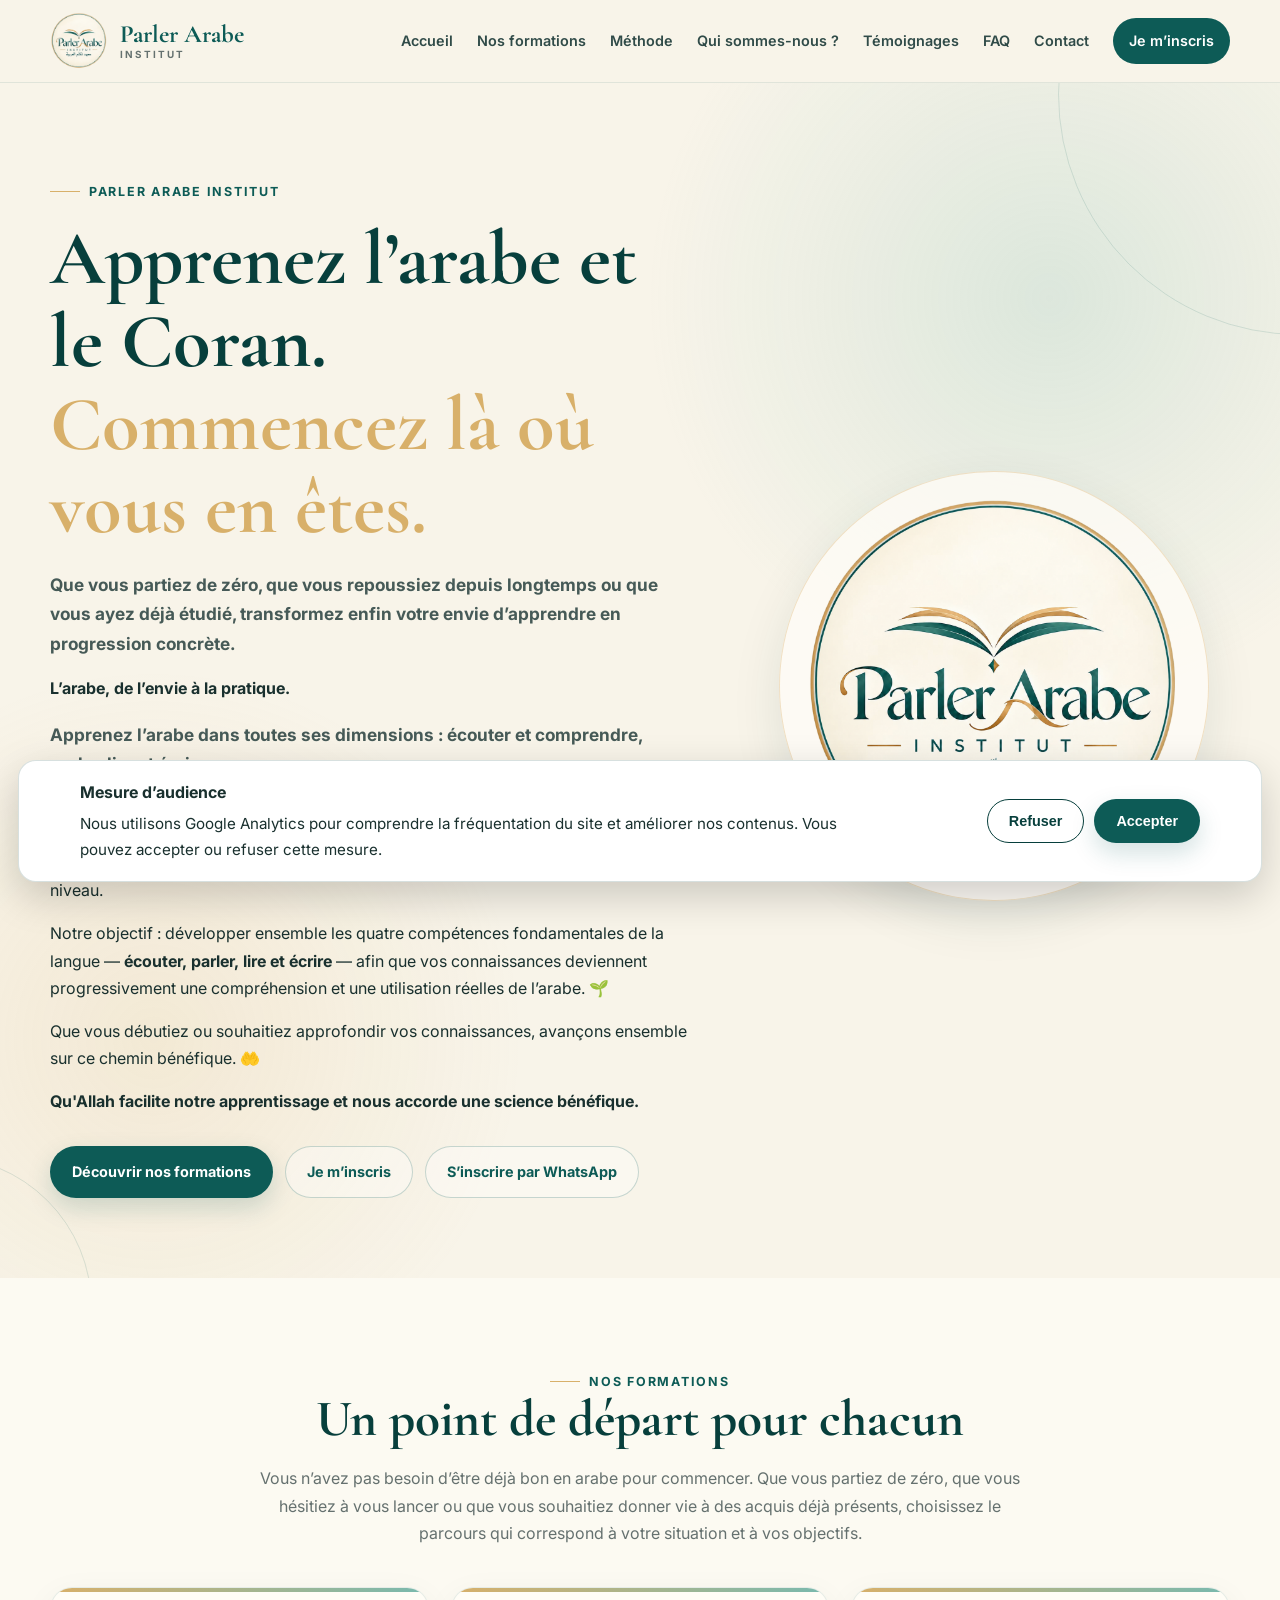
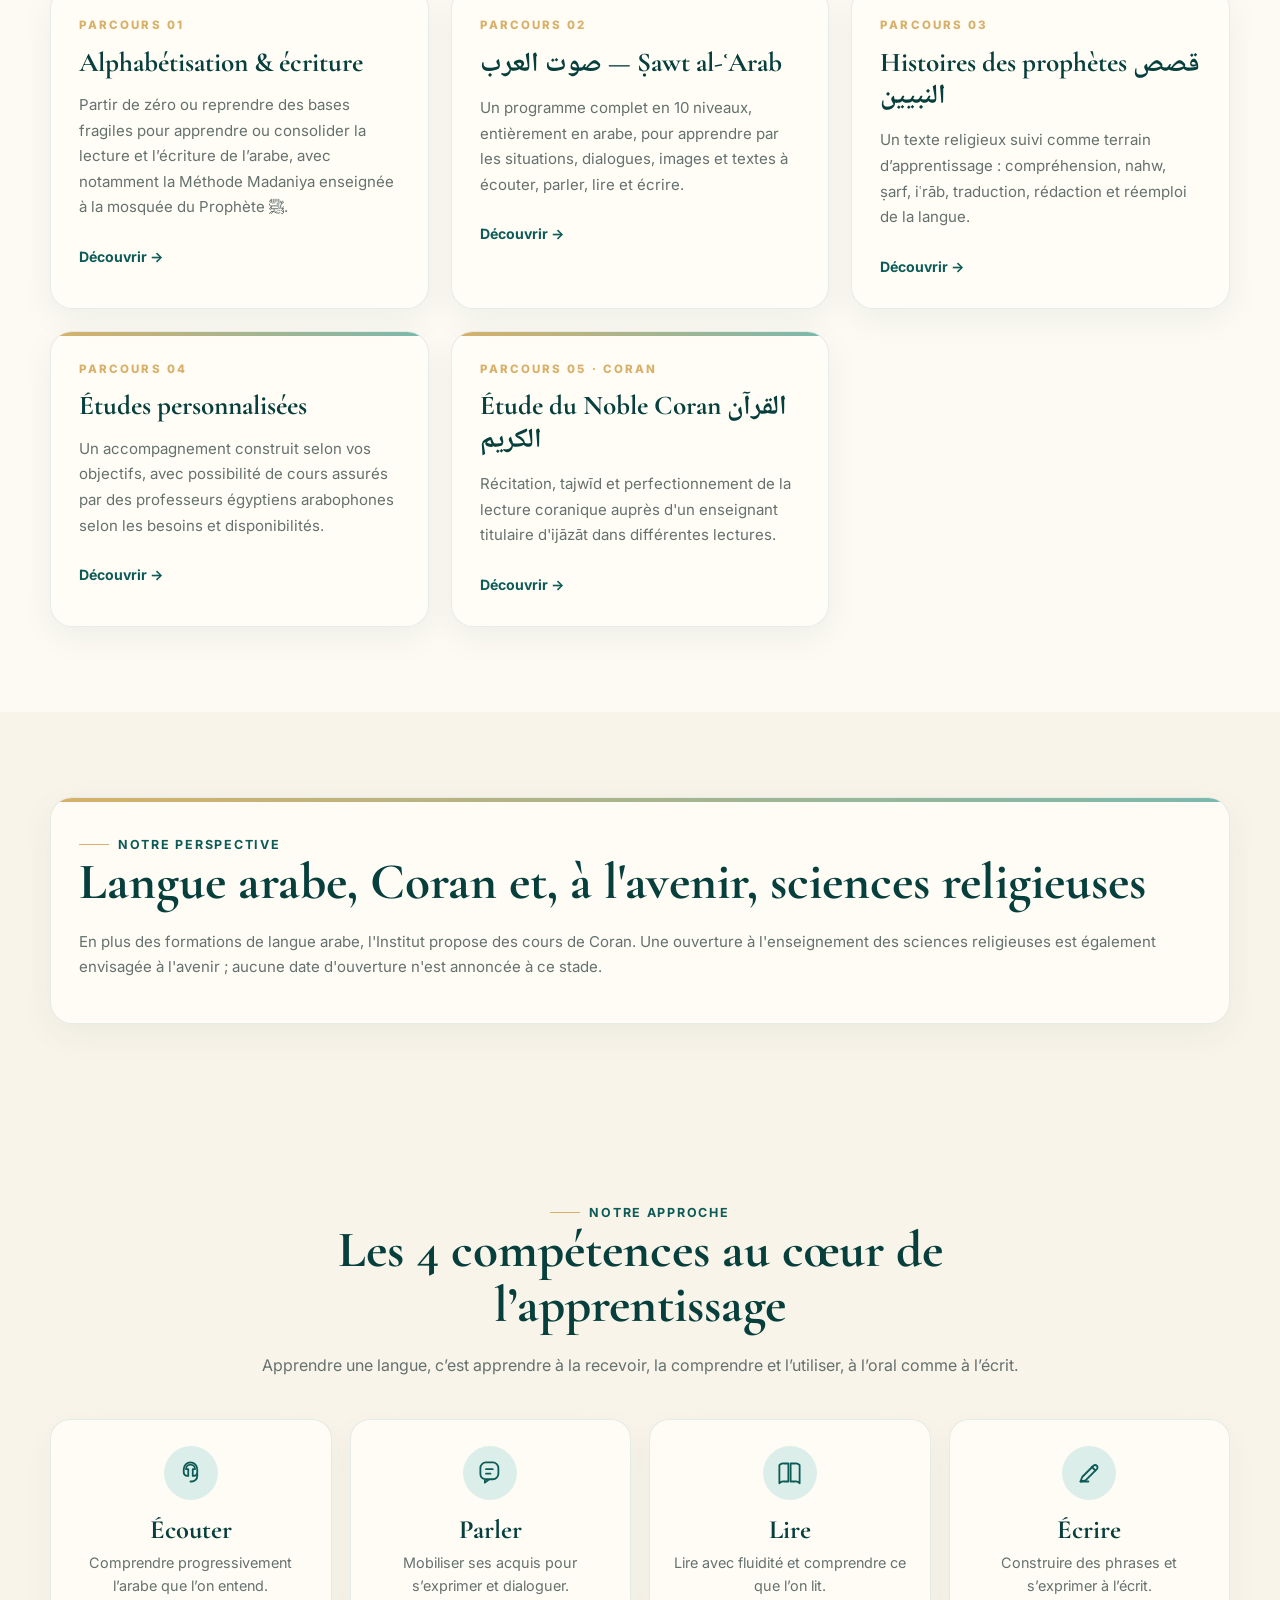
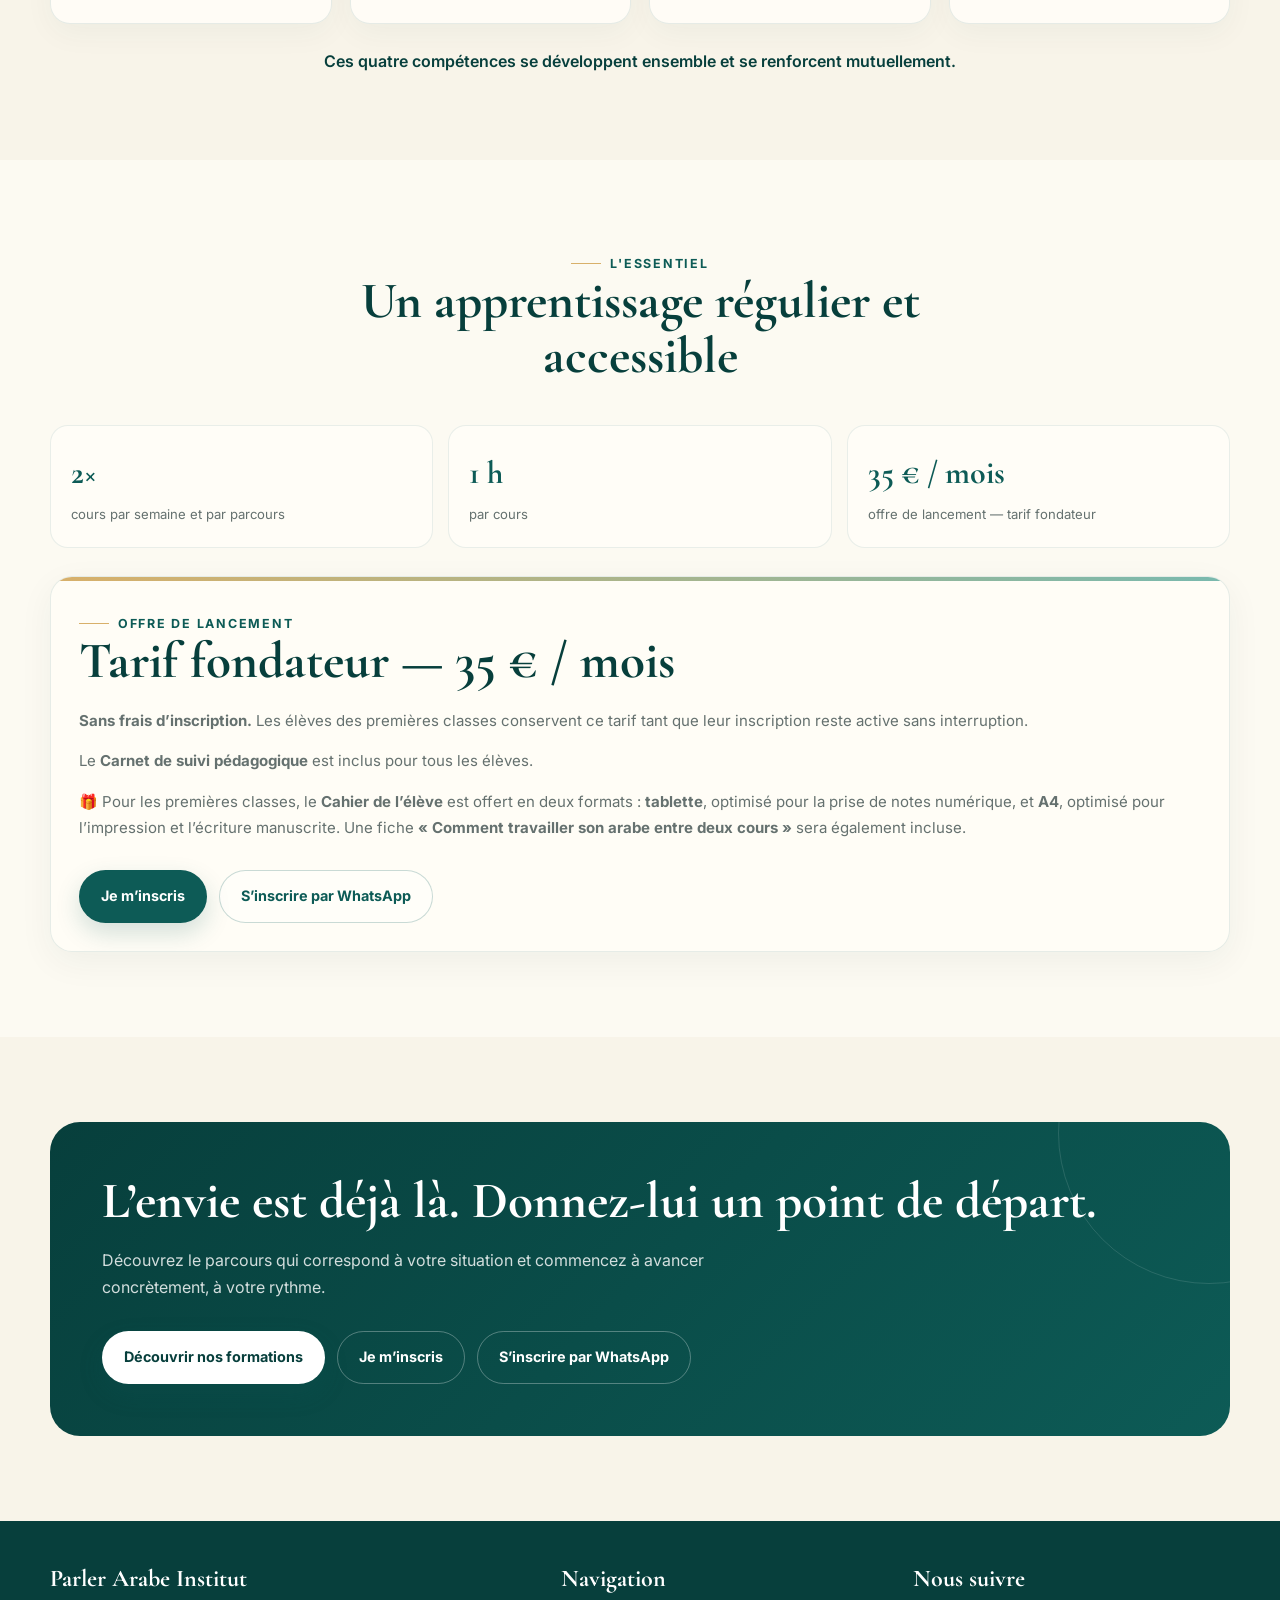
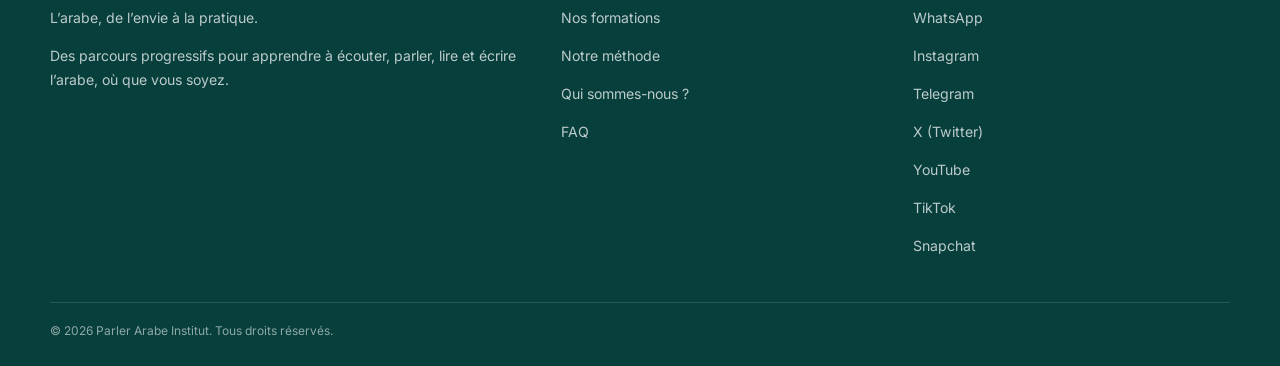
==== index.html @ fc5bcb31 "Diriger les inscriptions vers WhatsApp avec un message prérempli" ====
<!doctype html><html lang="fr"><head>
<!-- Google Analytics: loaded only after analytics consent -->
<script>
(function(){
  const key = 'pai_analytics_consent';
  function loadAnalytics(){
    if (window.__paiAnalyticsLoaded) return;
    window.__paiAnalyticsLoaded = true;
    window.dataLayer = window.dataLayer || [];
    window.gtag = function(){dataLayer.push(arguments);};
    gtag('consent','default',{
      analytics_storage:'granted',
      ad_storage:'denied',
      ad_user_data:'denied',
      ad_personalization:'denied'
    });
    const s=document.createElement('script');
    s.async=true;
    s.src='https://www.googletagmanager.com/gtag/js?id=G-V03TXP7BSP';
    document.head.appendChild(s);
    gtag('js',new Date());
    gtag('config','G-V03TXP7BSP');
  }
  window.paiSetAnalyticsConsent=function(value){
    localStorage.setItem(key,value);
    if(value==='granted') loadAnalytics();
    const banner=document.getElementById('cookie-consent');
    if(banner) banner.hidden=true;
  };
  if(localStorage.getItem(key)==='granted') loadAnalytics();
  window.addEventListener('DOMContentLoaded',function(){
    if(localStorage.getItem(key)) return;
    const banner=document.createElement('div');
    banner.id='cookie-consent';
    banner.setAttribute('role','dialog');
    banner.setAttribute('aria-label','Choix des cookies de mesure d’audience');
    banner.innerHTML='<div class="cookie-consent-inner"><div><strong>Mesure d’audience</strong><p>Nous utilisons Google Analytics pour comprendre la fréquentation du site et améliorer nos contenus. Vous pouvez accepter ou refuser cette mesure.</p></div><div class="cookie-actions"><button class="btn btn-secondary cookie-refuse" type="button">Refuser</button><button class="btn btn-primary cookie-accept" type="button">Accepter</button></div></div>';
    document.body.appendChild(banner);
    banner.querySelector('.cookie-refuse').addEventListener('click',()=>window.paiSetAnalyticsConsent('denied'));
    banner.querySelector('.cookie-accept').addEventListener('click',()=>window.paiSetAnalyticsConsent('granted'));
  });
})();
</script><meta charset="UTF-8"><meta name="viewport" content="width=device-width, initial-scale=1.0"><meta name="description" content="Cours d’arabe et de Coran en ligne pour francophones. Développez les quatre compétences : écouter et comprendre, parler, lire et écrire, grâce à des parcours progressifs et pratiques."><meta name="robots" content="index, follow"><link rel="canonical" href="https://parlerarabe.fr/"><link rel="stylesheet" href="style.css"><title>Cours d’arabe en ligne pour francophones | Parler Arabe Institut</title></head><body>
<header class="navbar"><div class="container nav-inner"><a class="brand" href="index.html"><img src="assets/logo-corrige.png?v=2" alt="Parler Arabe Institut"><div>Parler Arabe<small>INSTITUT</small></div></a><button class="menu-btn" aria-label="Ouvrir le menu">☰</button><nav class="nav-links"><a href="index.html">Accueil</a><a href="formations.html">Nos formations</a><a href="methode.html">Méthode</a><a href="qui-sommes-nous.html">Qui sommes-nous ?</a><a href="temoignages.html">Témoignages</a><a href="faq.html">FAQ</a><a href="contact.html">Contact</a><a class="nav-cta" href="https://wa.me/33758856817?text=As-sal%C3%A2m%20%E2%80%98alaykum%20wa%20rahmatull%C3%A2hi%20wa%20barak%C3%A2tuh%2C%20je%20suis%20int%C3%A9ress%C3%A9(e)%20par%20le%20parcours%20%3A%20%5Bindiquer%20le%20parcours%20souhait%C3%A9%5D.%20Je%20souhaiterais%20conna%C3%AEtre%20les%20modalit%C3%A9s%20d'inscription%2C%20les%20tarifs%20et%20les%20disponibilit%C3%A9s." target="_blank" rel="noopener">Je m’inscris</a></nav></div></header>
<main><section class="hero"><div class="container hero-grid"><div class="fade-up"><div class="eyebrow">Parler Arabe Institut</div><h1>Apprenez l’arabe et le Coran.<br><em>Commencez là où vous en êtes.</em></h1><p class="lead"><strong>Que vous partiez de zéro, que vous repoussiez depuis longtemps ou que vous ayez déjà étudié, transformez enfin votre envie d’apprendre en progression concrète.</strong></p><p><strong>L’arabe, de l’envie à la pratique.</strong></p><p class="lead"><strong>Apprenez l’arabe dans toutes ses dimensions : écouter et comprendre, parler, lire et écrire.</strong></p><p>Que votre objectif soit de comprendre ce que vous entendez et lisez, de vous exprimer avec plus d’aisance ou de développer l’ensemble de votre arabe, nous vous accompagnons dans un apprentissage progressif et accessible, quel que soit votre niveau.</p><p>Notre objectif : développer ensemble les quatre compétences fondamentales de la langue — <strong>écouter, parler, lire et écrire</strong> — afin que vos connaissances deviennent progressivement une compréhension et une utilisation réelles de l’arabe. 🌱</p><p>Que vous débutiez ou souhaitiez approfondir vos connaissances, avançons ensemble sur ce chemin bénéfique. 🤲</p><p><strong>Qu'Allah facilite notre apprentissage et nous accorde une science bénéfique.</strong></p><div class="hero-actions"><a class="btn btn-primary" href="formations.html">Découvrir nos formations</a><a class="btn btn-secondary" href="https://wa.me/33758856817?text=As-sal%C3%A2m%20%E2%80%98alaykum%20wa%20rahmatull%C3%A2hi%20wa%20barak%C3%A2tuh%2C%20je%20suis%20int%C3%A9ress%C3%A9(e)%20par%20le%20parcours%20%3A%20%5Bindiquer%20le%20parcours%20souhait%C3%A9%5D.%20Je%20souhaiterais%20conna%C3%AEtre%20les%20modalit%C3%A9s%20d'inscription%2C%20les%20tarifs%20et%20les%20disponibilit%C3%A9s." target="_blank" rel="noopener">Je m’inscris</a><a class="btn btn-secondary" href="https://wa.me/33758856817" target="_blank" rel="noopener">S’inscrire par WhatsApp</a></div></div><div class="hero-logo fade-up"><div class="logo-frame"><img src="assets/logo-corrige.png?v=2" alt="Logo Parler Arabe Institut"></div></div></div></section>
<section class="section alt"><div class="container"><div class="section-heading center"><div class="eyebrow">Nos formations</div><h2>Un point de départ pour chacun</h2><p>Vous n’avez pas besoin d’être déjà bon en arabe pour commencer. Que vous partiez de zéro, que vous hésitiez à vous lancer ou que vous souhaitiez donner vie à des acquis déjà présents, choisissez le parcours qui correspond à votre situation et à vos objectifs.</p></div><div class="cards"><article class="card"><div class="number">Parcours 01</div><h3>Alphabétisation & écriture</h3><p>Partir de zéro ou reprendre des bases fragiles pour apprendre ou consolider la lecture et l’écriture de l’arabe, avec notamment la Méthode Madaniya enseignée à la mosquée du Prophète ﷺ.</p><a class="link" href="formations.html#alphabetisation">Découvrir →</a></article><article class="card"><div class="number">Parcours 02</div><h3><span class="arabic">صوت العرب</span> — Ṣawt al-ʿArab</h3><p>Un programme complet en 10 niveaux, entièrement en arabe, pour apprendre par les situations, dialogues, images et textes à écouter, parler, lire et écrire.</p><a class="link" href="formations.html#sawt">Découvrir →</a></article><article class="card"><div class="number">Parcours 03</div><h3>Histoires des prophètes <span class="arabic">قصص النبيين</span></h3><p>Un texte religieux suivi comme terrain d’apprentissage : compréhension, nahw, ṣarf, iʿrāb, traduction, rédaction et réemploi de la langue.</p><a class="link" href="formations.html#approfondissement">Découvrir →</a></article><article class="card"><div class="number">Parcours 04</div><h3>Études personnalisées</h3><p>Un accompagnement construit selon vos objectifs, avec possibilité de cours assurés par des professeurs égyptiens arabophones selon les besoins et disponibilités.</p><a class="link" href="formations.html#personnalise">Découvrir →</a></article><article class="card"><div class="number">Parcours 05 · Coran</div><h3>Étude du Noble Coran <span class="arabic">القرآن الكريم</span></h3><p>Récitation, tajwīd et perfectionnement de la lecture coranique auprès d'un enseignant titulaire d'ijāzāt dans différentes lectures.</p><a class="link" href="formations.html#coran">Découvrir →</a></article></div></div></section>
<section class="section"><div class="container"><div class="card"><div class="eyebrow">Notre perspective</div><h2>Langue arabe, Coran et, à l'avenir, sciences religieuses</h2><p>En plus des formations de langue arabe, l'Institut propose des cours de Coran. Une ouverture à l'enseignement des sciences religieuses est également envisagée à l'avenir ; aucune date d'ouverture n'est annoncée à ce stade.</p></div></div></section><section class="section"><div class="container"><div class="section-heading center"><div class="eyebrow">Notre approche</div><h2>Les 4 compétences au cœur de l’apprentissage</h2><p>Apprendre une langue, c’est apprendre à la recevoir, la comprendre et l’utiliser, à l’oral comme à l’écrit.</p></div><div class="skill-grid"><article class="skill"><span class="skill-icon"><svg viewBox="0 0 24 24" aria-hidden="true"><path d="M12 3a6 6 0 0 0-6 6v3a3 3 0 0 0 3 3h1v-6H8a4 4 0 0 1 8 0h-2v6h1a3 3 0 0 0 3-3V9a6 6 0 0 0-6-6Z"/><path d="M18 13v2a5 5 0 0 1-5 5h-1"/></svg></span><h3>Écouter</h3><p>Comprendre progressivement l’arabe que l’on entend.</p></article><article class="skill"><span class="skill-icon"><svg viewBox="0 0 24 24" aria-hidden="true"><path d="M7 18h7a5 5 0 0 0 5-5V8a5 5 0 0 0-5-5H8a5 5 0 0 0-5 5v5a5 5 0 0 0 4 4.9V21l4-3"/><path d="M8 9h6M8 13h4"/></svg></span><h3>Parler</h3><p>Mobiliser ses acquis pour s’exprimer et dialoguer.</p></article><article class="skill"><span class="skill-icon"><svg viewBox="0 0 24 24" aria-hidden="true"><path d="M3 5.5A4.5 4.5 0 0 1 7.5 4H11v16H7.5A4.5 4.5 0 0 0 3 21.5Z"/><path d="M21 5.5A4.5 4.5 0 0 0 16.5 4H13v16h3.5a4.5 4.5 0 0 1 4.5 1.5Z"/></svg></span><h3>Lire</h3><p>Lire avec fluidité et comprendre ce que l’on lit.</p></article><article class="skill"><span class="skill-icon"><svg viewBox="0 0 24 24" aria-hidden="true"><path d="m4 20 4.5-1 10-10a2.1 2.1 0 0 0-3-3l-10 10Z"/><path d="m14 7 3 3M4 20h7"/></svg></span><h3>Écrire</h3><p>Construire des phrases et s’exprimer à l’écrit.</p></article></div><p class="skills-note">Ces quatre compétences se développent ensemble et se renforcent mutuellement.</p></div></section>
<section class="section alt"><div class="container"><div class="section-heading center"><div class="eyebrow">L'essentiel</div><h2>Un apprentissage régulier et accessible</h2></div><div class="stats"><div class="stat"><strong>2×</strong><span>cours par semaine et par parcours</span></div><div class="stat"><strong>1 h</strong><span>par cours</span></div><div class="stat"><strong>35 € / mois</strong><span>offre de lancement — tarif fondateur</span></div></div><div class="card" style="margin-top:28px"><div class="eyebrow">Offre de lancement</div><h2>Tarif fondateur — 35 € / mois</h2><p><strong>Sans frais d’inscription.</strong> Les élèves des premières classes conservent ce tarif tant que leur inscription reste active sans interruption.</p><p>Le <strong>Carnet de suivi pédagogique</strong> est inclus pour tous les élèves.</p><p>🎁 Pour les premières classes, le <strong>Cahier de l’élève</strong> est offert en deux formats : <strong>tablette</strong>, optimisé pour la prise de notes numérique, et <strong>A4</strong>, optimisé pour l’impression et l’écriture manuscrite. Une fiche <strong>« Comment travailler son arabe entre deux cours »</strong> sera également incluse.</p><div class="hero-actions"><a class="btn btn-primary" href="https://wa.me/33758856817?text=As-sal%C3%A2m%20%E2%80%98alaykum%20wa%20rahmatull%C3%A2hi%20wa%20barak%C3%A2tuh%2C%20je%20suis%20int%C3%A9ress%C3%A9(e)%20par%20le%20parcours%20%3A%20%5Bindiquer%20le%20parcours%20souhait%C3%A9%5D.%20Je%20souhaiterais%20conna%C3%AEtre%20les%20modalit%C3%A9s%20d'inscription%2C%20les%20tarifs%20et%20les%20disponibilit%C3%A9s." target="_blank" rel="noopener">Je m’inscris</a><a class="btn btn-secondary" href="https://wa.me/33758856817" target="_blank" rel="noopener">S’inscrire par WhatsApp</a></div></div></div></section>
<section class="section"><div class="container"><div class="cta"><h2>L’envie est déjà là. Donnez-lui un point de départ.</h2><p>Découvrez le parcours qui correspond à votre situation et commencez à avancer concrètement, à votre rythme.</p><div class="hero-actions"><a class="btn btn-primary" style="background:#fff;color:#073f3c" href="formations.html">Découvrir nos formations</a><a class="btn btn-secondary" href="https://wa.me/33758856817?text=As-sal%C3%A2m%20%E2%80%98alaykum%20wa%20rahmatull%C3%A2hi%20wa%20barak%C3%A2tuh%2C%20je%20suis%20int%C3%A9ress%C3%A9(e)%20par%20le%20parcours%20%3A%20%5Bindiquer%20le%20parcours%20souhait%C3%A9%5D.%20Je%20souhaiterais%20conna%C3%AEtre%20les%20modalit%C3%A9s%20d'inscription%2C%20les%20tarifs%20et%20les%20disponibilit%C3%A9s." target="_blank" rel="noopener">Je m’inscris</a><a class="btn btn-secondary" href="https://wa.me/33758856817" target="_blank" rel="noopener">S’inscrire par WhatsApp</a></div></div></div></section></main>
<footer class="footer"><div class="container"><div class="footer-grid"><div><h3>Parler Arabe Institut</h3><p>L’arabe, de l’envie à la pratique.</p><p>Des parcours progressifs pour apprendre à écouter, parler, lire et écrire l’arabe, où que vous soyez.</p></div><div><h3>Navigation</h3><p><a href="formations.html">Nos formations</a></p><p><a href="methode.html">Notre méthode</a></p><p><a href="qui-sommes-nous.html">Qui sommes-nous ?</a></p><p><a href="faq.html">FAQ</a></p></div><div><h3>Nous suivre</h3><p><a href="https://wa.me/33758856817" target="_blank" rel="noopener">WhatsApp</a></p><p><a href="https://www.instagram.com/parlerarabe" target="_blank" rel="noopener">Instagram</a></p><p><a href="https://t.me/parlerarabe" target="_blank" rel="noopener">Telegram</a></p><p><a href="https://x.com/ParlerArabe" target="_blank" rel="noopener">X (Twitter)</a></p><p><a href="https://www.youtube.com/@ParlerArabeInstitut" target="_blank" rel="noopener">YouTube</a></p><p><a href="https://www.tiktok.com/@parlerarabe.inst" target="_blank" rel="noopener">TikTok</a></p><p><a href="https://snapchat.com/t/4EVWT48Z" target="_blank" rel="noopener">Snapchat</a></p></div></div><div class="footer-bottom">© <span data-year></span> Parler Arabe Institut. Tous droits réservés.</div></div></footer><script src="script.js"></script></body></html>
---- style.css ----
@import url('https://fonts.googleapis.com/css2?family=Cormorant+Garamond:wght@500;600;700&family=Inter:wght@400;500;600;700&family=Noto+Naskh+Arabic:wght@400;500;600;700&display=swap');

:root{
  --cream:#f8f4e9;
  --paper:#fffdf7;
  --sand:#d8b06a;
  --sand-light:#ead8ad;
  --green:#0d5b56;
  --green-dark:#073f3c;
  --aqua:#79b9ae;
  --aqua-light:#dceee9;
  --ink:#19302e;
  --muted:#65716f;
  --white:#ffffff;
  --shadow:0 18px 50px rgba(7,63,60,.10);
  --radius:22px;
  --max:1180px;
}

*{box-sizing:border-box}
html{scroll-behavior:smooth}
body{
  margin:0;
  background:var(--cream);
  color:var(--ink);
  font-family:Inter,system-ui,-apple-system,BlinkMacSystemFont,"Segoe UI",sans-serif;
  line-height:1.7;
}
a{color:inherit;text-decoration:none}
img{max-width:100%;display:block}
.container{width:min(var(--max),calc(100% - 40px));margin:auto}

.navbar{
  position:sticky;top:0;z-index:50;
  background:rgba(248,244,233,.93);
  backdrop-filter:blur(14px);
  border-bottom:1px solid rgba(13,91,86,.10);
}
.nav-inner{min-height:82px;display:flex;align-items:center;justify-content:space-between;gap:20px}
.brand{display:flex;align-items:center;gap:12px;font-weight:700;color:var(--green)}
.brand img{width:58px;height:58px;object-fit:cover;border-radius:50%}
.brand div{font-family:"Cormorant Garamond",serif;font-size:1.55rem;line-height:1}
.brand small{display:block;font-family:Inter,sans-serif;font-size:.62rem;letter-spacing:.22em;color:var(--muted);margin-top:4px}
.nav-links{display:flex;align-items:center;gap:24px;font-size:.9rem;font-weight:600}
.nav-links a{position:relative;padding:7px 0;color:#304b48}
.nav-links a:hover,.nav-links a.active{color:var(--green)}
.nav-links a.active:after{
  content:"";position:absolute;left:0;right:0;bottom:0;height:2px;background:var(--sand);border-radius:5px
}
.nav-cta{background:var(--green)!important;color:white!important;padding:11px 16px!important;border-radius:999px}
.nav-cta:after{display:none}

.menu-btn{display:none;border:0;background:transparent;color:var(--green);font-size:1.5rem;cursor:pointer}

.hero{
  position:relative;overflow:hidden;
  padding:90px 0 80px;
  background:
    radial-gradient(circle at 82% 18%, rgba(121,185,174,.22), transparent 28%),
    radial-gradient(circle at 12% 80%, rgba(216,176,106,.16), transparent 25%),
    var(--cream);
}
.hero:before,.hero:after{
  content:"";position:absolute;border:1px solid rgba(13,91,86,.13);border-radius:50%;pointer-events:none
}
.hero:before{width:480px;height:480px;right:-260px;top:-230px}
.hero:after{width:300px;height:300px;left:-210px;bottom:-180px}
.hero-grid{display:grid;grid-template-columns:1.15fr .85fr;gap:70px;align-items:center}
.eyebrow{
  display:inline-flex;align-items:center;gap:9px;
  color:var(--green);font-size:.78rem;font-weight:700;letter-spacing:.14em;text-transform:uppercase
}
.eyebrow:before{content:"";width:30px;height:1px;background:var(--sand)}
h1,h2,h3{font-family:"Cormorant Garamond",serif;color:var(--green-dark);line-height:1.08;margin:0}
h1{font-size:clamp(3.2rem,6vw,5.7rem);margin:16px 0 20px}
h2{font-size:clamp(2.3rem,4vw,3.5rem);margin-bottom:18px}
h3{font-size:1.7rem}
.hero h1 em{font-style:normal;color:var(--sand)}
.lead{font-size:1.08rem;color:#465a57;max-width:700px}
.hero-actions{display:flex;flex-wrap:wrap;gap:12px;margin-top:30px}
.btn{
  display:inline-flex;align-items:center;justify-content:center;gap:9px;
  border-radius:999px;padding:13px 21px;font-weight:700;font-size:.9rem;
  border:1px solid transparent;transition:.22s ease
}
.btn-primary{background:var(--green);color:white;box-shadow:0 10px 24px rgba(13,91,86,.18)}
.btn-primary:hover{background:var(--green-dark);transform:translateY(-2px)}
.btn-secondary{border-color:rgba(13,91,86,.22);color:var(--green);background:rgba(255,255,255,.35)}
.btn-secondary:hover{background:white;transform:translateY(-2px)}

.hero-logo{
  display:flex;justify-content:center;align-items:center;
}
.hero-logo .logo-frame{
  width:min(430px,85vw);aspect-ratio:1;border-radius:50%;
  padding:18px;background:rgba(255,253,247,.75);
  box-shadow:var(--shadow);
  border:1px solid rgba(216,176,106,.35);
}
.hero-logo img{width:100%;height:100%;object-fit:cover;border-radius:50%}

.section{padding:85px 0}
.section.alt{background:rgba(255,253,247,.64)}
.section-heading{max-width:760px;margin-bottom:40px}
.section-heading p{color:var(--muted);margin:0}
.center{text-align:center;margin-left:auto;margin-right:auto}

.cards{display:grid;grid-template-columns:repeat(3,1fr);gap:22px}
.card{
  background:rgba(255,253,247,.85);border:1px solid rgba(13,91,86,.10);
  border-radius:var(--radius);padding:28px;box-shadow:0 10px 35px rgba(7,63,60,.055);
  transition:.25s ease;position:relative;overflow:hidden
}
.card:hover{transform:translateY(-4px);box-shadow:var(--shadow)}
.card:before{content:"";position:absolute;top:0;left:0;right:0;height:4px;background:linear-gradient(90deg,var(--sand),var(--aqua))}
.card .number{font-size:.72rem;letter-spacing:.18em;color:var(--sand);font-weight:800;text-transform:uppercase}
.card h3{margin:12px 0 12px}
.card p{color:var(--muted);font-size:.94rem}
.card ul{padding-left:19px;color:#4e5e5c}
.card .link{display:inline-block;margin-top:10px;color:var(--green);font-weight:700;font-size:.88rem}

.split{display:grid;grid-template-columns:1fr 1fr;gap:55px;align-items:center}
.quote{
  border-left:3px solid var(--sand);padding:18px 0 18px 22px;
  font-family:"Cormorant Garamond",serif;font-size:1.55rem;color:var(--green-dark)
}
.pill-row{display:flex;flex-wrap:wrap;gap:9px;margin-top:22px}
.pill{background:var(--aqua-light);color:var(--green-dark);padding:7px 12px;border-radius:999px;font-size:.82rem;font-weight:600}

.stats{display:grid;grid-template-columns:repeat(3,1fr);gap:15px;margin-top:30px}
.stat{padding:20px;background:var(--paper);border-radius:18px;border:1px solid rgba(13,91,86,.09)}
.stat strong{display:block;font-family:"Cormorant Garamond",serif;color:var(--green);font-size:2rem}
.stat span{font-size:.82rem;color:var(--muted)}

.cta{
  background:linear-gradient(135deg,var(--green-dark),var(--green));
  color:white;border-radius:30px;padding:52px;position:relative;overflow:hidden
}
.cta:after{content:"";position:absolute;width:300px;height:300px;border:1px solid rgba(255,255,255,.12);border-radius:50%;right:-130px;top:-140px}
.cta h2{color:white}
.cta p{color:rgba(255,255,255,.82);max-width:680px}
.cta .btn-secondary{color:white;border-color:rgba(255,255,255,.3);background:transparent}

.page-hero{padding:72px 0 62px;background:linear-gradient(145deg,var(--aqua-light),var(--cream))}
.page-hero p{max-width:760px;color:var(--muted);font-size:1.05rem}

.breadcrumb{font-size:.78rem;color:var(--muted);margin-bottom:18px}
.breadcrumb a{color:var(--green);font-weight:600}

.detail-list{display:grid;gap:14px;margin:25px 0 0;padding:0;list-style:none}
.detail-list li{display:flex;gap:11px;align-items:flex-start}
.detail-list li:before{content:"✓";color:var(--sand);font-weight:900}
.note{background:var(--aqua-light);border-radius:18px;padding:18px 20px;color:var(--green-dark);font-size:.92rem;margin-top:25px}
.arabic{font-family:"Noto Naskh Arabic",serif;direction:rtl}
.arabic-title{font-family:"Noto Naskh Arabic",serif;direction:rtl;font-size:2rem;color:var(--green-dark)}

.faq{display:grid;gap:12px;max-width:900px}
details{background:var(--paper);border:1px solid rgba(13,91,86,.10);border-radius:17px;padding:0 20px}
summary{cursor:pointer;list-style:none;padding:20px 0;font-weight:700;color:var(--green-dark)}
summary::-webkit-details-marker{display:none}
summary:after{content:"+";float:right;color:var(--sand);font-size:1.3rem}
details[open] summary:after{content:"−"}
details p{color:var(--muted);padding:0 0 20px;margin:0}

.contact-grid{display:grid;grid-template-columns:.9fr 1.1fr;gap:25px}
.contact-card{background:var(--paper);border:1px solid rgba(13,91,86,.10);border-radius:22px;padding:28px}
.socials{display:grid;gap:11px;margin-top:18px}
.social{
  display:flex;align-items:center;justify-content:space-between;padding:13px 15px;
  border:1px solid rgba(13,91,86,.10);border-radius:13px;color:var(--green);font-weight:650
}
.social span{color:var(--muted);font-size:.82rem;font-weight:500}

.footer{padding:45px 0 25px;background:#073f3c;color:white}
.footer-grid{display:grid;grid-template-columns:1.2fr .8fr .8fr;gap:35px}
.footer h3{color:white;font-size:1.5rem}
.footer p,.footer a{color:rgba(255,255,255,.73);font-size:.88rem}
.footer a:hover{color:white}
.footer-bottom{border-top:1px solid rgba(255,255,255,.13);margin-top:30px;padding-top:18px;font-size:.75rem;color:rgba(255,255,255,.55)}

.fade-up{animation:fadeUp .65s ease both}
@keyframes fadeUp{from{opacity:0;transform:translateY(12px)}to{opacity:1;transform:translateY(0)}}

@media(max-width:900px){
  .nav-links{
    display:none;position:absolute;left:20px;right:20px;top:74px;
    flex-direction:column;align-items:stretch;padding:18px;background:var(--paper);
    border:1px solid rgba(13,91,86,.12);border-radius:18px;box-shadow:var(--shadow)
  }
  .nav-links.open{display:flex}
  .nav-links a{padding:11px}
  .menu-btn{display:block}
  .hero-grid,.split,.contact-grid{grid-template-columns:1fr}
  .hero{padding-top:60px}
  .hero-logo{order:-1}
  .hero-logo .logo-frame{width:280px}
  .cards{grid-template-columns:1fr}
  .footer-grid{grid-template-columns:1fr}
}
@media(max-width:600px){
  .container{width:min(var(--max),calc(100% - 28px))}
  .nav-inner{min-height:72px}
  .brand img{width:48px;height:48px}
  .brand span{font-size:1.3rem}
  .brand small{font-size:.52rem}
  .section{padding:65px 0}
  .hero{padding:48px 0 60px}
  h1{font-size:3.25rem}
  .cta{padding:32px 24px}
  .stats{grid-template-columns:1fr}
}


/* Consentement mesure d'audience */
#cookie-consent{position:fixed;left:18px;right:18px;bottom:18px;z-index:9999;background:#fff;border:1px solid rgba(7,63,60,.16);border-radius:18px;box-shadow:0 14px 40px rgba(0,0,0,.18);padding:18px}
.cookie-consent-inner{max-width:1120px;margin:auto;display:flex;align-items:center;justify-content:space-between;gap:24px}
.cookie-consent-inner p{margin:5px 0 0;max-width:760px;font-size:.95rem}
.cookie-actions{display:flex;gap:10px;flex-shrink:0}
.cookie-refuse{border-color:#073f3c;color:#073f3c;background:#fff}
@media(max-width:700px){.cookie-consent-inner{display:block}.cookie-actions{margin-top:14px}.cookie-actions .btn{flex:1}}


/* Les quatre compétences */
.skill-grid{display:grid;grid-template-columns:repeat(4,1fr);gap:18px;margin-top:34px}
.skill{background:rgba(255,253,247,.88);border:1px solid rgba(13,91,86,.10);border-radius:20px;padding:26px 22px;text-align:center;box-shadow:0 10px 30px rgba(7,63,60,.045);transition:.25s ease}
.skill:hover{transform:translateY(-3px);box-shadow:var(--shadow)}
.skill-icon{width:54px;height:54px;margin:0 auto 16px;border-radius:50%;display:flex;align-items:center;justify-content:center;background:var(--aqua-light);color:var(--green)}
.skill-icon svg{width:27px;height:27px;fill:none;stroke:currentColor;stroke-width:1.6;stroke-linecap:round;stroke-linejoin:round}
.skill h3{font-size:1.65rem;margin-bottom:8px}
.skill p{margin:0;color:var(--muted);font-size:.9rem;line-height:1.55}
.skills-note{max-width:720px;margin:24px auto 0;text-align:center;color:var(--green-dark);font-weight:600}
@media(max-width:900px){.skill-grid{grid-template-columns:repeat(2,1fr)}}
@media(max-width:520px){.skill-grid{grid-template-columns:1fr 1fr;gap:11px}.skill{padding:20px 12px}.skill-icon{width:46px;height:46px}.skill-icon svg{width:23px;height:23px}.skill h3{font-size:1.4rem}.skill p{font-size:.82rem}}
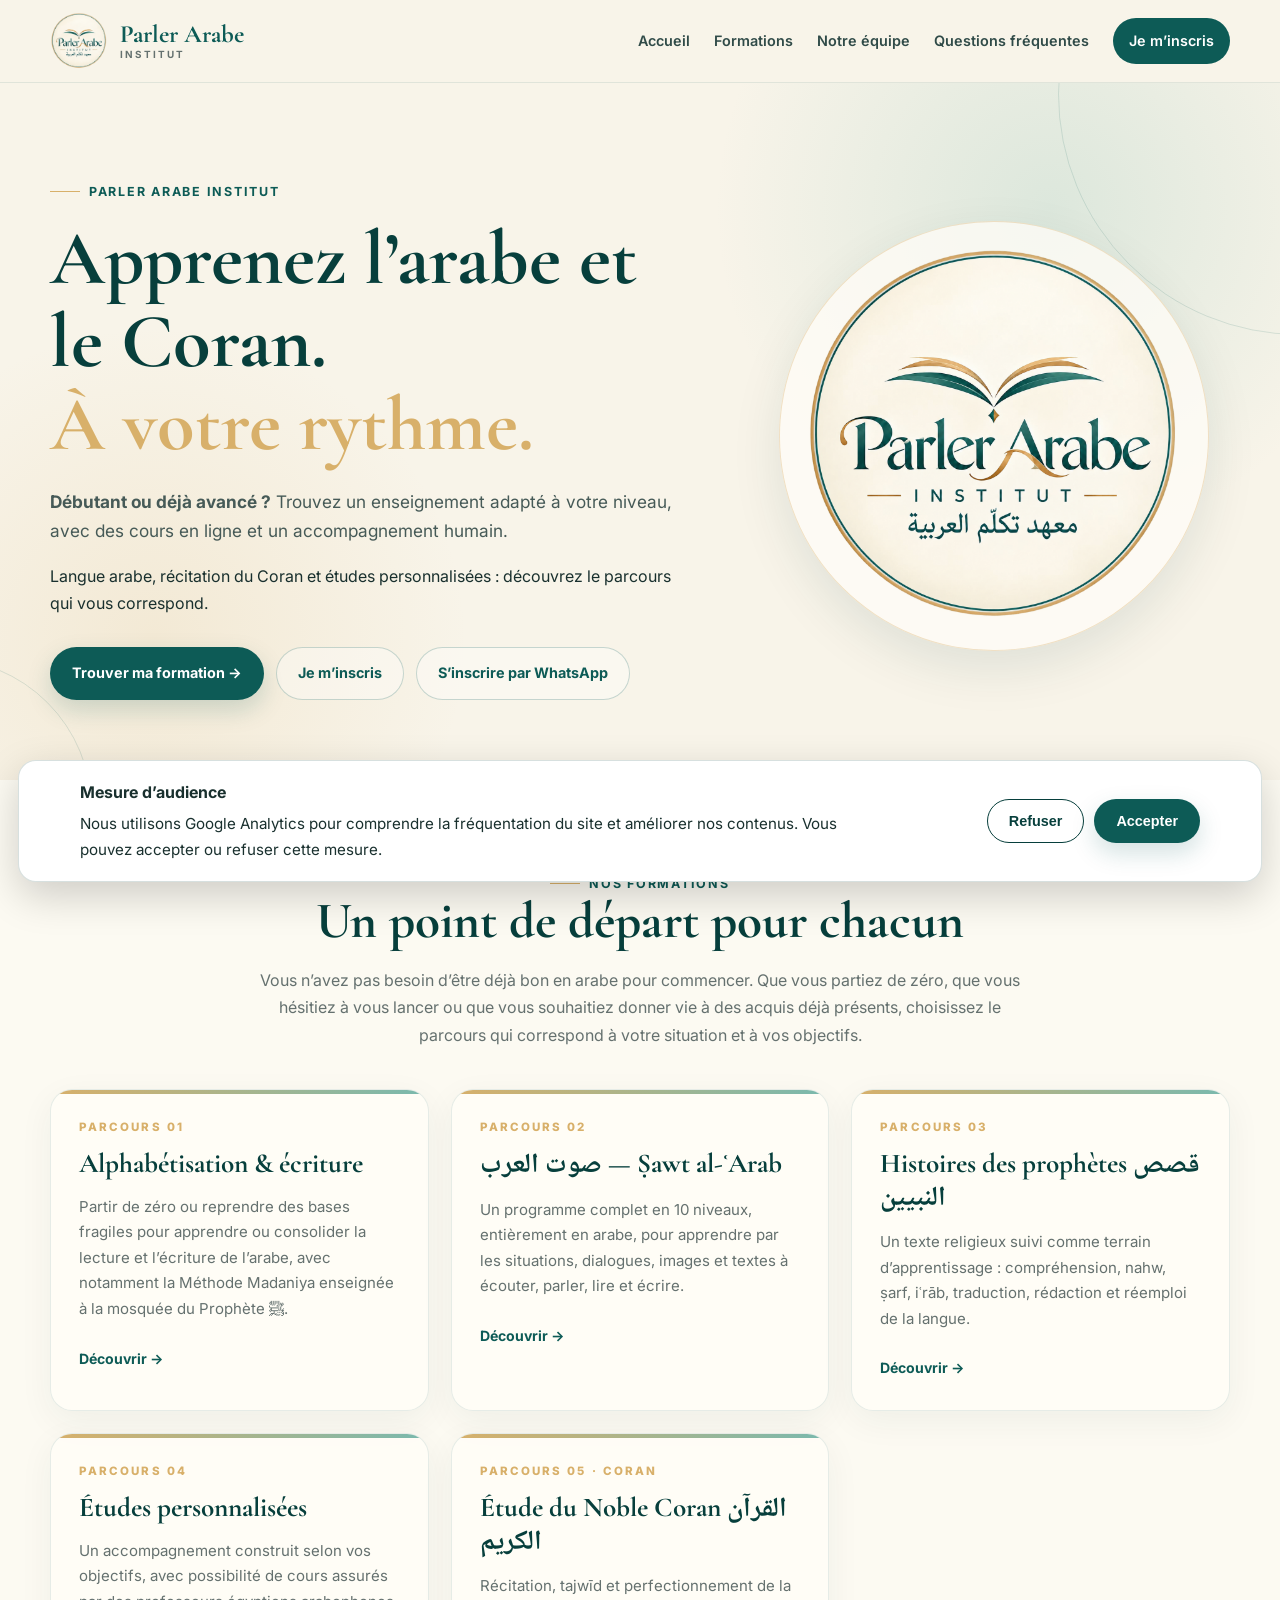
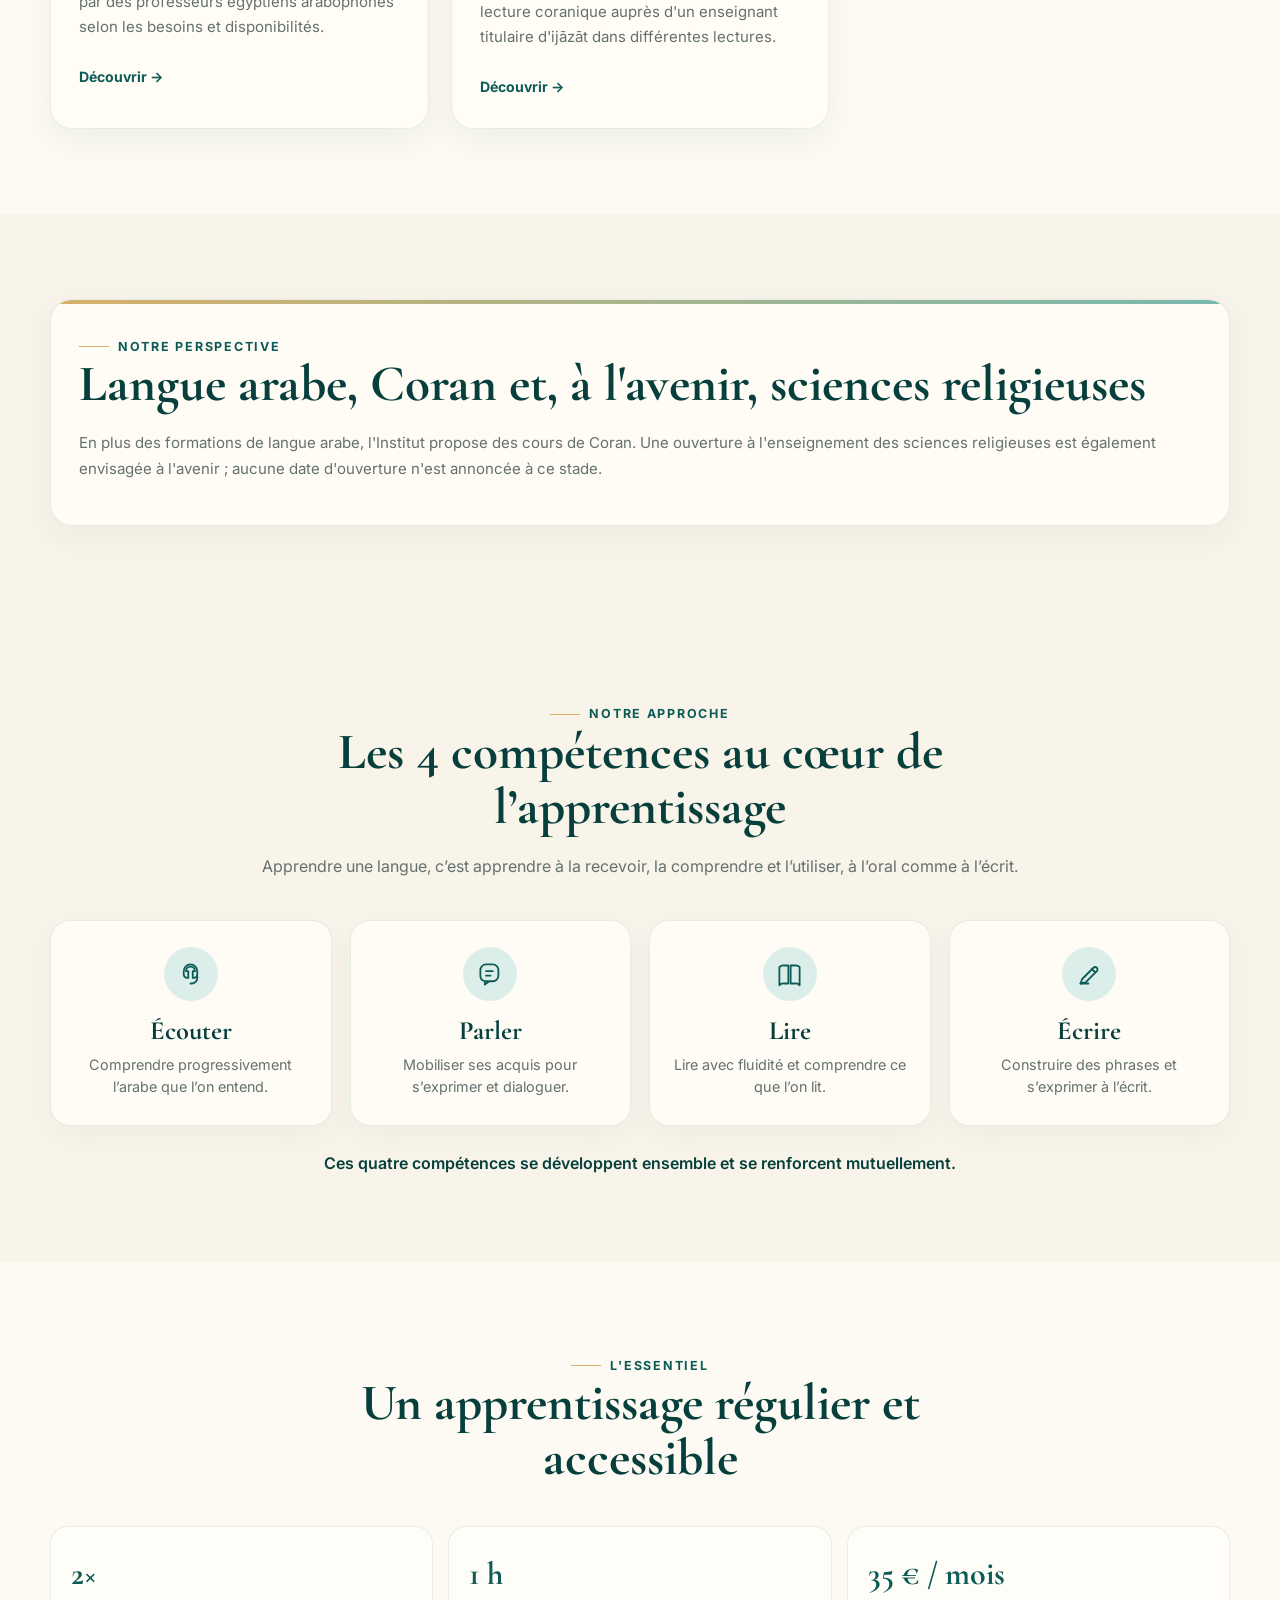
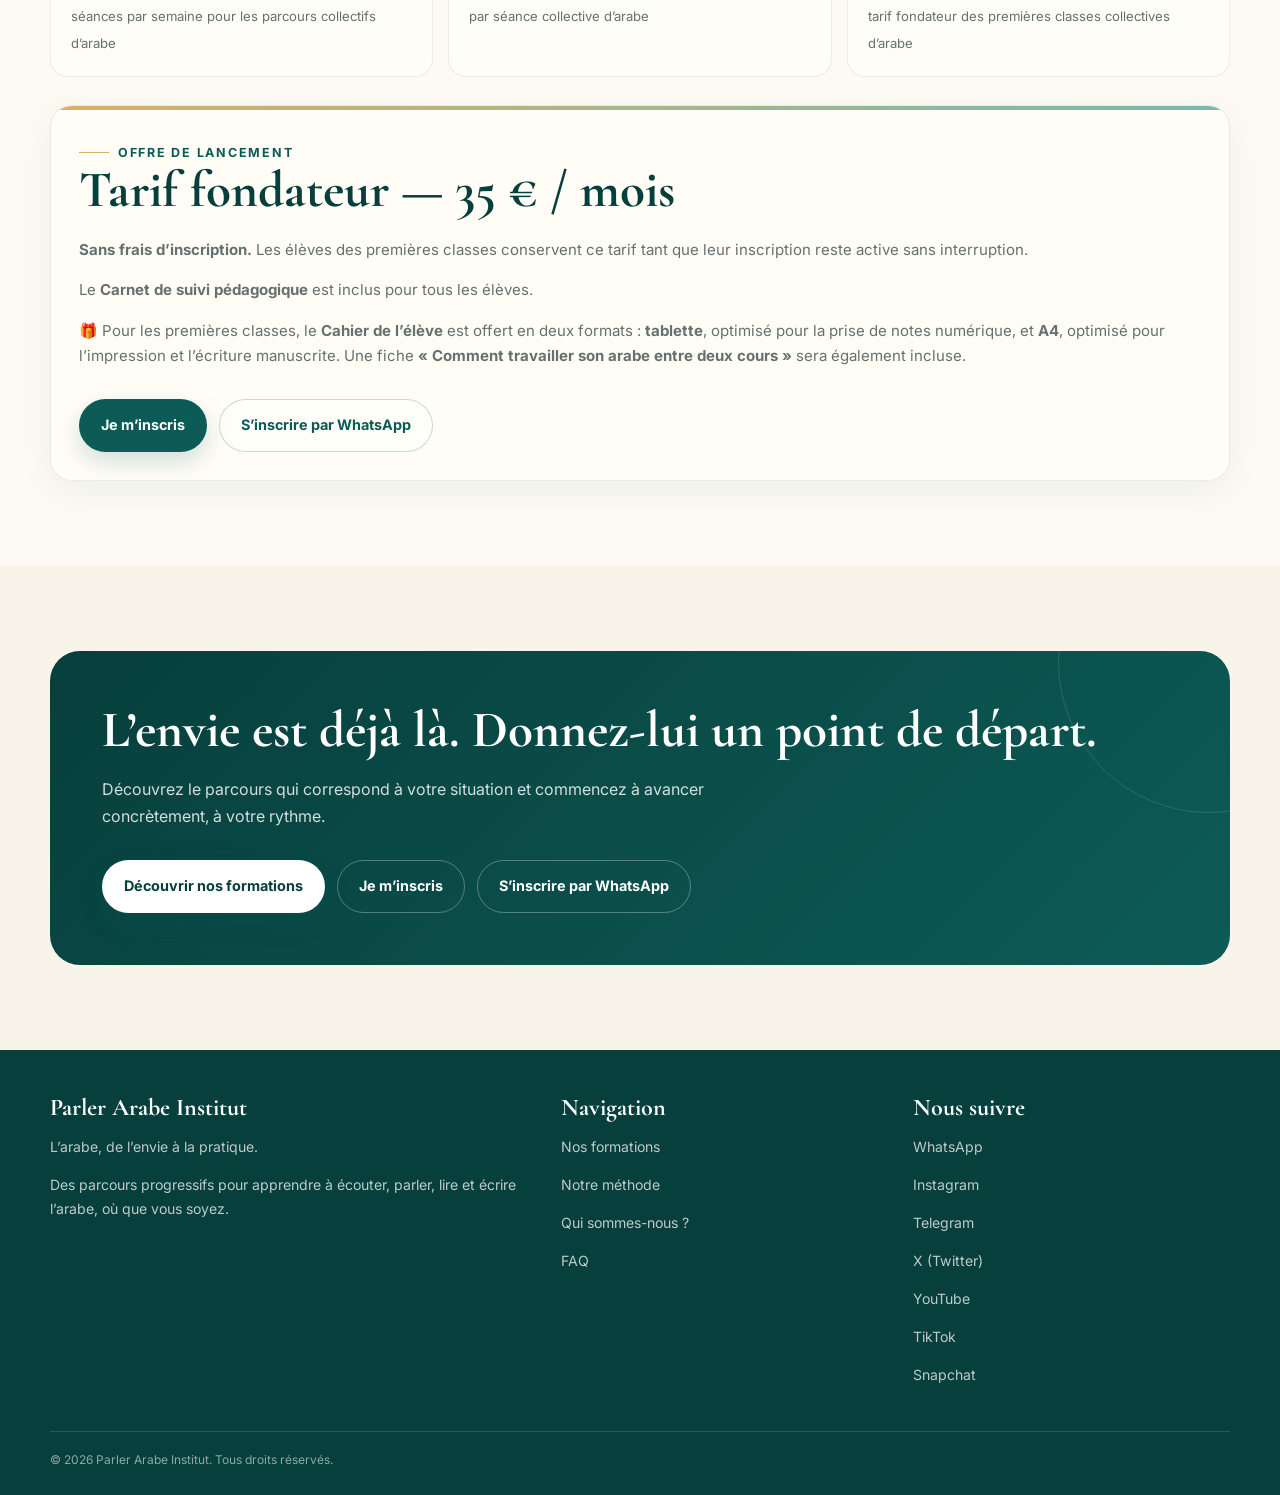
==== commit b2f3b034: "Simplifier navigation et accès à l'inscription" ====
--- a/index.html
+++ b/index.html
@@ -41,10 +41,10 @@
   });
 })();
 </script><meta charset="UTF-8"><meta name="viewport" content="width=device-width, initial-scale=1.0"><meta name="description" content="Cours d’arabe et de Coran en ligne pour francophones. Développez les quatre compétences : écouter et comprendre, parler, lire et écrire, grâce à des parcours progressifs et pratiques."><meta name="robots" content="index, follow"><link rel="canonical" href="https://parlerarabe.fr/"><link rel="stylesheet" href="style.css"><title>Cours d’arabe en ligne pour francophones | Parler Arabe Institut</title></head><body>
-<header class="navbar"><div class="container nav-inner"><a class="brand" href="index.html"><img src="assets/logo-corrige.png?v=2" alt="Parler Arabe Institut"><div>Parler Arabe<small>INSTITUT</small></div></a><button class="menu-btn" aria-label="Ouvrir le menu">☰</button><nav class="nav-links"><a href="index.html">Accueil</a><a href="formations.html">Nos formations</a><a href="methode.html">Méthode</a><a href="qui-sommes-nous.html">Qui sommes-nous ?</a><a href="temoignages.html">Témoignages</a><a href="faq.html">FAQ</a><a href="contact.html">Contact</a><a class="nav-cta" href="https://wa.me/33758856817?text=As-sal%C3%A2m%20%E2%80%98alaykum%20wa%20rahmatull%C3%A2hi%20wa%20barak%C3%A2tuh%2C%20je%20suis%20int%C3%A9ress%C3%A9(e)%20par%20le%20parcours%20%3A%20%5Bindiquer%20le%20parcours%20souhait%C3%A9%5D.%20Je%20souhaiterais%20conna%C3%AEtre%20les%20modalit%C3%A9s%20d'inscription%2C%20les%20tarifs%20et%20les%20disponibilit%C3%A9s." target="_blank" rel="noopener">Je m’inscris</a></nav></div></header>
-<main><section class="hero"><div class="container hero-grid"><div class="fade-up"><div class="eyebrow">Parler Arabe Institut</div><h1>Apprenez l’arabe et le Coran.<br><em>Commencez là où vous en êtes.</em></h1><p class="lead"><strong>Que vous partiez de zéro, que vous repoussiez depuis longtemps ou que vous ayez déjà étudié, transformez enfin votre envie d’apprendre en progression concrète.</strong></p><p><strong>L’arabe, de l’envie à la pratique.</strong></p><p class="lead"><strong>Apprenez l’arabe dans toutes ses dimensions : écouter et comprendre, parler, lire et écrire.</strong></p><p>Que votre objectif soit de comprendre ce que vous entendez et lisez, de vous exprimer avec plus d’aisance ou de développer l’ensemble de votre arabe, nous vous accompagnons dans un apprentissage progressif et accessible, quel que soit votre niveau.</p><p>Notre objectif : développer ensemble les quatre compétences fondamentales de la langue — <strong>écouter, parler, lire et écrire</strong> — afin que vos connaissances deviennent progressivement une compréhension et une utilisation réelles de l’arabe. 🌱</p><p>Que vous débutiez ou souhaitiez approfondir vos connaissances, avançons ensemble sur ce chemin bénéfique. 🤲</p><p><strong>Qu'Allah facilite notre apprentissage et nous accorde une science bénéfique.</strong></p><div class="hero-actions"><a class="btn btn-primary" href="formations.html">Découvrir nos formations</a><a class="btn btn-secondary" href="https://wa.me/33758856817?text=As-sal%C3%A2m%20%E2%80%98alaykum%20wa%20rahmatull%C3%A2hi%20wa%20barak%C3%A2tuh%2C%20je%20suis%20int%C3%A9ress%C3%A9(e)%20par%20le%20parcours%20%3A%20%5Bindiquer%20le%20parcours%20souhait%C3%A9%5D.%20Je%20souhaiterais%20conna%C3%AEtre%20les%20modalit%C3%A9s%20d'inscription%2C%20les%20tarifs%20et%20les%20disponibilit%C3%A9s." target="_blank" rel="noopener">Je m’inscris</a><a class="btn btn-secondary" href="https://wa.me/33758856817" target="_blank" rel="noopener">S’inscrire par WhatsApp</a></div></div><div class="hero-logo fade-up"><div class="logo-frame"><img src="assets/logo-corrige.png?v=2" alt="Logo Parler Arabe Institut"></div></div></div></section>
+<header class="navbar"><div class="container nav-inner"><a class="brand" href="index.html"><img src="assets/logo-corrige.png?v=2" alt="Parler Arabe Institut"><div>Parler Arabe<small>INSTITUT</small></div></a><button class="menu-btn" type="button" aria-label="Ouvrir le menu" aria-expanded="false" aria-controls="nav-principale">☰</button><nav id="nav-principale" class="nav-links"><a href="index.html">Accueil</a><a href="formations.html">Formations</a><a href="qui-sommes-nous.html">Notre équipe</a><a href="faq.html">Questions fréquentes</a><a class="nav-cta" href="inscription.html">Je m’inscris</a></nav></div></header>
+<main><section class="hero"><div class="container hero-grid"><div class="fade-up"><div class="eyebrow">Parler Arabe Institut</div><h1>Apprenez l’arabe et le Coran.<br><em>À votre rythme.</em></h1><p class="lead"><strong>Débutant ou déjà avancé ?</strong> Trouvez un enseignement adapté à votre niveau, avec des cours en ligne et un accompagnement humain.</p><p>Langue arabe, récitation du Coran et études personnalisées : découvrez le parcours qui vous correspond.</p><div class="hero-actions"><a class="btn btn-primary" href="inscription.html">Trouver ma formation →</a><a class="btn btn-secondary" href="inscription.html" target="_blank" rel="noopener">Je m’inscris</a><a class="btn btn-secondary" href="https://wa.me/33758856817" target="_blank" rel="noopener">S’inscrire par WhatsApp</a></div></div><div class="hero-logo fade-up"><div class="logo-frame"><img src="assets/logo-corrige.png?v=2" alt="Logo Parler Arabe Institut"></div></div></div></section>
 <section class="section alt"><div class="container"><div class="section-heading center"><div class="eyebrow">Nos formations</div><h2>Un point de départ pour chacun</h2><p>Vous n’avez pas besoin d’être déjà bon en arabe pour commencer. Que vous partiez de zéro, que vous hésitiez à vous lancer ou que vous souhaitiez donner vie à des acquis déjà présents, choisissez le parcours qui correspond à votre situation et à vos objectifs.</p></div><div class="cards"><article class="card"><div class="number">Parcours 01</div><h3>Alphabétisation & écriture</h3><p>Partir de zéro ou reprendre des bases fragiles pour apprendre ou consolider la lecture et l’écriture de l’arabe, avec notamment la Méthode Madaniya enseignée à la mosquée du Prophète ﷺ.</p><a class="link" href="formations.html#alphabetisation">Découvrir →</a></article><article class="card"><div class="number">Parcours 02</div><h3><span class="arabic">صوت العرب</span> — Ṣawt al-ʿArab</h3><p>Un programme complet en 10 niveaux, entièrement en arabe, pour apprendre par les situations, dialogues, images et textes à écouter, parler, lire et écrire.</p><a class="link" href="formations.html#sawt">Découvrir →</a></article><article class="card"><div class="number">Parcours 03</div><h3>Histoires des prophètes <span class="arabic">قصص النبيين</span></h3><p>Un texte religieux suivi comme terrain d’apprentissage : compréhension, nahw, ṣarf, iʿrāb, traduction, rédaction et réemploi de la langue.</p><a class="link" href="formations.html#approfondissement">Découvrir →</a></article><article class="card"><div class="number">Parcours 04</div><h3>Études personnalisées</h3><p>Un accompagnement construit selon vos objectifs, avec possibilité de cours assurés par des professeurs égyptiens arabophones selon les besoins et disponibilités.</p><a class="link" href="formations.html#personnalise">Découvrir →</a></article><article class="card"><div class="number">Parcours 05 · Coran</div><h3>Étude du Noble Coran <span class="arabic">القرآن الكريم</span></h3><p>Récitation, tajwīd et perfectionnement de la lecture coranique auprès d'un enseignant titulaire d'ijāzāt dans différentes lectures.</p><a class="link" href="formations.html#coran">Découvrir →</a></article></div></div></section>
 <section class="section"><div class="container"><div class="card"><div class="eyebrow">Notre perspective</div><h2>Langue arabe, Coran et, à l'avenir, sciences religieuses</h2><p>En plus des formations de langue arabe, l'Institut propose des cours de Coran. Une ouverture à l'enseignement des sciences religieuses est également envisagée à l'avenir ; aucune date d'ouverture n'est annoncée à ce stade.</p></div></div></section><section class="section"><div class="container"><div class="section-heading center"><div class="eyebrow">Notre approche</div><h2>Les 4 compétences au cœur de l’apprentissage</h2><p>Apprendre une langue, c’est apprendre à la recevoir, la comprendre et l’utiliser, à l’oral comme à l’écrit.</p></div><div class="skill-grid"><article class="skill"><span class="skill-icon"><svg viewBox="0 0 24 24" aria-hidden="true"><path d="M12 3a6 6 0 0 0-6 6v3a3 3 0 0 0 3 3h1v-6H8a4 4 0 0 1 8 0h-2v6h1a3 3 0 0 0 3-3V9a6 6 0 0 0-6-6Z"/><path d="M18 13v2a5 5 0 0 1-5 5h-1"/></svg></span><h3>Écouter</h3><p>Comprendre progressivement l’arabe que l’on entend.</p></article><article class="skill"><span class="skill-icon"><svg viewBox="0 0 24 24" aria-hidden="true"><path d="M7 18h7a5 5 0 0 0 5-5V8a5 5 0 0 0-5-5H8a5 5 0 0 0-5 5v5a5 5 0 0 0 4 4.9V21l4-3"/><path d="M8 9h6M8 13h4"/></svg></span><h3>Parler</h3><p>Mobiliser ses acquis pour s’exprimer et dialoguer.</p></article><article class="skill"><span class="skill-icon"><svg viewBox="0 0 24 24" aria-hidden="true"><path d="M3 5.5A4.5 4.5 0 0 1 7.5 4H11v16H7.5A4.5 4.5 0 0 0 3 21.5Z"/><path d="M21 5.5A4.5 4.5 0 0 0 16.5 4H13v16h3.5a4.5 4.5 0 0 1 4.5 1.5Z"/></svg></span><h3>Lire</h3><p>Lire avec fluidité et comprendre ce que l’on lit.</p></article><article class="skill"><span class="skill-icon"><svg viewBox="0 0 24 24" aria-hidden="true"><path d="m4 20 4.5-1 10-10a2.1 2.1 0 0 0-3-3l-10 10Z"/><path d="m14 7 3 3M4 20h7"/></svg></span><h3>Écrire</h3><p>Construire des phrases et s’exprimer à l’écrit.</p></article></div><p class="skills-note">Ces quatre compétences se développent ensemble et se renforcent mutuellement.</p></div></section>
-<section class="section alt"><div class="container"><div class="section-heading center"><div class="eyebrow">L'essentiel</div><h2>Un apprentissage régulier et accessible</h2></div><div class="stats"><div class="stat"><strong>2×</strong><span>cours par semaine et par parcours</span></div><div class="stat"><strong>1 h</strong><span>par cours</span></div><div class="stat"><strong>35 € / mois</strong><span>offre de lancement — tarif fondateur</span></div></div><div class="card" style="margin-top:28px"><div class="eyebrow">Offre de lancement</div><h2>Tarif fondateur — 35 € / mois</h2><p><strong>Sans frais d’inscription.</strong> Les élèves des premières classes conservent ce tarif tant que leur inscription reste active sans interruption.</p><p>Le <strong>Carnet de suivi pédagogique</strong> est inclus pour tous les élèves.</p><p>🎁 Pour les premières classes, le <strong>Cahier de l’élève</strong> est offert en deux formats : <strong>tablette</strong>, optimisé pour la prise de notes numérique, et <strong>A4</strong>, optimisé pour l’impression et l’écriture manuscrite. Une fiche <strong>« Comment travailler son arabe entre deux cours »</strong> sera également incluse.</p><div class="hero-actions"><a class="btn btn-primary" href="https://wa.me/33758856817?text=As-sal%C3%A2m%20%E2%80%98alaykum%20wa%20rahmatull%C3%A2hi%20wa%20barak%C3%A2tuh%2C%20je%20suis%20int%C3%A9ress%C3%A9(e)%20par%20le%20parcours%20%3A%20%5Bindiquer%20le%20parcours%20souhait%C3%A9%5D.%20Je%20souhaiterais%20conna%C3%AEtre%20les%20modalit%C3%A9s%20d'inscription%2C%20les%20tarifs%20et%20les%20disponibilit%C3%A9s." target="_blank" rel="noopener">Je m’inscris</a><a class="btn btn-secondary" href="https://wa.me/33758856817" target="_blank" rel="noopener">S’inscrire par WhatsApp</a></div></div></div></section>
-<section class="section"><div class="container"><div class="cta"><h2>L’envie est déjà là. Donnez-lui un point de départ.</h2><p>Découvrez le parcours qui correspond à votre situation et commencez à avancer concrètement, à votre rythme.</p><div class="hero-actions"><a class="btn btn-primary" style="background:#fff;color:#073f3c" href="formations.html">Découvrir nos formations</a><a class="btn btn-secondary" href="https://wa.me/33758856817?text=As-sal%C3%A2m%20%E2%80%98alaykum%20wa%20rahmatull%C3%A2hi%20wa%20barak%C3%A2tuh%2C%20je%20suis%20int%C3%A9ress%C3%A9(e)%20par%20le%20parcours%20%3A%20%5Bindiquer%20le%20parcours%20souhait%C3%A9%5D.%20Je%20souhaiterais%20conna%C3%AEtre%20les%20modalit%C3%A9s%20d'inscription%2C%20les%20tarifs%20et%20les%20disponibilit%C3%A9s." target="_blank" rel="noopener">Je m’inscris</a><a class="btn btn-secondary" href="https://wa.me/33758856817" target="_blank" rel="noopener">S’inscrire par WhatsApp</a></div></div></div></section></main>
+<section class="section alt"><div class="container"><div class="section-heading center"><div class="eyebrow">L'essentiel</div><h2>Un apprentissage régulier et accessible</h2></div><div class="stats"><div class="stat"><strong>2×</strong><span>séances par semaine pour les parcours collectifs d’arabe</span></div><div class="stat"><strong>1 h</strong><span>par séance collective d’arabe</span></div><div class="stat"><strong>35 € / mois</strong><span>tarif fondateur des premières classes collectives d’arabe</span></div></div><div class="card" style="margin-top:28px"><div class="eyebrow">Offre de lancement</div><h2>Tarif fondateur — 35 € / mois</h2><p><strong>Sans frais d’inscription.</strong> Les élèves des premières classes conservent ce tarif tant que leur inscription reste active sans interruption.</p><p>Le <strong>Carnet de suivi pédagogique</strong> est inclus pour tous les élèves.</p><p>🎁 Pour les premières classes, le <strong>Cahier de l’élève</strong> est offert en deux formats : <strong>tablette</strong>, optimisé pour la prise de notes numérique, et <strong>A4</strong>, optimisé pour l’impression et l’écriture manuscrite. Une fiche <strong>« Comment travailler son arabe entre deux cours »</strong> sera également incluse.</p><div class="hero-actions"><a class="btn btn-primary" href="inscription.html" target="_blank" rel="noopener">Je m’inscris</a><a class="btn btn-secondary" href="https://wa.me/33758856817" target="_blank" rel="noopener">S’inscrire par WhatsApp</a></div></div></div></section>
+<section class="section"><div class="container"><div class="cta"><h2>L’envie est déjà là. Donnez-lui un point de départ.</h2><p>Découvrez le parcours qui correspond à votre situation et commencez à avancer concrètement, à votre rythme.</p><div class="hero-actions"><a class="btn btn-primary" style="background:#fff;color:#073f3c" href="formations.html">Découvrir nos formations</a><a class="btn btn-secondary" href="inscription.html" target="_blank" rel="noopener">Je m’inscris</a><a class="btn btn-secondary" href="https://wa.me/33758856817" target="_blank" rel="noopener">S’inscrire par WhatsApp</a></div></div></div></section></main>
 <footer class="footer"><div class="container"><div class="footer-grid"><div><h3>Parler Arabe Institut</h3><p>L’arabe, de l’envie à la pratique.</p><p>Des parcours progressifs pour apprendre à écouter, parler, lire et écrire l’arabe, où que vous soyez.</p></div><div><h3>Navigation</h3><p><a href="formations.html">Nos formations</a></p><p><a href="methode.html">Notre méthode</a></p><p><a href="qui-sommes-nous.html">Qui sommes-nous ?</a></p><p><a href="faq.html">FAQ</a></p></div><div><h3>Nous suivre</h3><p><a href="https://wa.me/33758856817" target="_blank" rel="noopener">WhatsApp</a></p><p><a href="https://www.instagram.com/parlerarabe" target="_blank" rel="noopener">Instagram</a></p><p><a href="https://t.me/parlerarabe" target="_blank" rel="noopener">Telegram</a></p><p><a href="https://x.com/ParlerArabe" target="_blank" rel="noopener">X (Twitter)</a></p><p><a href="https://www.youtube.com/@ParlerArabeInstitut" target="_blank" rel="noopener">YouTube</a></p><p><a href="https://www.tiktok.com/@parlerarabe.inst" target="_blank" rel="noopener">TikTok</a></p><p><a href="https://snapchat.com/t/4EVWT48Z" target="_blank" rel="noopener">Snapchat</a></p></div></div><div class="footer-bottom">© <span data-year></span> Parler Arabe Institut. Tous droits réservés.</div></div></footer><script src="script.js"></script></body></html>
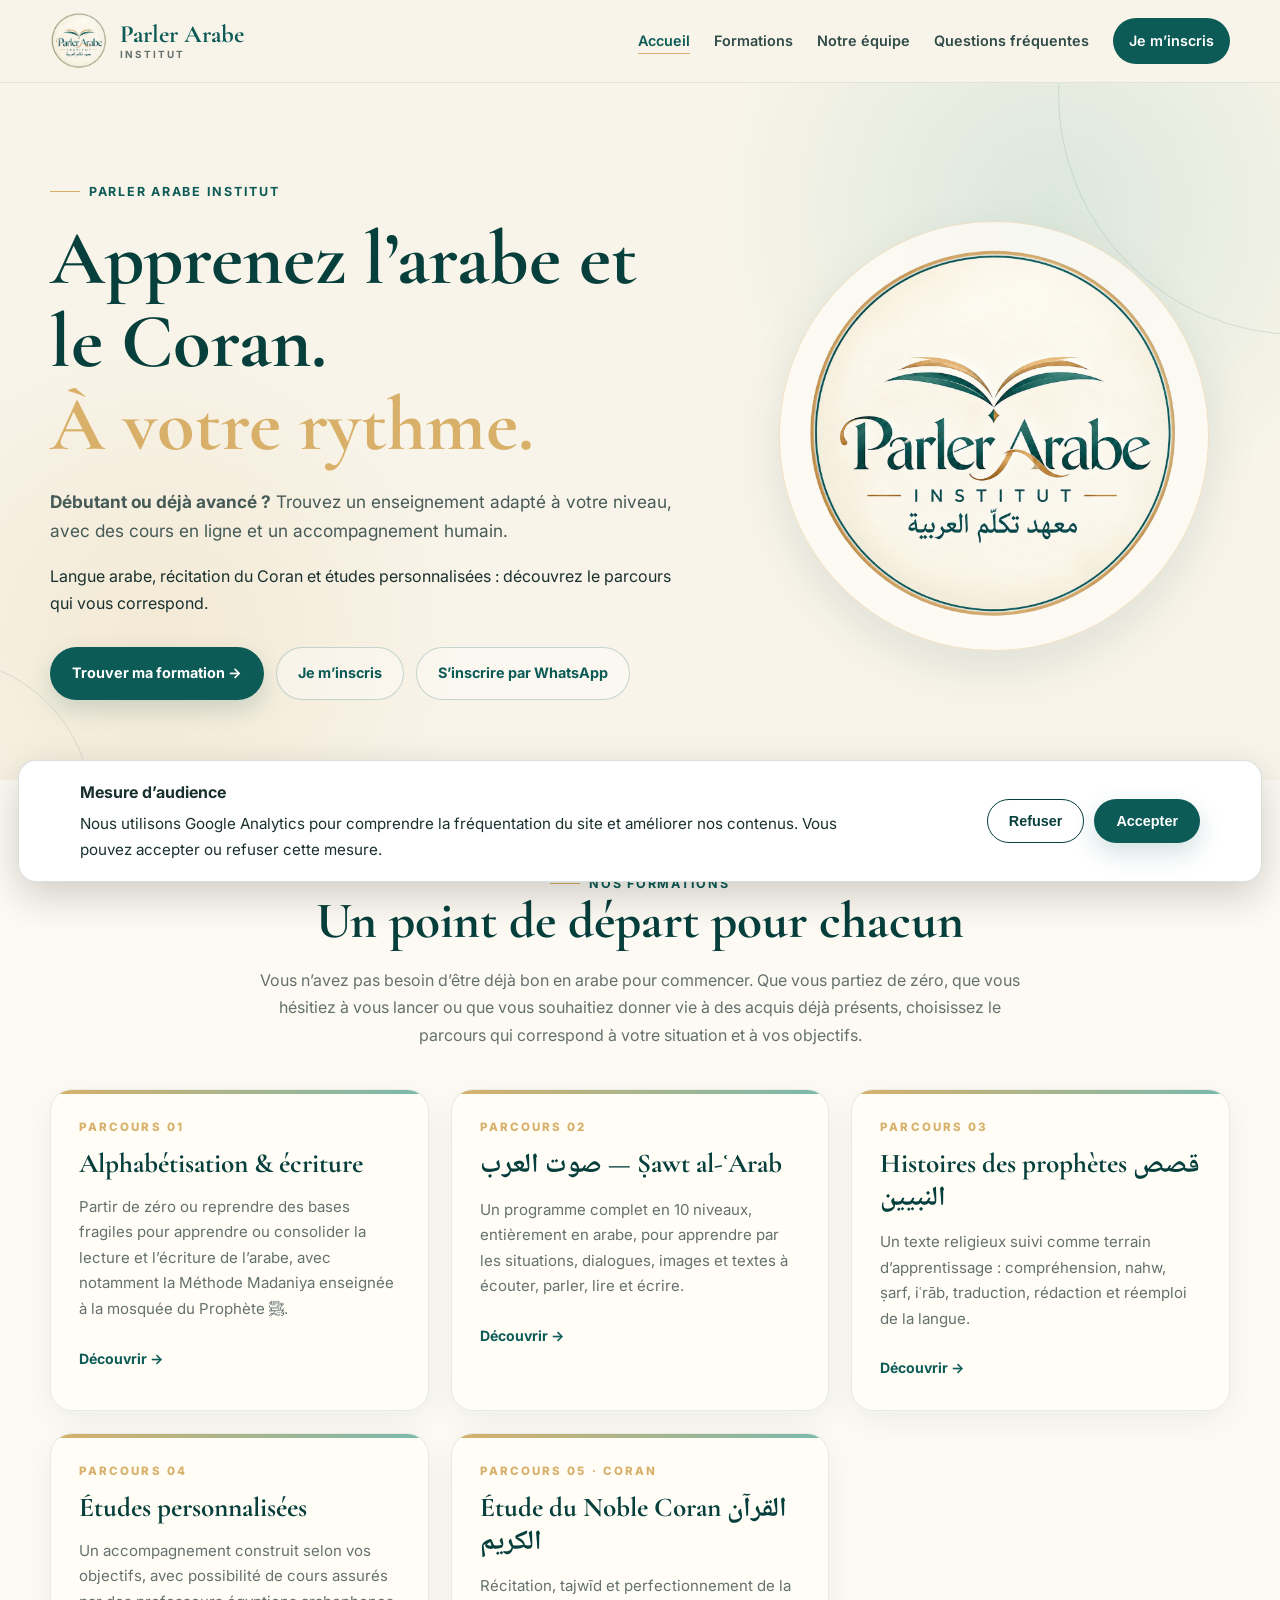
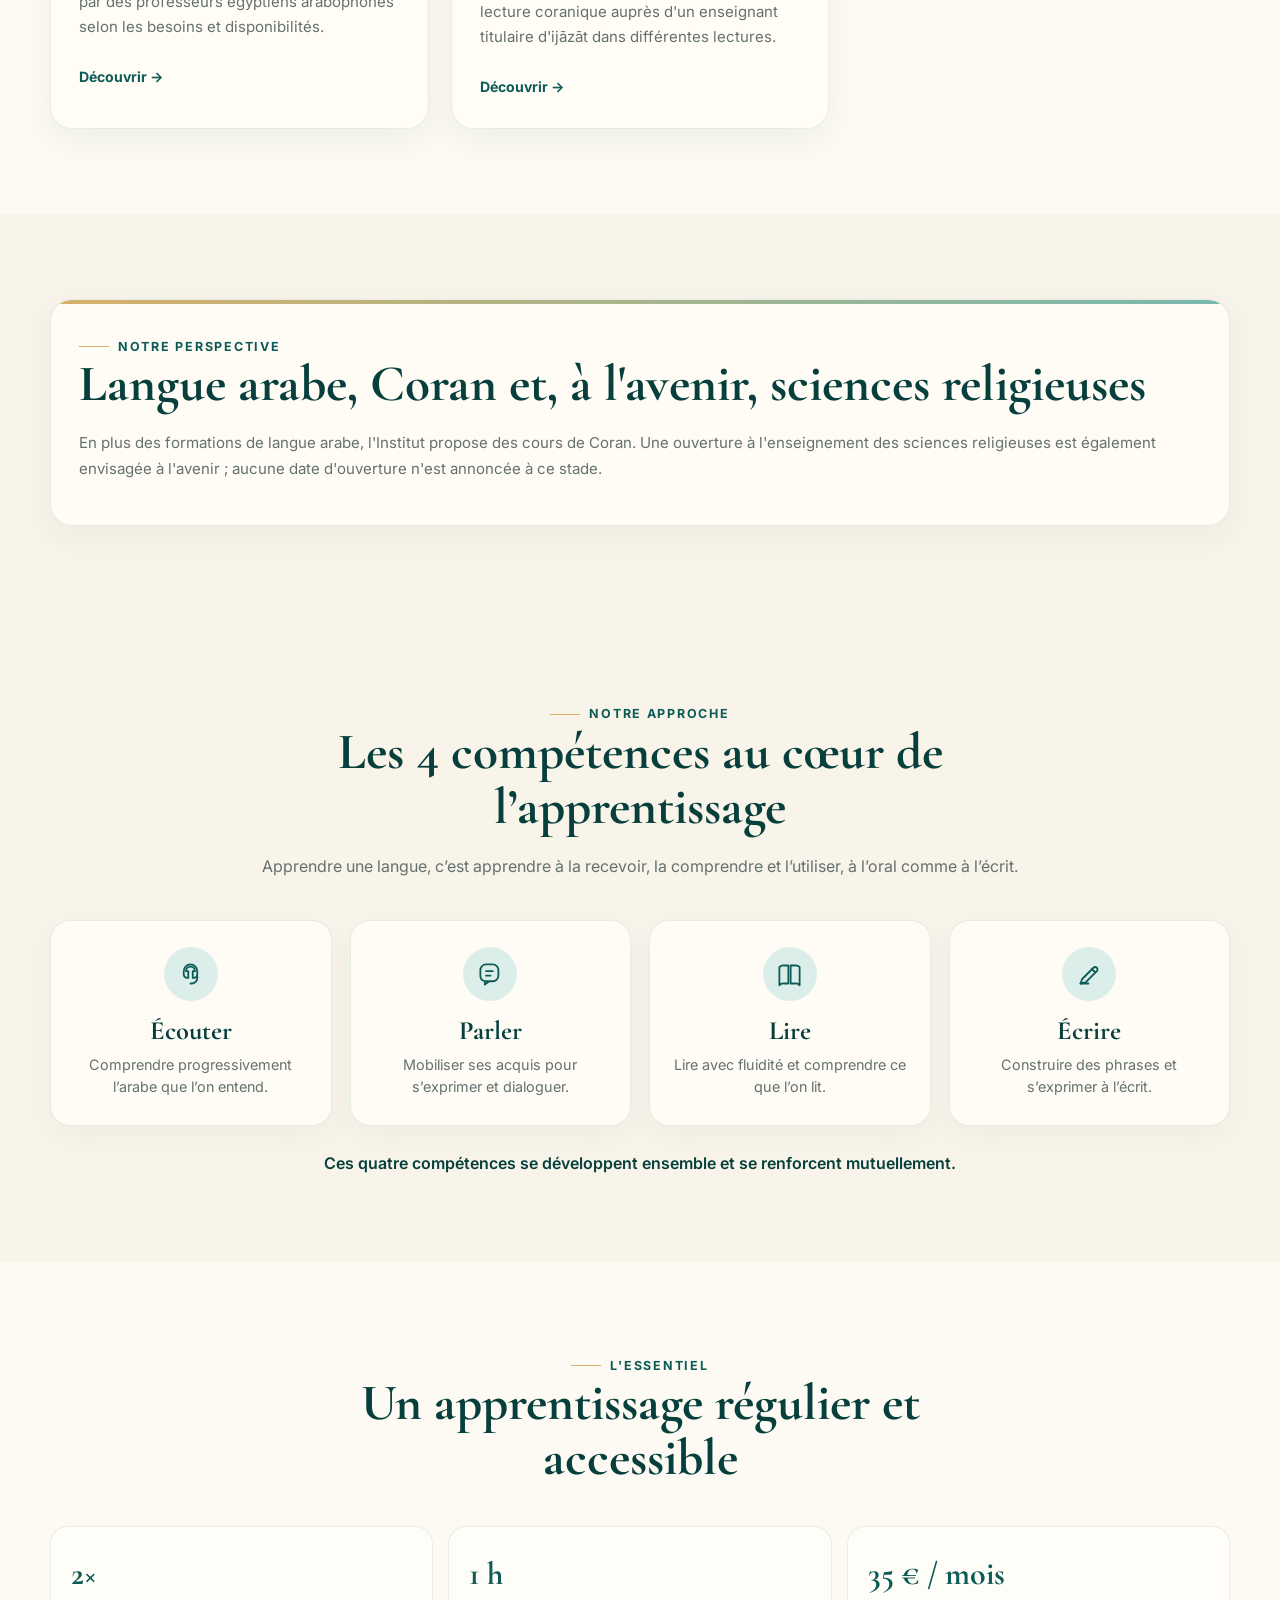
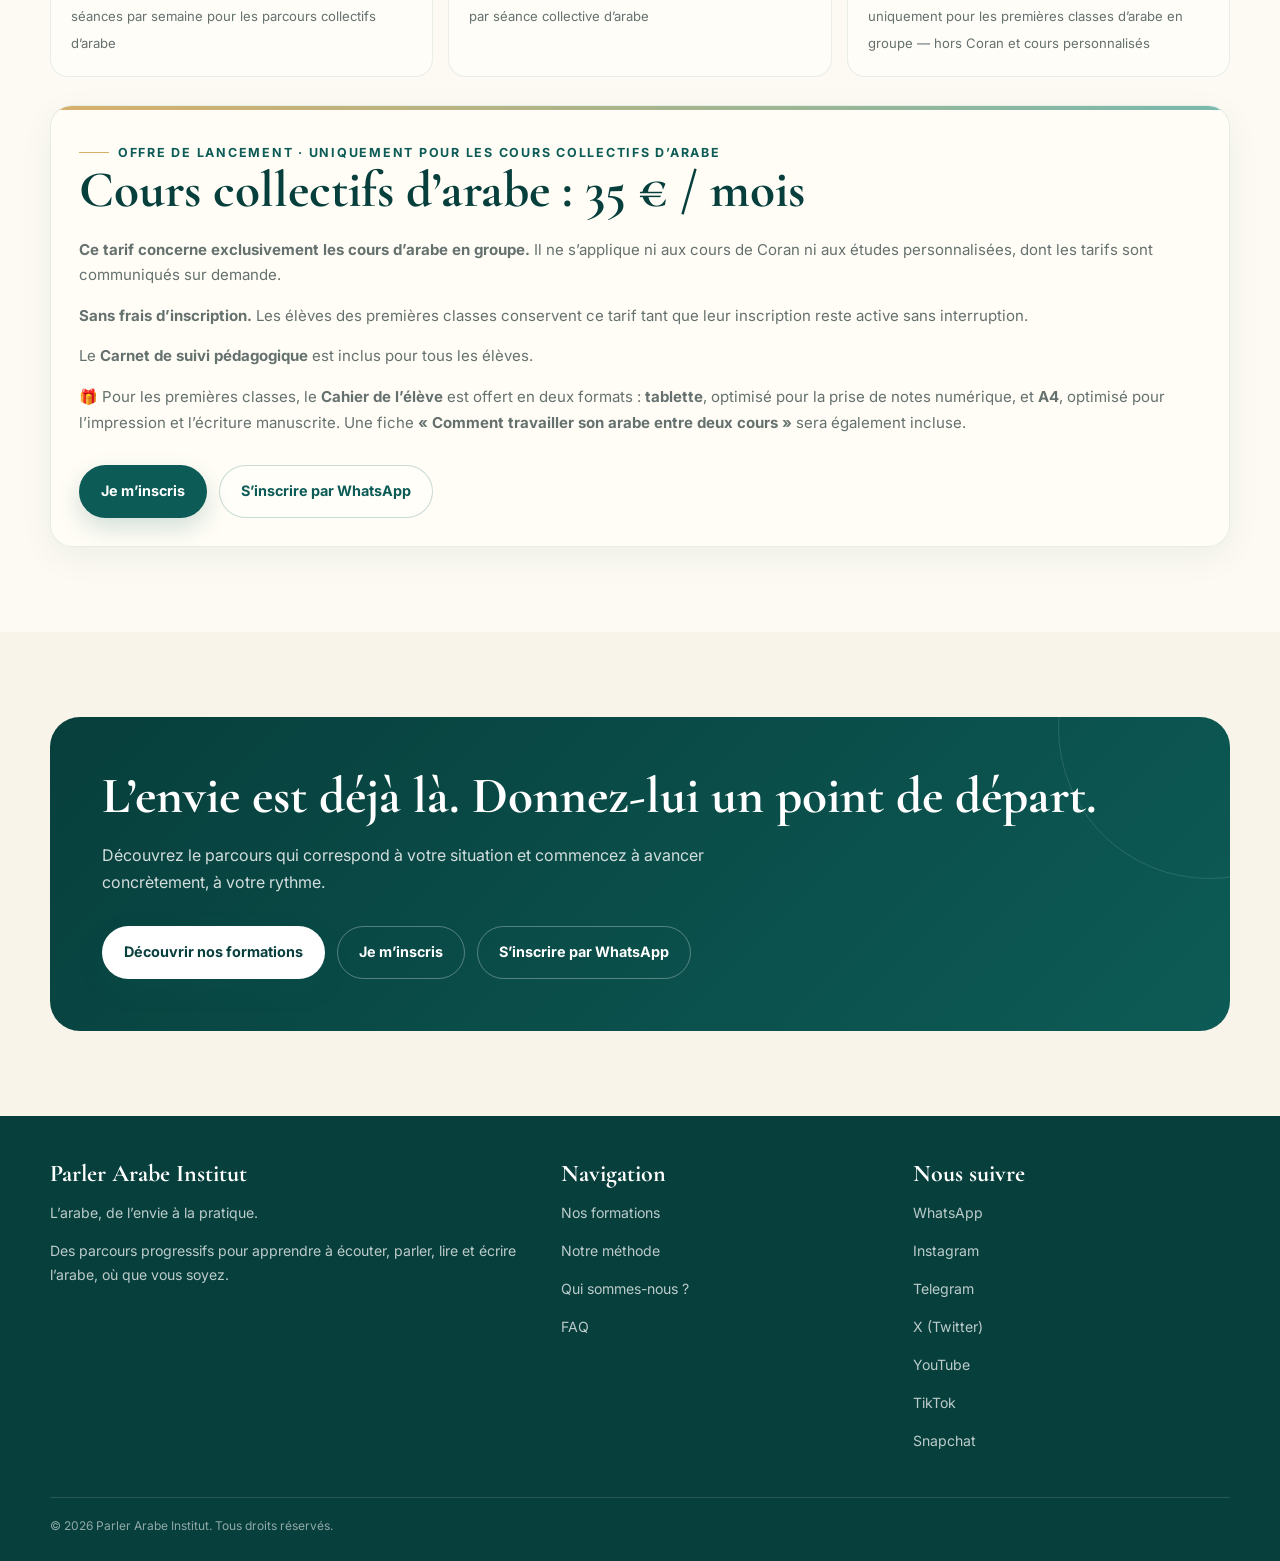
==== commit 567ce1c8: "Clarifier que 35 euros est réservé aux cours collectifs d'arabe" ====
--- a/index.html
+++ b/index.html
@@ -45,6 +45,6 @@
 <main><section class="hero"><div class="container hero-grid"><div class="fade-up"><div class="eyebrow">Parler Arabe Institut</div><h1>Apprenez l’arabe et le Coran.<br><em>À votre rythme.</em></h1><p class="lead"><strong>Débutant ou déjà avancé ?</strong> Trouvez un enseignement adapté à votre niveau, avec des cours en ligne et un accompagnement humain.</p><p>Langue arabe, récitation du Coran et études personnalisées : découvrez le parcours qui vous correspond.</p><div class="hero-actions"><a class="btn btn-primary" href="inscription.html">Trouver ma formation →</a><a class="btn btn-secondary" href="inscription.html" target="_blank" rel="noopener">Je m’inscris</a><a class="btn btn-secondary" href="https://wa.me/33758856817" target="_blank" rel="noopener">S’inscrire par WhatsApp</a></div></div><div class="hero-logo fade-up"><div class="logo-frame"><img src="assets/logo-corrige.png?v=2" alt="Logo Parler Arabe Institut"></div></div></div></section>
 <section class="section alt"><div class="container"><div class="section-heading center"><div class="eyebrow">Nos formations</div><h2>Un point de départ pour chacun</h2><p>Vous n’avez pas besoin d’être déjà bon en arabe pour commencer. Que vous partiez de zéro, que vous hésitiez à vous lancer ou que vous souhaitiez donner vie à des acquis déjà présents, choisissez le parcours qui correspond à votre situation et à vos objectifs.</p></div><div class="cards"><article class="card"><div class="number">Parcours 01</div><h3>Alphabétisation & écriture</h3><p>Partir de zéro ou reprendre des bases fragiles pour apprendre ou consolider la lecture et l’écriture de l’arabe, avec notamment la Méthode Madaniya enseignée à la mosquée du Prophète ﷺ.</p><a class="link" href="formations.html#alphabetisation">Découvrir →</a></article><article class="card"><div class="number">Parcours 02</div><h3><span class="arabic">صوت العرب</span> — Ṣawt al-ʿArab</h3><p>Un programme complet en 10 niveaux, entièrement en arabe, pour apprendre par les situations, dialogues, images et textes à écouter, parler, lire et écrire.</p><a class="link" href="formations.html#sawt">Découvrir →</a></article><article class="card"><div class="number">Parcours 03</div><h3>Histoires des prophètes <span class="arabic">قصص النبيين</span></h3><p>Un texte religieux suivi comme terrain d’apprentissage : compréhension, nahw, ṣarf, iʿrāb, traduction, rédaction et réemploi de la langue.</p><a class="link" href="formations.html#approfondissement">Découvrir →</a></article><article class="card"><div class="number">Parcours 04</div><h3>Études personnalisées</h3><p>Un accompagnement construit selon vos objectifs, avec possibilité de cours assurés par des professeurs égyptiens arabophones selon les besoins et disponibilités.</p><a class="link" href="formations.html#personnalise">Découvrir →</a></article><article class="card"><div class="number">Parcours 05 · Coran</div><h3>Étude du Noble Coran <span class="arabic">القرآن الكريم</span></h3><p>Récitation, tajwīd et perfectionnement de la lecture coranique auprès d'un enseignant titulaire d'ijāzāt dans différentes lectures.</p><a class="link" href="formations.html#coran">Découvrir →</a></article></div></div></section>
 <section class="section"><div class="container"><div class="card"><div class="eyebrow">Notre perspective</div><h2>Langue arabe, Coran et, à l'avenir, sciences religieuses</h2><p>En plus des formations de langue arabe, l'Institut propose des cours de Coran. Une ouverture à l'enseignement des sciences religieuses est également envisagée à l'avenir ; aucune date d'ouverture n'est annoncée à ce stade.</p></div></div></section><section class="section"><div class="container"><div class="section-heading center"><div class="eyebrow">Notre approche</div><h2>Les 4 compétences au cœur de l’apprentissage</h2><p>Apprendre une langue, c’est apprendre à la recevoir, la comprendre et l’utiliser, à l’oral comme à l’écrit.</p></div><div class="skill-grid"><article class="skill"><span class="skill-icon"><svg viewBox="0 0 24 24" aria-hidden="true"><path d="M12 3a6 6 0 0 0-6 6v3a3 3 0 0 0 3 3h1v-6H8a4 4 0 0 1 8 0h-2v6h1a3 3 0 0 0 3-3V9a6 6 0 0 0-6-6Z"/><path d="M18 13v2a5 5 0 0 1-5 5h-1"/></svg></span><h3>Écouter</h3><p>Comprendre progressivement l’arabe que l’on entend.</p></article><article class="skill"><span class="skill-icon"><svg viewBox="0 0 24 24" aria-hidden="true"><path d="M7 18h7a5 5 0 0 0 5-5V8a5 5 0 0 0-5-5H8a5 5 0 0 0-5 5v5a5 5 0 0 0 4 4.9V21l4-3"/><path d="M8 9h6M8 13h4"/></svg></span><h3>Parler</h3><p>Mobiliser ses acquis pour s’exprimer et dialoguer.</p></article><article class="skill"><span class="skill-icon"><svg viewBox="0 0 24 24" aria-hidden="true"><path d="M3 5.5A4.5 4.5 0 0 1 7.5 4H11v16H7.5A4.5 4.5 0 0 0 3 21.5Z"/><path d="M21 5.5A4.5 4.5 0 0 0 16.5 4H13v16h3.5a4.5 4.5 0 0 1 4.5 1.5Z"/></svg></span><h3>Lire</h3><p>Lire avec fluidité et comprendre ce que l’on lit.</p></article><article class="skill"><span class="skill-icon"><svg viewBox="0 0 24 24" aria-hidden="true"><path d="m4 20 4.5-1 10-10a2.1 2.1 0 0 0-3-3l-10 10Z"/><path d="m14 7 3 3M4 20h7"/></svg></span><h3>Écrire</h3><p>Construire des phrases et s’exprimer à l’écrit.</p></article></div><p class="skills-note">Ces quatre compétences se développent ensemble et se renforcent mutuellement.</p></div></section>
-<section class="section alt"><div class="container"><div class="section-heading center"><div class="eyebrow">L'essentiel</div><h2>Un apprentissage régulier et accessible</h2></div><div class="stats"><div class="stat"><strong>2×</strong><span>séances par semaine pour les parcours collectifs d’arabe</span></div><div class="stat"><strong>1 h</strong><span>par séance collective d’arabe</span></div><div class="stat"><strong>35 € / mois</strong><span>tarif fondateur des premières classes collectives d’arabe</span></div></div><div class="card" style="margin-top:28px"><div class="eyebrow">Offre de lancement</div><h2>Tarif fondateur — 35 € / mois</h2><p><strong>Sans frais d’inscription.</strong> Les élèves des premières classes conservent ce tarif tant que leur inscription reste active sans interruption.</p><p>Le <strong>Carnet de suivi pédagogique</strong> est inclus pour tous les élèves.</p><p>🎁 Pour les premières classes, le <strong>Cahier de l’élève</strong> est offert en deux formats : <strong>tablette</strong>, optimisé pour la prise de notes numérique, et <strong>A4</strong>, optimisé pour l’impression et l’écriture manuscrite. Une fiche <strong>« Comment travailler son arabe entre deux cours »</strong> sera également incluse.</p><div class="hero-actions"><a class="btn btn-primary" href="inscription.html" target="_blank" rel="noopener">Je m’inscris</a><a class="btn btn-secondary" href="https://wa.me/33758856817" target="_blank" rel="noopener">S’inscrire par WhatsApp</a></div></div></div></section>
+<section class="section alt"><div class="container"><div class="section-heading center"><div class="eyebrow">L'essentiel</div><h2>Un apprentissage régulier et accessible</h2></div><div class="stats"><div class="stat"><strong>2×</strong><span>séances par semaine pour les parcours collectifs d’arabe</span></div><div class="stat"><strong>1 h</strong><span>par séance collective d’arabe</span></div><div class="stat"><strong>35 € / mois</strong><span>uniquement pour les premières classes d’arabe en groupe — hors Coran et cours personnalisés</span></div></div><div class="card" style="margin-top:28px"><div class="eyebrow">Offre de lancement · uniquement pour les cours collectifs d’arabe</div><h2>Cours collectifs d’arabe : 35 € / mois</h2><p><strong>Ce tarif concerne exclusivement les cours d’arabe en groupe.</strong> Il ne s’applique ni aux cours de Coran ni aux études personnalisées, dont les tarifs sont communiqués sur demande.</p><p><strong>Sans frais d’inscription.</strong> Les élèves des premières classes conservent ce tarif tant que leur inscription reste active sans interruption.</p><p>Le <strong>Carnet de suivi pédagogique</strong> est inclus pour tous les élèves.</p><p>🎁 Pour les premières classes, le <strong>Cahier de l’élève</strong> est offert en deux formats : <strong>tablette</strong>, optimisé pour la prise de notes numérique, et <strong>A4</strong>, optimisé pour l’impression et l’écriture manuscrite. Une fiche <strong>« Comment travailler son arabe entre deux cours »</strong> sera également incluse.</p><div class="hero-actions"><a class="btn btn-primary" href="inscription.html" target="_blank" rel="noopener">Je m’inscris</a><a class="btn btn-secondary" href="https://wa.me/33758856817" target="_blank" rel="noopener">S’inscrire par WhatsApp</a></div></div></div></section>
 <section class="section"><div class="container"><div class="cta"><h2>L’envie est déjà là. Donnez-lui un point de départ.</h2><p>Découvrez le parcours qui correspond à votre situation et commencez à avancer concrètement, à votre rythme.</p><div class="hero-actions"><a class="btn btn-primary" style="background:#fff;color:#073f3c" href="formations.html">Découvrir nos formations</a><a class="btn btn-secondary" href="inscription.html" target="_blank" rel="noopener">Je m’inscris</a><a class="btn btn-secondary" href="https://wa.me/33758856817" target="_blank" rel="noopener">S’inscrire par WhatsApp</a></div></div></div></section></main>
 <footer class="footer"><div class="container"><div class="footer-grid"><div><h3>Parler Arabe Institut</h3><p>L’arabe, de l’envie à la pratique.</p><p>Des parcours progressifs pour apprendre à écouter, parler, lire et écrire l’arabe, où que vous soyez.</p></div><div><h3>Navigation</h3><p><a href="formations.html">Nos formations</a></p><p><a href="methode.html">Notre méthode</a></p><p><a href="qui-sommes-nous.html">Qui sommes-nous ?</a></p><p><a href="faq.html">FAQ</a></p></div><div><h3>Nous suivre</h3><p><a href="https://wa.me/33758856817" target="_blank" rel="noopener">WhatsApp</a></p><p><a href="https://www.instagram.com/parlerarabe" target="_blank" rel="noopener">Instagram</a></p><p><a href="https://t.me/parlerarabe" target="_blank" rel="noopener">Telegram</a></p><p><a href="https://x.com/ParlerArabe" target="_blank" rel="noopener">X (Twitter)</a></p><p><a href="https://www.youtube.com/@ParlerArabeInstitut" target="_blank" rel="noopener">YouTube</a></p><p><a href="https://www.tiktok.com/@parlerarabe.inst" target="_blank" rel="noopener">TikTok</a></p><p><a href="https://snapchat.com/t/4EVWT48Z" target="_blank" rel="noopener">Snapchat</a></p></div></div><div class="footer-bottom">© <span data-year></span> Parler Arabe Institut. Tous droits réservés.</div></div></footer><script src="script.js"></script></body></html>
--- a/style.css
+++ b/style.css
@@ -231,3 +231,6 @@
 .skills-note{max-width:720px;margin:24px auto 0;text-align:center;color:var(--green-dark);font-weight:600}
 @media(max-width:900px){.skill-grid{grid-template-columns:repeat(2,1fr)}}
 @media(max-width:520px){.skill-grid{grid-template-columns:1fr 1fr;gap:11px}.skill{padding:20px 12px}.skill-icon{width:46px;height:46px}.skill-icon svg{width:23px;height:23px}.skill h3{font-size:1.4rem}.skill p{font-size:.82rem}}
+
+/* Parcours d'inscription et accessibilité */
+:focus-visible{outline:3px solid #bd873a;outline-offset:3px}.compact-section{padding-top:38px;padding-bottom:60px}.quick-links{display:flex;flex-wrap:wrap;gap:10px;margin:0 0 26px}.quick-links a{background:#fff;border:1px solid rgba(13,91,86,.22);border-radius:999px;padding:9px 15px;font-weight:650;font-size:.88rem;color:var(--green-dark)}.quick-links a:hover{background:var(--aqua-light)}.enroll-layout{display:grid;grid-template-columns:minmax(0,1.5fr) minmax(270px,1fr);gap:24px;align-items:start}.enroll-card{padding:34px}.enroll-card h2{margin-top:8px}.enroll-card form{display:grid;gap:11px}.enroll-card label{font-weight:700;margin-top:12px}.enroll-card select,.enroll-card textarea{width:100%;font:inherit;color:var(--ink);border:1px solid #a8bcb6;border-radius:12px;padding:13px;background:white}.enroll-card select{min-height:50px}.enroll-submit{margin-top:18px;cursor:pointer;min-height:52px}.form-help{font-size:.85rem;color:var(--muted);margin:0}.optional{font-weight:400;color:var(--muted)}.enroll-aside{display:grid;gap:16px}.enroll-aside .card{padding:22px}.enroll-aside h3{font-size:1.5rem}.enroll-aside p{font-size:.92rem}.card[id]{scroll-margin-top:100px}.nav-links a[aria-current="page"]{color:var(--green);text-decoration:underline;text-decoration-color:var(--sand);text-underline-offset:7px}@media(max-width:850px){.enroll-layout{grid-template-columns:1fr}.enroll-card{padding:23px}.quick-links{flex-wrap:nowrap;overflow-x:auto;padding-bottom:8px}.quick-links a{white-space:nowrap}.hero{padding:48px 0}.section{padding:55px 0}.compact-section{padding:30px 0 55px}.nav-inner{min-height:70px}}@media(prefers-reduced-motion:reduce){html{scroll-behavior:auto}*,*:before,*:after{transition:none!important;animation:none!important}}
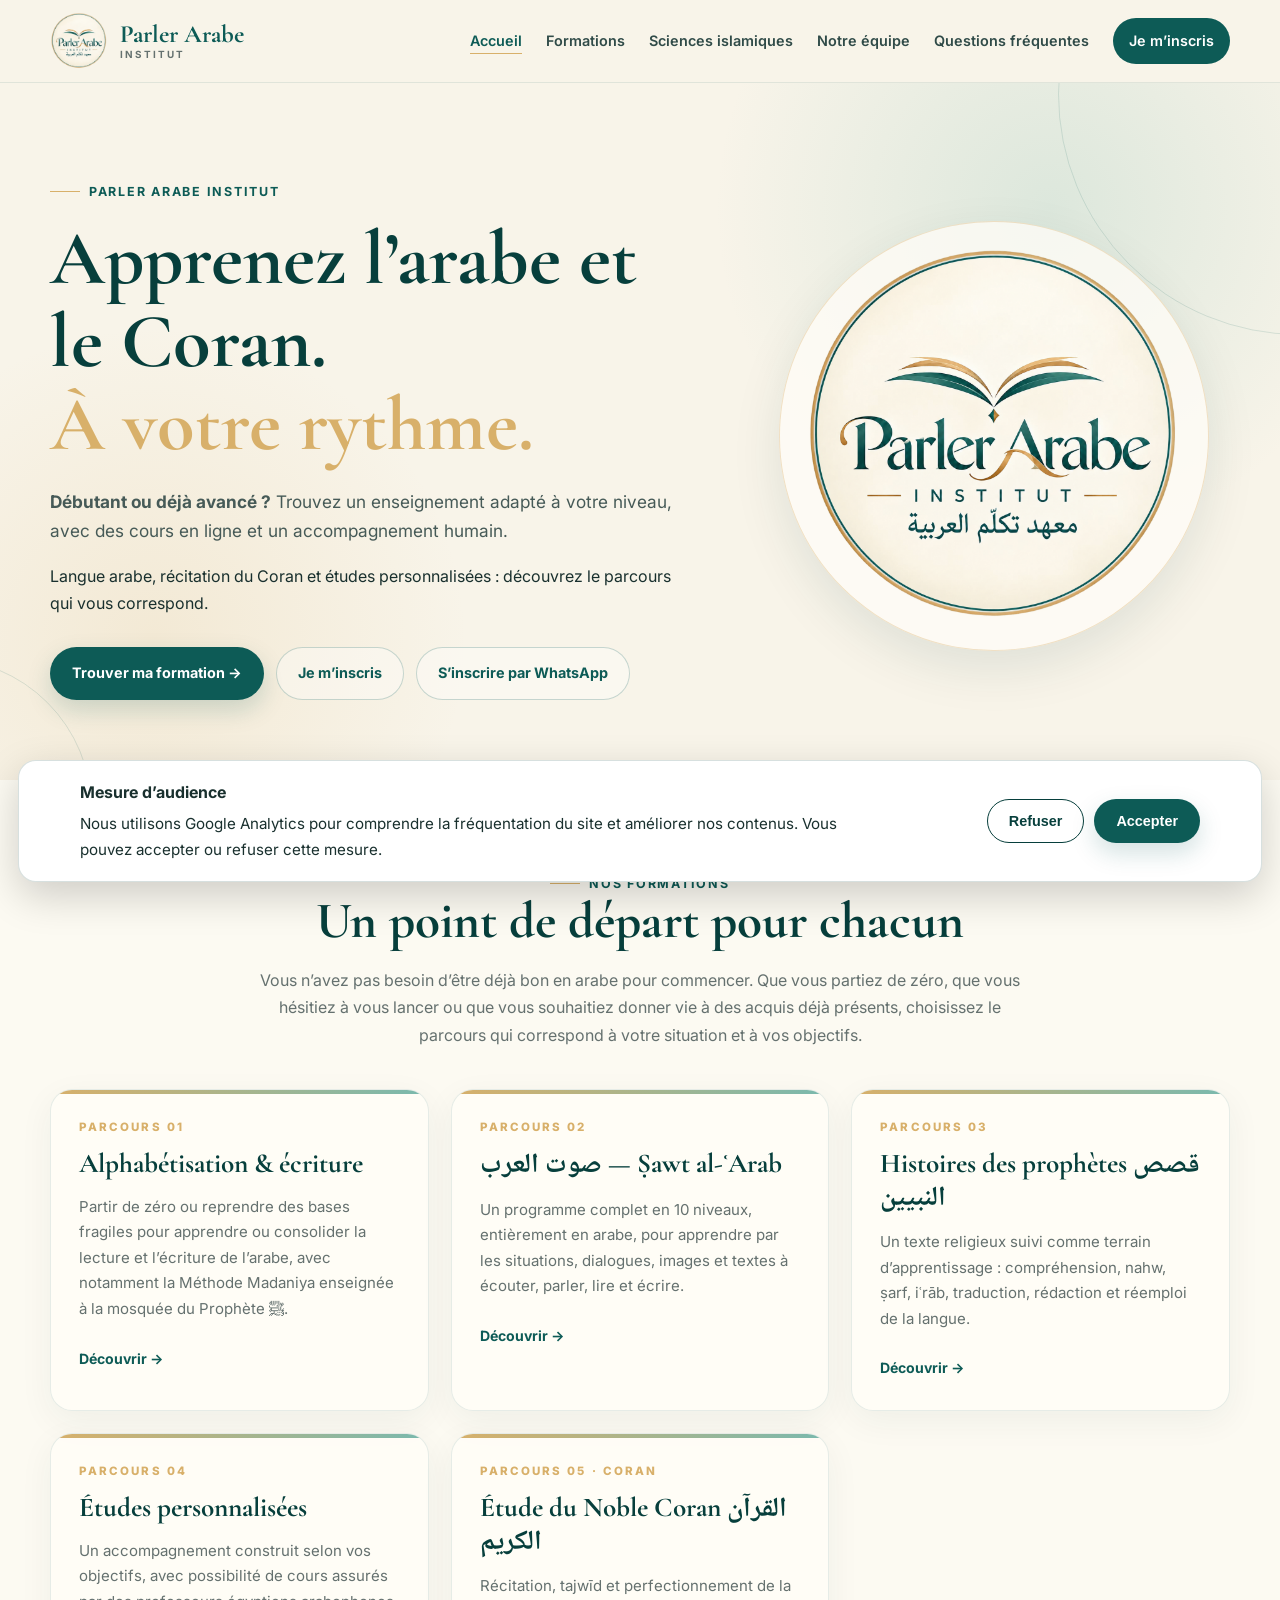
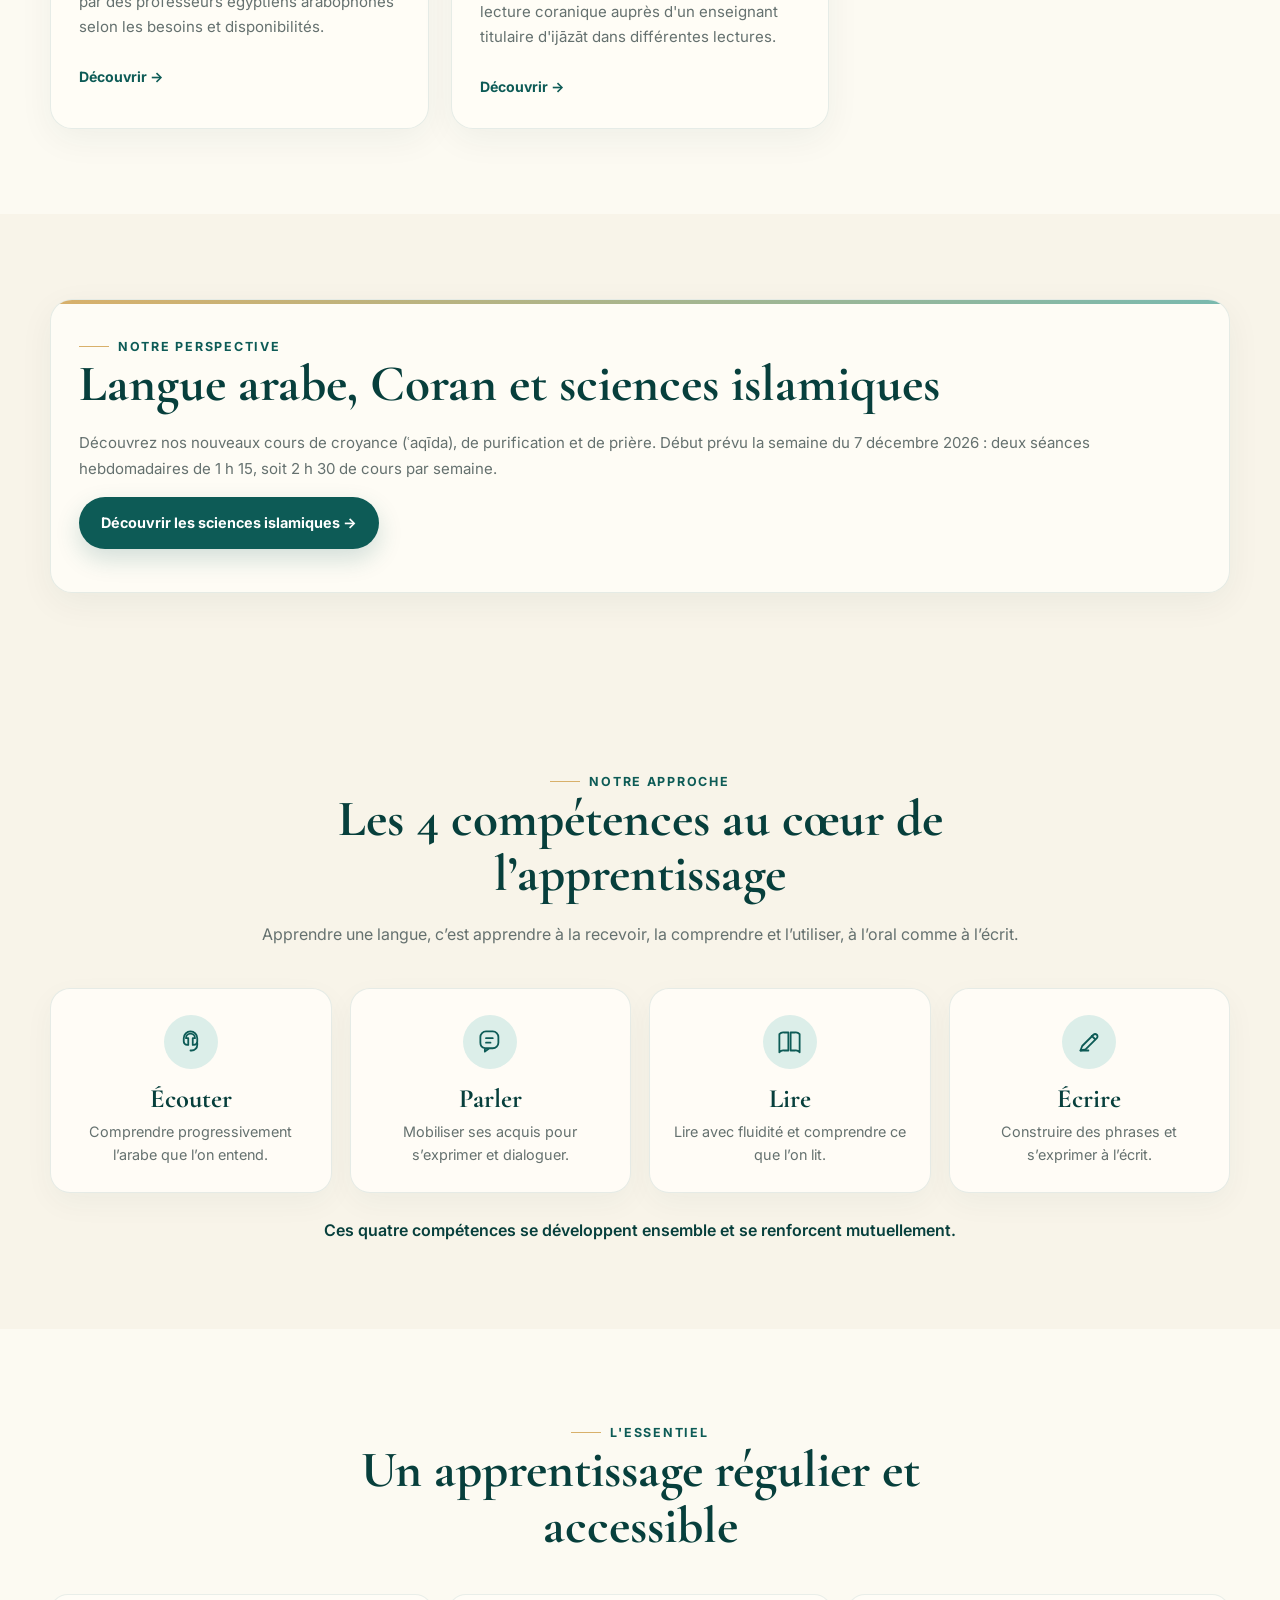
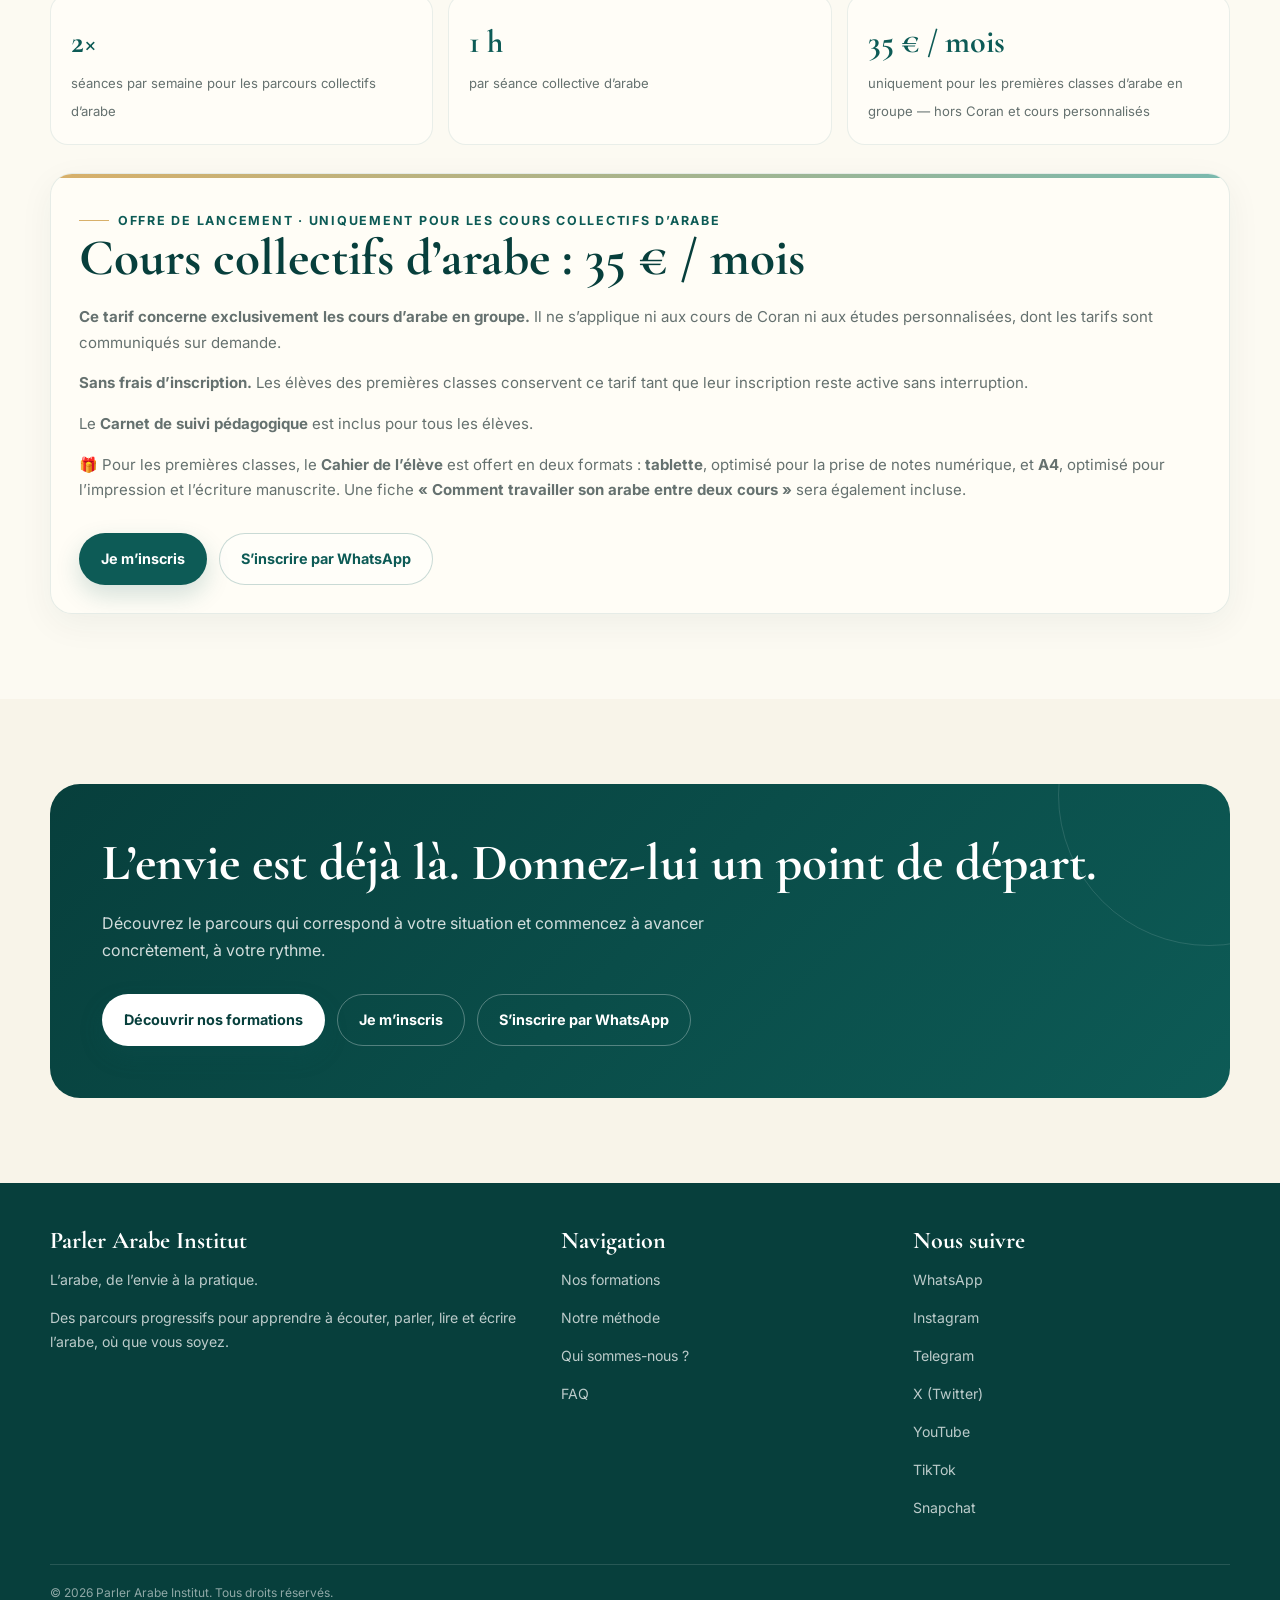
==== commit ea8b6141: "Link Islamic sciences section from homepage" ====
--- a/index.html
+++ b/index.html
@@ -41,10 +41,10 @@
   });
 })();
 </script><meta charset="UTF-8"><meta name="viewport" content="width=device-width, initial-scale=1.0"><meta name="description" content="Cours d’arabe et de Coran en ligne pour francophones. Développez les quatre compétences : écouter et comprendre, parler, lire et écrire, grâce à des parcours progressifs et pratiques."><meta name="robots" content="index, follow"><link rel="canonical" href="https://parlerarabe.fr/"><link rel="stylesheet" href="style.css"><title>Cours d’arabe en ligne pour francophones | Parler Arabe Institut</title></head><body>
-<header class="navbar"><div class="container nav-inner"><a class="brand" href="index.html"><img src="assets/logo-corrige.png?v=2" alt="Parler Arabe Institut"><div>Parler Arabe<small>INSTITUT</small></div></a><button class="menu-btn" type="button" aria-label="Ouvrir le menu" aria-expanded="false" aria-controls="nav-principale">☰</button><nav id="nav-principale" class="nav-links"><a href="index.html">Accueil</a><a href="formations.html">Formations</a><a href="qui-sommes-nous.html">Notre équipe</a><a href="faq.html">Questions fréquentes</a><a class="nav-cta" href="inscription.html">Je m’inscris</a></nav></div></header>
+<header class="navbar"><div class="container nav-inner"><a class="brand" href="index.html"><img src="assets/logo-corrige.png?v=2" alt="Parler Arabe Institut"><div>Parler Arabe<small>INSTITUT</small></div></a><button class="menu-btn" type="button" aria-label="Ouvrir le menu" aria-expanded="false" aria-controls="nav-principale">☰</button><nav id="nav-principale" class="nav-links"><a href="index.html">Accueil</a><a href="formations.html">Formations</a><a href="sciences-islamiques.html">Sciences islamiques</a><a href="qui-sommes-nous.html">Notre équipe</a><a href="faq.html">Questions fréquentes</a><a class="nav-cta" href="inscription.html">Je m’inscris</a></nav></div></header>
 <main><section class="hero"><div class="container hero-grid"><div class="fade-up"><div class="eyebrow">Parler Arabe Institut</div><h1>Apprenez l’arabe et le Coran.<br><em>À votre rythme.</em></h1><p class="lead"><strong>Débutant ou déjà avancé ?</strong> Trouvez un enseignement adapté à votre niveau, avec des cours en ligne et un accompagnement humain.</p><p>Langue arabe, récitation du Coran et études personnalisées : découvrez le parcours qui vous correspond.</p><div class="hero-actions"><a class="btn btn-primary" href="inscription.html">Trouver ma formation →</a><a class="btn btn-secondary" href="inscription.html" target="_blank" rel="noopener">Je m’inscris</a><a class="btn btn-secondary" href="https://wa.me/33758856817" target="_blank" rel="noopener">S’inscrire par WhatsApp</a></div></div><div class="hero-logo fade-up"><div class="logo-frame"><img src="assets/logo-corrige.png?v=2" alt="Logo Parler Arabe Institut"></div></div></div></section>
 <section class="section alt"><div class="container"><div class="section-heading center"><div class="eyebrow">Nos formations</div><h2>Un point de départ pour chacun</h2><p>Vous n’avez pas besoin d’être déjà bon en arabe pour commencer. Que vous partiez de zéro, que vous hésitiez à vous lancer ou que vous souhaitiez donner vie à des acquis déjà présents, choisissez le parcours qui correspond à votre situation et à vos objectifs.</p></div><div class="cards"><article class="card"><div class="number">Parcours 01</div><h3>Alphabétisation & écriture</h3><p>Partir de zéro ou reprendre des bases fragiles pour apprendre ou consolider la lecture et l’écriture de l’arabe, avec notamment la Méthode Madaniya enseignée à la mosquée du Prophète ﷺ.</p><a class="link" href="formations.html#alphabetisation">Découvrir →</a></article><article class="card"><div class="number">Parcours 02</div><h3><span class="arabic">صوت العرب</span> — Ṣawt al-ʿArab</h3><p>Un programme complet en 10 niveaux, entièrement en arabe, pour apprendre par les situations, dialogues, images et textes à écouter, parler, lire et écrire.</p><a class="link" href="formations.html#sawt">Découvrir →</a></article><article class="card"><div class="number">Parcours 03</div><h3>Histoires des prophètes <span class="arabic">قصص النبيين</span></h3><p>Un texte religieux suivi comme terrain d’apprentissage : compréhension, nahw, ṣarf, iʿrāb, traduction, rédaction et réemploi de la langue.</p><a class="link" href="formations.html#approfondissement">Découvrir →</a></article><article class="card"><div class="number">Parcours 04</div><h3>Études personnalisées</h3><p>Un accompagnement construit selon vos objectifs, avec possibilité de cours assurés par des professeurs égyptiens arabophones selon les besoins et disponibilités.</p><a class="link" href="formations.html#personnalise">Découvrir →</a></article><article class="card"><div class="number">Parcours 05 · Coran</div><h3>Étude du Noble Coran <span class="arabic">القرآن الكريم</span></h3><p>Récitation, tajwīd et perfectionnement de la lecture coranique auprès d'un enseignant titulaire d'ijāzāt dans différentes lectures.</p><a class="link" href="formations.html#coran">Découvrir →</a></article></div></div></section>
-<section class="section"><div class="container"><div class="card"><div class="eyebrow">Notre perspective</div><h2>Langue arabe, Coran et, à l'avenir, sciences religieuses</h2><p>En plus des formations de langue arabe, l'Institut propose des cours de Coran. Une ouverture à l'enseignement des sciences religieuses est également envisagée à l'avenir ; aucune date d'ouverture n'est annoncée à ce stade.</p></div></div></section><section class="section"><div class="container"><div class="section-heading center"><div class="eyebrow">Notre approche</div><h2>Les 4 compétences au cœur de l’apprentissage</h2><p>Apprendre une langue, c’est apprendre à la recevoir, la comprendre et l’utiliser, à l’oral comme à l’écrit.</p></div><div class="skill-grid"><article class="skill"><span class="skill-icon"><svg viewBox="0 0 24 24" aria-hidden="true"><path d="M12 3a6 6 0 0 0-6 6v3a3 3 0 0 0 3 3h1v-6H8a4 4 0 0 1 8 0h-2v6h1a3 3 0 0 0 3-3V9a6 6 0 0 0-6-6Z"/><path d="M18 13v2a5 5 0 0 1-5 5h-1"/></svg></span><h3>Écouter</h3><p>Comprendre progressivement l’arabe que l’on entend.</p></article><article class="skill"><span class="skill-icon"><svg viewBox="0 0 24 24" aria-hidden="true"><path d="M7 18h7a5 5 0 0 0 5-5V8a5 5 0 0 0-5-5H8a5 5 0 0 0-5 5v5a5 5 0 0 0 4 4.9V21l4-3"/><path d="M8 9h6M8 13h4"/></svg></span><h3>Parler</h3><p>Mobiliser ses acquis pour s’exprimer et dialoguer.</p></article><article class="skill"><span class="skill-icon"><svg viewBox="0 0 24 24" aria-hidden="true"><path d="M3 5.5A4.5 4.5 0 0 1 7.5 4H11v16H7.5A4.5 4.5 0 0 0 3 21.5Z"/><path d="M21 5.5A4.5 4.5 0 0 0 16.5 4H13v16h3.5a4.5 4.5 0 0 1 4.5 1.5Z"/></svg></span><h3>Lire</h3><p>Lire avec fluidité et comprendre ce que l’on lit.</p></article><article class="skill"><span class="skill-icon"><svg viewBox="0 0 24 24" aria-hidden="true"><path d="m4 20 4.5-1 10-10a2.1 2.1 0 0 0-3-3l-10 10Z"/><path d="m14 7 3 3M4 20h7"/></svg></span><h3>Écrire</h3><p>Construire des phrases et s’exprimer à l’écrit.</p></article></div><p class="skills-note">Ces quatre compétences se développent ensemble et se renforcent mutuellement.</p></div></section>
+<section class="section"><div class="container"><div class="card"><div class="eyebrow">Notre perspective</div><h2>Langue arabe, Coran et sciences islamiques</h2><p>Découvrez nos nouveaux cours de croyance (ʿaqīda), de purification et de prière. Début prévu la semaine du 7 décembre 2026 : deux séances hebdomadaires de 1 h 15, soit 2 h 30 de cours par semaine.</p><p><a class="btn btn-primary" href="sciences-islamiques.html">Découvrir les sciences islamiques →</a></p></div></div></section><section class="section"><div class="container"><div class="section-heading center"><div class="eyebrow">Notre approche</div><h2>Les 4 compétences au cœur de l’apprentissage</h2><p>Apprendre une langue, c’est apprendre à la recevoir, la comprendre et l’utiliser, à l’oral comme à l’écrit.</p></div><div class="skill-grid"><article class="skill"><span class="skill-icon"><svg viewBox="0 0 24 24" aria-hidden="true"><path d="M12 3a6 6 0 0 0-6 6v3a3 3 0 0 0 3 3h1v-6H8a4 4 0 0 1 8 0h-2v6h1a3 3 0 0 0 3-3V9a6 6 0 0 0-6-6Z"/><path d="M18 13v2a5 5 0 0 1-5 5h-1"/></svg></span><h3>Écouter</h3><p>Comprendre progressivement l’arabe que l’on entend.</p></article><article class="skill"><span class="skill-icon"><svg viewBox="0 0 24 24" aria-hidden="true"><path d="M7 18h7a5 5 0 0 0 5-5V8a5 5 0 0 0-5-5H8a5 5 0 0 0-5 5v5a5 5 0 0 0 4 4.9V21l4-3"/><path d="M8 9h6M8 13h4"/></svg></span><h3>Parler</h3><p>Mobiliser ses acquis pour s’exprimer et dialoguer.</p></article><article class="skill"><span class="skill-icon"><svg viewBox="0 0 24 24" aria-hidden="true"><path d="M3 5.5A4.5 4.5 0 0 1 7.5 4H11v16H7.5A4.5 4.5 0 0 0 3 21.5Z"/><path d="M21 5.5A4.5 4.5 0 0 0 16.5 4H13v16h3.5a4.5 4.5 0 0 1 4.5 1.5Z"/></svg></span><h3>Lire</h3><p>Lire avec fluidité et comprendre ce que l’on lit.</p></article><article class="skill"><span class="skill-icon"><svg viewBox="0 0 24 24" aria-hidden="true"><path d="m4 20 4.5-1 10-10a2.1 2.1 0 0 0-3-3l-10 10Z"/><path d="m14 7 3 3M4 20h7"/></svg></span><h3>Écrire</h3><p>Construire des phrases et s’exprimer à l’écrit.</p></article></div><p class="skills-note">Ces quatre compétences se développent ensemble et se renforcent mutuellement.</p></div></section>
 <section class="section alt"><div class="container"><div class="section-heading center"><div class="eyebrow">L'essentiel</div><h2>Un apprentissage régulier et accessible</h2></div><div class="stats"><div class="stat"><strong>2×</strong><span>séances par semaine pour les parcours collectifs d’arabe</span></div><div class="stat"><strong>1 h</strong><span>par séance collective d’arabe</span></div><div class="stat"><strong>35 € / mois</strong><span>uniquement pour les premières classes d’arabe en groupe — hors Coran et cours personnalisés</span></div></div><div class="card" style="margin-top:28px"><div class="eyebrow">Offre de lancement · uniquement pour les cours collectifs d’arabe</div><h2>Cours collectifs d’arabe : 35 € / mois</h2><p><strong>Ce tarif concerne exclusivement les cours d’arabe en groupe.</strong> Il ne s’applique ni aux cours de Coran ni aux études personnalisées, dont les tarifs sont communiqués sur demande.</p><p><strong>Sans frais d’inscription.</strong> Les élèves des premières classes conservent ce tarif tant que leur inscription reste active sans interruption.</p><p>Le <strong>Carnet de suivi pédagogique</strong> est inclus pour tous les élèves.</p><p>🎁 Pour les premières classes, le <strong>Cahier de l’élève</strong> est offert en deux formats : <strong>tablette</strong>, optimisé pour la prise de notes numérique, et <strong>A4</strong>, optimisé pour l’impression et l’écriture manuscrite. Une fiche <strong>« Comment travailler son arabe entre deux cours »</strong> sera également incluse.</p><div class="hero-actions"><a class="btn btn-primary" href="inscription.html" target="_blank" rel="noopener">Je m’inscris</a><a class="btn btn-secondary" href="https://wa.me/33758856817" target="_blank" rel="noopener">S’inscrire par WhatsApp</a></div></div></div></section>
 <section class="section"><div class="container"><div class="cta"><h2>L’envie est déjà là. Donnez-lui un point de départ.</h2><p>Découvrez le parcours qui correspond à votre situation et commencez à avancer concrètement, à votre rythme.</p><div class="hero-actions"><a class="btn btn-primary" style="background:#fff;color:#073f3c" href="formations.html">Découvrir nos formations</a><a class="btn btn-secondary" href="inscription.html" target="_blank" rel="noopener">Je m’inscris</a><a class="btn btn-secondary" href="https://wa.me/33758856817" target="_blank" rel="noopener">S’inscrire par WhatsApp</a></div></div></div></section></main>
 <footer class="footer"><div class="container"><div class="footer-grid"><div><h3>Parler Arabe Institut</h3><p>L’arabe, de l’envie à la pratique.</p><p>Des parcours progressifs pour apprendre à écouter, parler, lire et écrire l’arabe, où que vous soyez.</p></div><div><h3>Navigation</h3><p><a href="formations.html">Nos formations</a></p><p><a href="methode.html">Notre méthode</a></p><p><a href="qui-sommes-nous.html">Qui sommes-nous ?</a></p><p><a href="faq.html">FAQ</a></p></div><div><h3>Nous suivre</h3><p><a href="https://wa.me/33758856817" target="_blank" rel="noopener">WhatsApp</a></p><p><a href="https://www.instagram.com/parlerarabe" target="_blank" rel="noopener">Instagram</a></p><p><a href="https://t.me/parlerarabe" target="_blank" rel="noopener">Telegram</a></p><p><a href="https://x.com/ParlerArabe" target="_blank" rel="noopener">X (Twitter)</a></p><p><a href="https://www.youtube.com/@ParlerArabeInstitut" target="_blank" rel="noopener">YouTube</a></p><p><a href="https://www.tiktok.com/@parlerarabe.inst" target="_blank" rel="noopener">TikTok</a></p><p><a href="https://snapchat.com/t/4EVWT48Z" target="_blank" rel="noopener">Snapchat</a></p></div></div><div class="footer-bottom">© <span data-year></span> Parler Arabe Institut. Tous droits réservés.</div></div></footer><script src="script.js"></script></body></html>
--- a/style.css
+++ b/style.css
@@ -234,3 +234,6 @@
 
 /* Parcours d'inscription et accessibilité */
 :focus-visible{outline:3px solid #bd873a;outline-offset:3px}.compact-section{padding-top:38px;padding-bottom:60px}.quick-links{display:flex;flex-wrap:wrap;gap:10px;margin:0 0 26px}.quick-links a{background:#fff;border:1px solid rgba(13,91,86,.22);border-radius:999px;padding:9px 15px;font-weight:650;font-size:.88rem;color:var(--green-dark)}.quick-links a:hover{background:var(--aqua-light)}.enroll-layout{display:grid;grid-template-columns:minmax(0,1.5fr) minmax(270px,1fr);gap:24px;align-items:start}.enroll-card{padding:34px}.enroll-card h2{margin-top:8px}.enroll-card form{display:grid;gap:11px}.enroll-card label{font-weight:700;margin-top:12px}.enroll-card select,.enroll-card textarea{width:100%;font:inherit;color:var(--ink);border:1px solid #a8bcb6;border-radius:12px;padding:13px;background:white}.enroll-card select{min-height:50px}.enroll-submit{margin-top:18px;cursor:pointer;min-height:52px}.form-help{font-size:.85rem;color:var(--muted);margin:0}.optional{font-weight:400;color:var(--muted)}.enroll-aside{display:grid;gap:16px}.enroll-aside .card{padding:22px}.enroll-aside h3{font-size:1.5rem}.enroll-aside p{font-size:.92rem}.card[id]{scroll-margin-top:100px}.nav-links a[aria-current="page"]{color:var(--green);text-decoration:underline;text-decoration-color:var(--sand);text-underline-offset:7px}@media(max-width:850px){.enroll-layout{grid-template-columns:1fr}.enroll-card{padding:23px}.quick-links{flex-wrap:nowrap;overflow-x:auto;padding-bottom:8px}.quick-links a{white-space:nowrap}.hero{padding:48px 0}.section{padding:55px 0}.compact-section{padding:30px 0 55px}.nav-inner{min-height:70px}}@media(prefers-reduced-motion:reduce){html{scroll-behavior:auto}*,*:before,*:after{transition:none!important;animation:none!important}}
+
+/* FAQ structurée par rubriques */
+.faq-topic{scroll-margin-top:105px;margin-bottom:48px}.faq-topic h2{font-size:clamp(2rem,3.5vw,2.7rem);margin-bottom:22px}.faq-topic .faq{max-width:100%}.faq-topic details{background:var(--paper);border:1px solid rgba(13,91,86,.12);border-radius:14px;margin-bottom:10px;overflow:hidden}.faq-topic summary{cursor:pointer;padding:18px 22px;font-weight:700;line-height:1.5}.faq-topic details p{margin:0;padding:0 22px 20px;color:var(--ink);line-height:1.75}.faq-topic details a{color:var(--green);text-decoration:underline;text-underline-offset:3px}.faq-topic summary:hover{background:rgba(121,185,174,.10)}@media(max-width:600px){.faq-topic summary{padding:16px}.faq-topic details p{padding:0 16px 18px}}
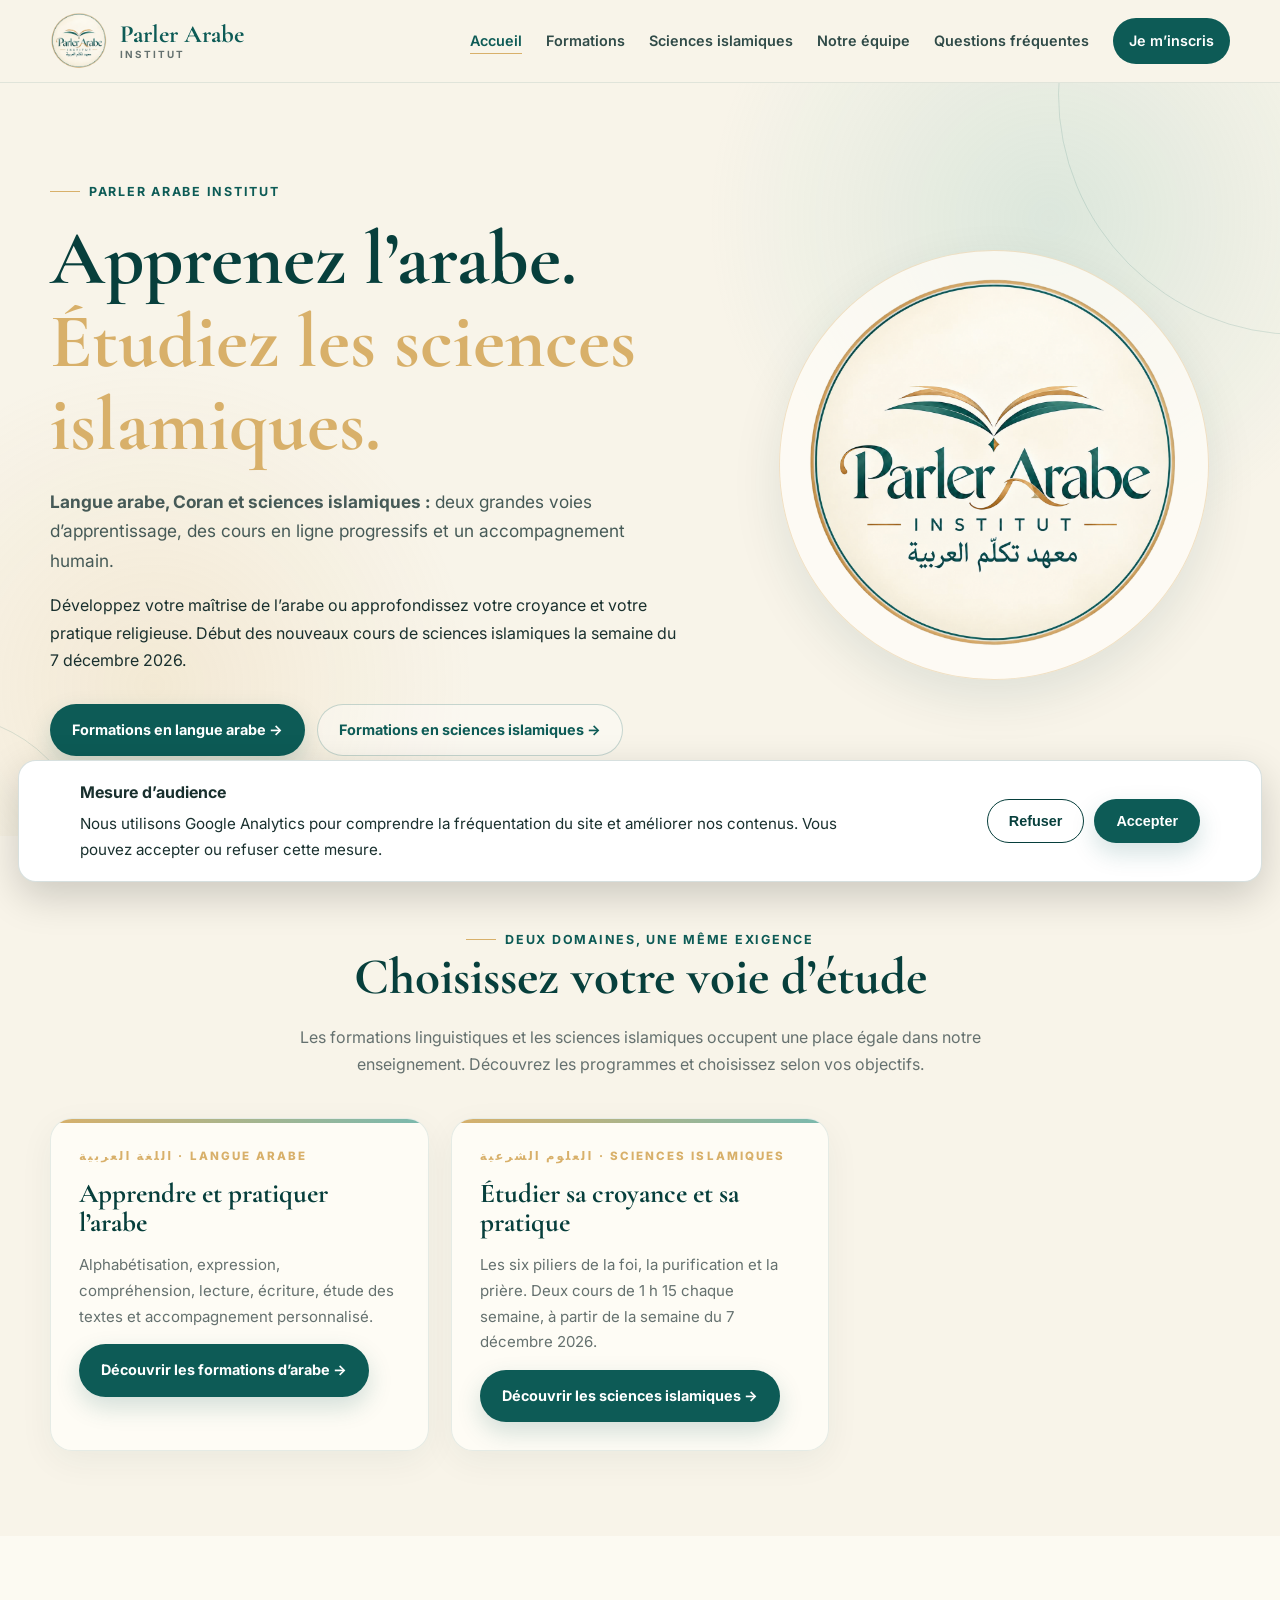
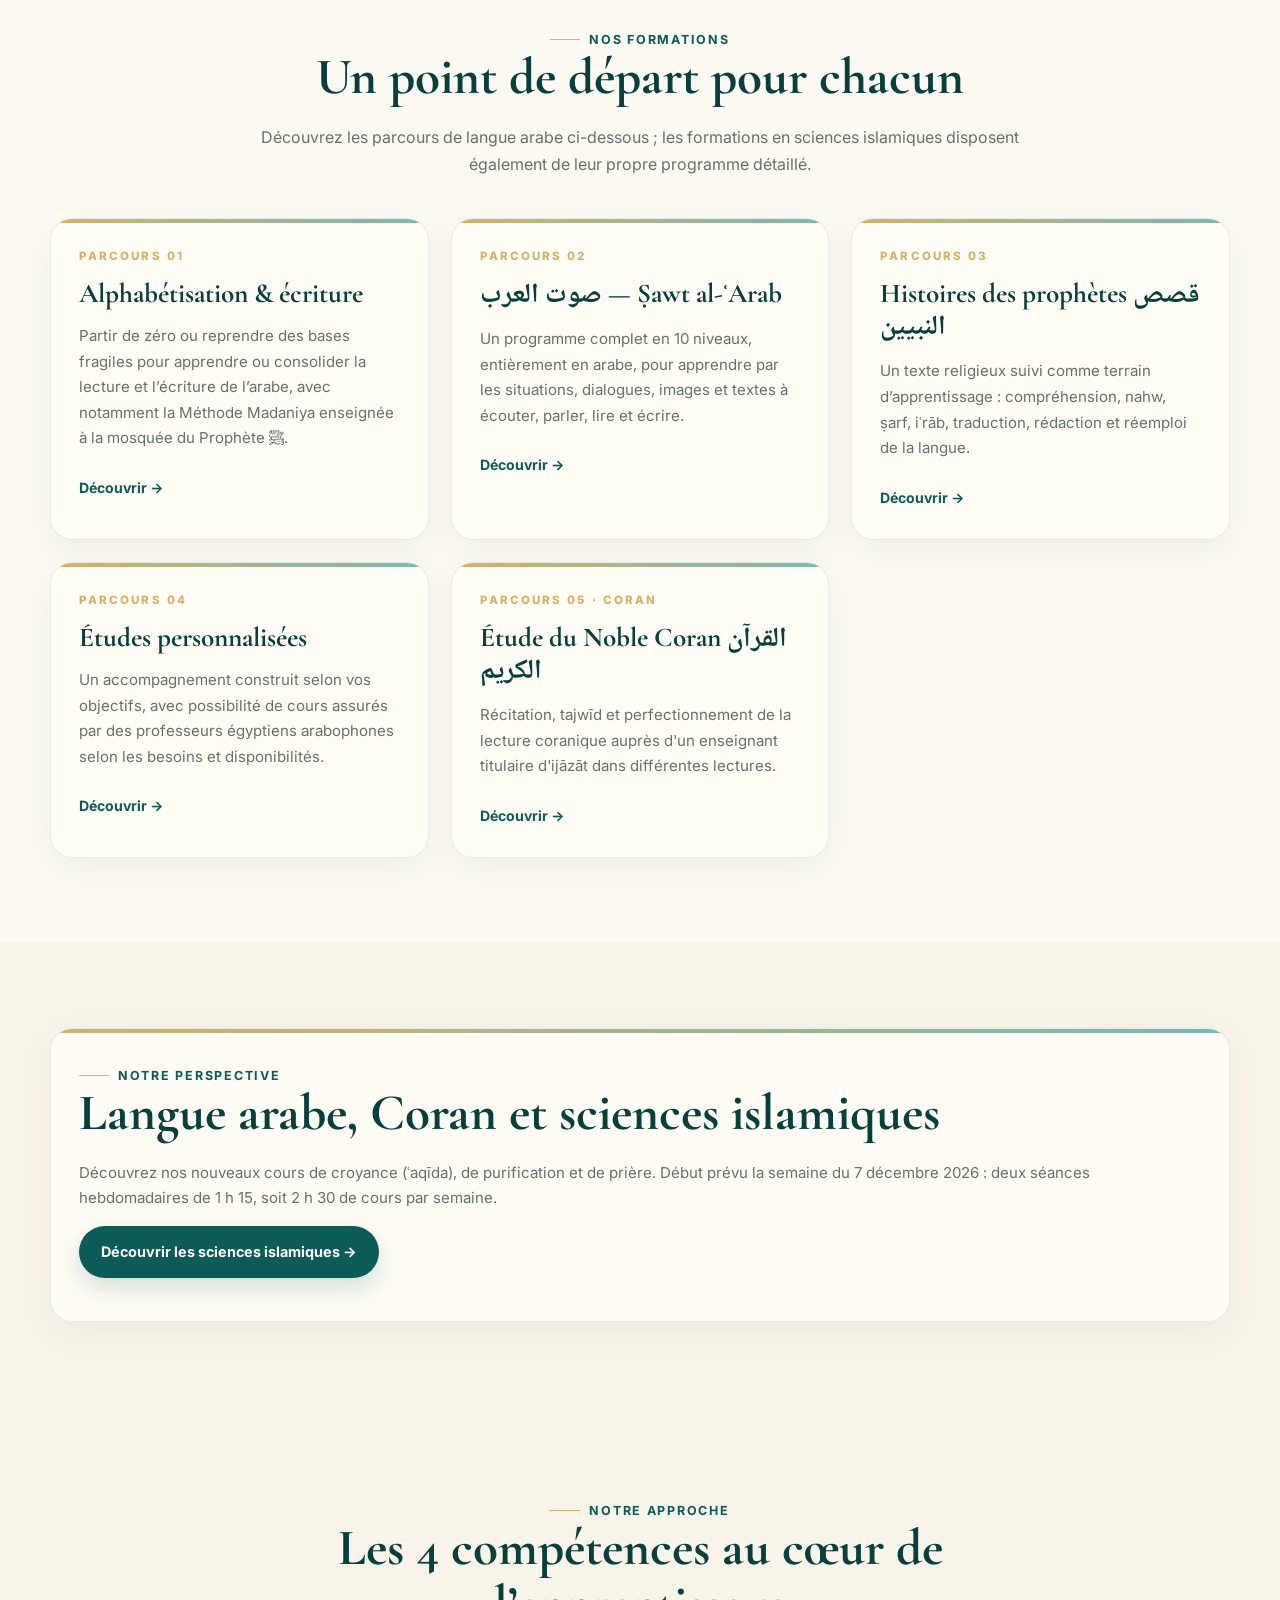
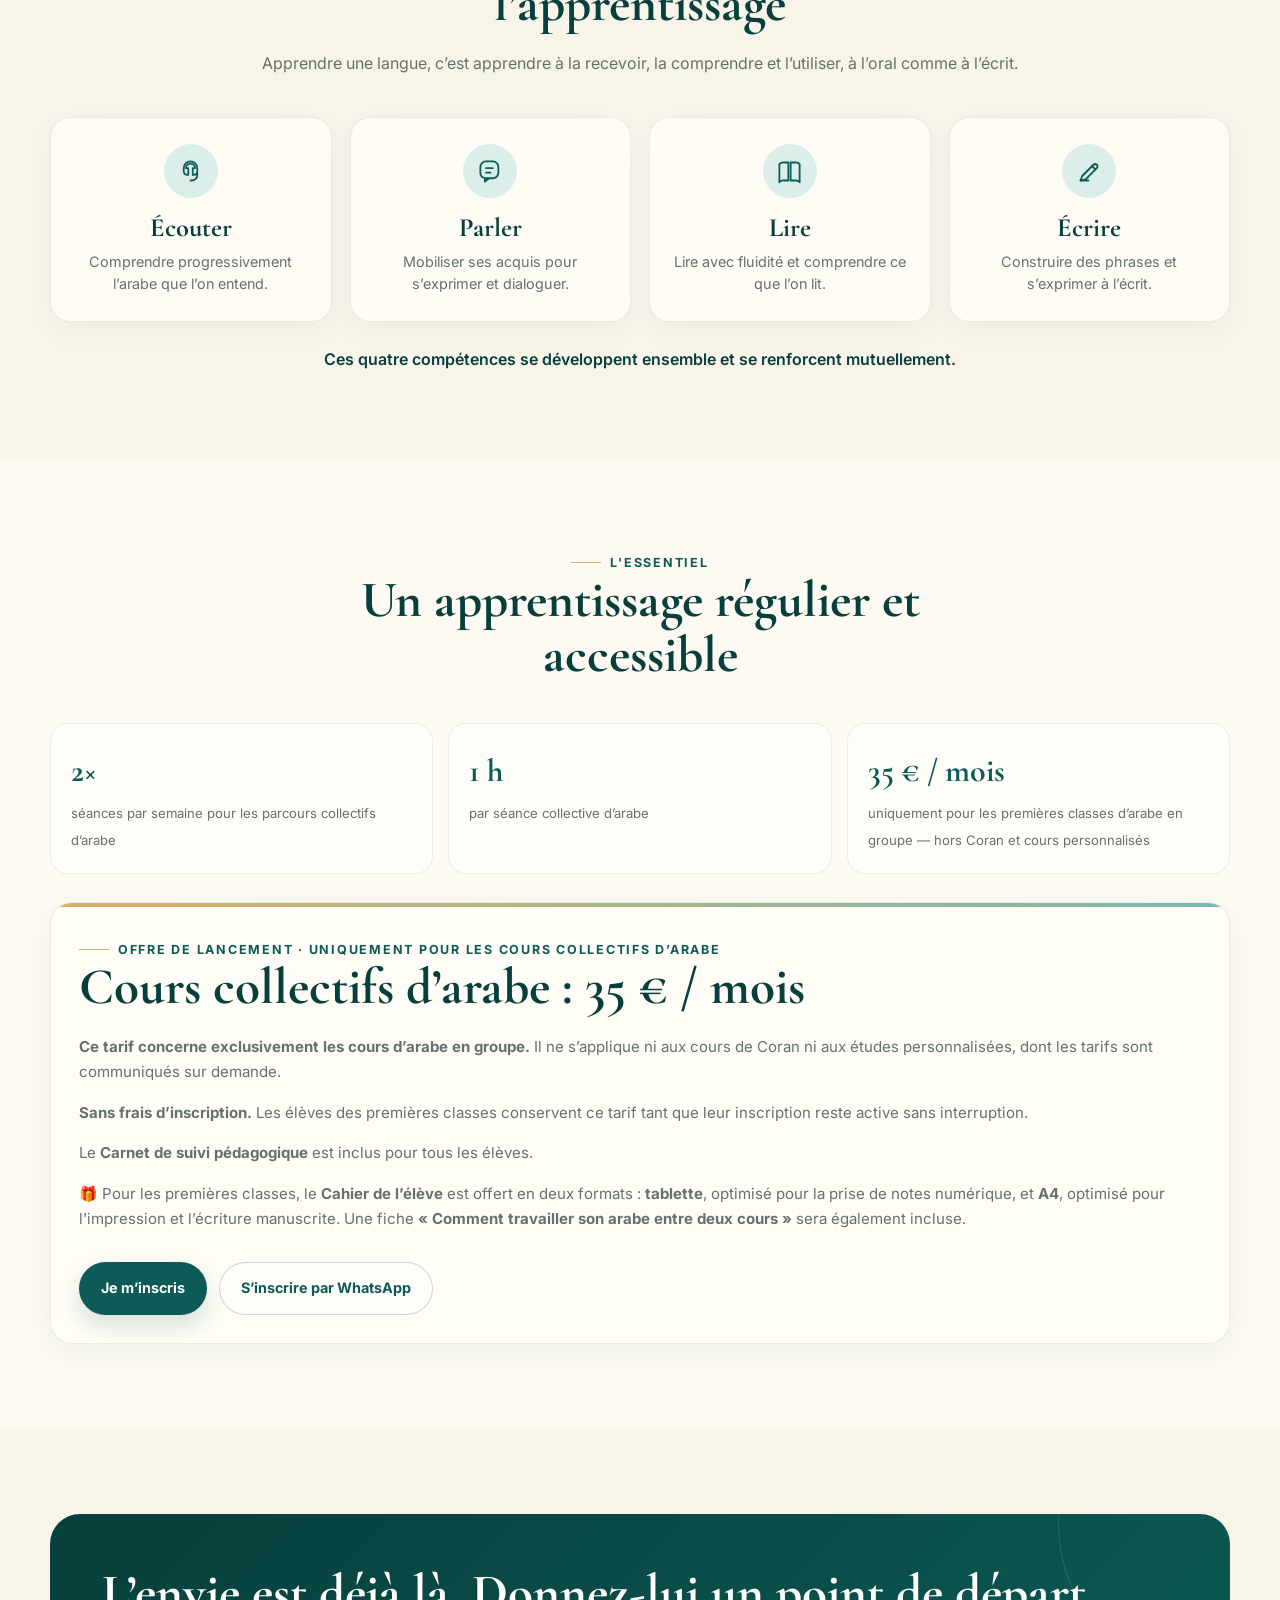
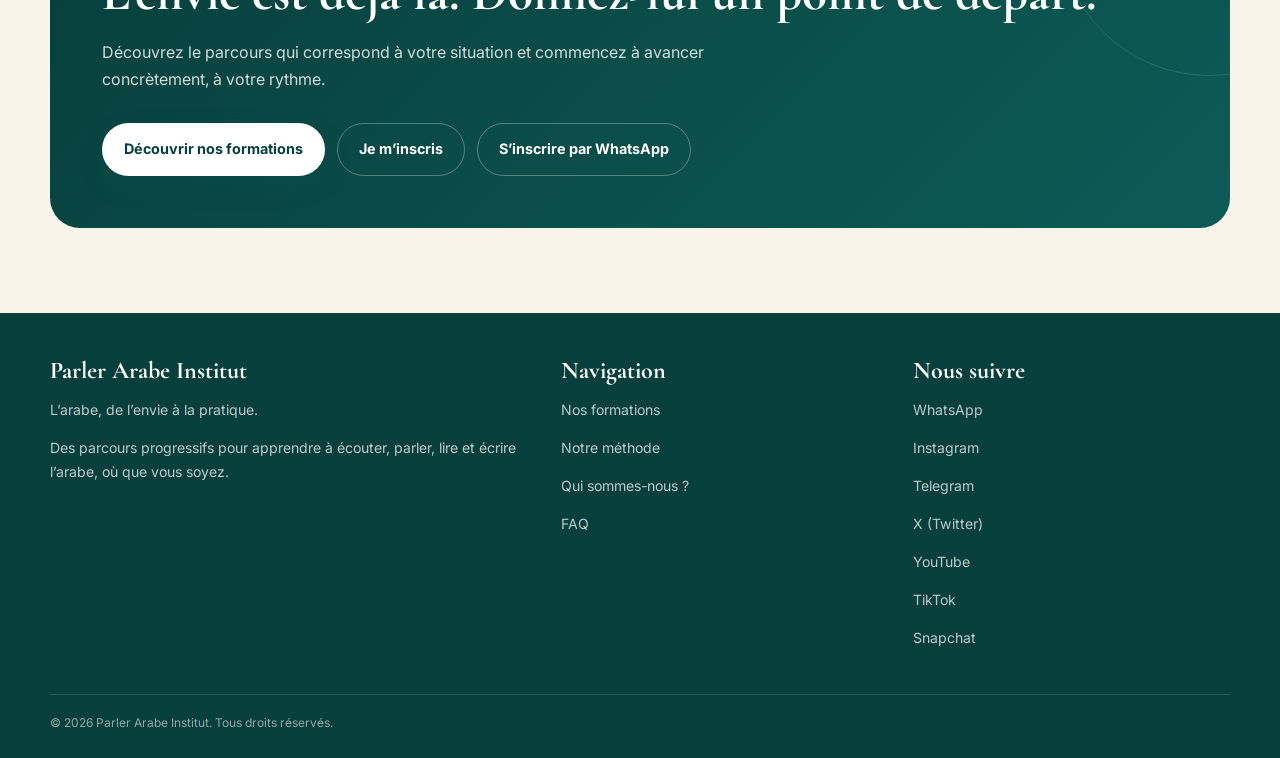
==== commit 0022d291: "Give Arabic and Islamic sciences equal prominence on homepage" ====
--- a/index.html
+++ b/index.html
@@ -40,10 +40,11 @@
     banner.querySelector('.cookie-accept').addEventListener('click',()=>window.paiSetAnalyticsConsent('granted'));
   });
 })();
-</script><meta charset="UTF-8"><meta name="viewport" content="width=device-width, initial-scale=1.0"><meta name="description" content="Cours d’arabe et de Coran en ligne pour francophones. Développez les quatre compétences : écouter et comprendre, parler, lire et écrire, grâce à des parcours progressifs et pratiques."><meta name="robots" content="index, follow"><link rel="canonical" href="https://parlerarabe.fr/"><link rel="stylesheet" href="style.css"><title>Cours d’arabe en ligne pour francophones | Parler Arabe Institut</title></head><body>
+</script><meta charset="UTF-8"><meta name="viewport" content="width=device-width, initial-scale=1.0"><meta name="description" content="Formations en ligne de langue arabe, Coran et sciences islamiques : croyance, purification et prière. Parcours progressifs pour francophones."><meta name="robots" content="index, follow"><link rel="canonical" href="https://parlerarabe.fr/"><link rel="stylesheet" href="style.css"><title>Arabe, Coran et sciences islamiques en ligne | Parler Arabe Institut</title></head><body>
 <header class="navbar"><div class="container nav-inner"><a class="brand" href="index.html"><img src="assets/logo-corrige.png?v=2" alt="Parler Arabe Institut"><div>Parler Arabe<small>INSTITUT</small></div></a><button class="menu-btn" type="button" aria-label="Ouvrir le menu" aria-expanded="false" aria-controls="nav-principale">☰</button><nav id="nav-principale" class="nav-links"><a href="index.html">Accueil</a><a href="formations.html">Formations</a><a href="sciences-islamiques.html">Sciences islamiques</a><a href="qui-sommes-nous.html">Notre équipe</a><a href="faq.html">Questions fréquentes</a><a class="nav-cta" href="inscription.html">Je m’inscris</a></nav></div></header>
-<main><section class="hero"><div class="container hero-grid"><div class="fade-up"><div class="eyebrow">Parler Arabe Institut</div><h1>Apprenez l’arabe et le Coran.<br><em>À votre rythme.</em></h1><p class="lead"><strong>Débutant ou déjà avancé ?</strong> Trouvez un enseignement adapté à votre niveau, avec des cours en ligne et un accompagnement humain.</p><p>Langue arabe, récitation du Coran et études personnalisées : découvrez le parcours qui vous correspond.</p><div class="hero-actions"><a class="btn btn-primary" href="inscription.html">Trouver ma formation →</a><a class="btn btn-secondary" href="inscription.html" target="_blank" rel="noopener">Je m’inscris</a><a class="btn btn-secondary" href="https://wa.me/33758856817" target="_blank" rel="noopener">S’inscrire par WhatsApp</a></div></div><div class="hero-logo fade-up"><div class="logo-frame"><img src="assets/logo-corrige.png?v=2" alt="Logo Parler Arabe Institut"></div></div></div></section>
-<section class="section alt"><div class="container"><div class="section-heading center"><div class="eyebrow">Nos formations</div><h2>Un point de départ pour chacun</h2><p>Vous n’avez pas besoin d’être déjà bon en arabe pour commencer. Que vous partiez de zéro, que vous hésitiez à vous lancer ou que vous souhaitiez donner vie à des acquis déjà présents, choisissez le parcours qui correspond à votre situation et à vos objectifs.</p></div><div class="cards"><article class="card"><div class="number">Parcours 01</div><h3>Alphabétisation & écriture</h3><p>Partir de zéro ou reprendre des bases fragiles pour apprendre ou consolider la lecture et l’écriture de l’arabe, avec notamment la Méthode Madaniya enseignée à la mosquée du Prophète ﷺ.</p><a class="link" href="formations.html#alphabetisation">Découvrir →</a></article><article class="card"><div class="number">Parcours 02</div><h3><span class="arabic">صوت العرب</span> — Ṣawt al-ʿArab</h3><p>Un programme complet en 10 niveaux, entièrement en arabe, pour apprendre par les situations, dialogues, images et textes à écouter, parler, lire et écrire.</p><a class="link" href="formations.html#sawt">Découvrir →</a></article><article class="card"><div class="number">Parcours 03</div><h3>Histoires des prophètes <span class="arabic">قصص النبيين</span></h3><p>Un texte religieux suivi comme terrain d’apprentissage : compréhension, nahw, ṣarf, iʿrāb, traduction, rédaction et réemploi de la langue.</p><a class="link" href="formations.html#approfondissement">Découvrir →</a></article><article class="card"><div class="number">Parcours 04</div><h3>Études personnalisées</h3><p>Un accompagnement construit selon vos objectifs, avec possibilité de cours assurés par des professeurs égyptiens arabophones selon les besoins et disponibilités.</p><a class="link" href="formations.html#personnalise">Découvrir →</a></article><article class="card"><div class="number">Parcours 05 · Coran</div><h3>Étude du Noble Coran <span class="arabic">القرآن الكريم</span></h3><p>Récitation, tajwīd et perfectionnement de la lecture coranique auprès d'un enseignant titulaire d'ijāzāt dans différentes lectures.</p><a class="link" href="formations.html#coran">Découvrir →</a></article></div></div></section>
+<main><section class="hero"><div class="container hero-grid"><div class="fade-up"><div class="eyebrow">Parler Arabe Institut</div><h1>Apprenez l’arabe.<br><em>Étudiez les sciences islamiques.</em></h1><p class="lead"><strong>Langue arabe, Coran et sciences islamiques :</strong> deux grandes voies d’apprentissage, des cours en ligne progressifs et un accompagnement humain.</p><p>Développez votre maîtrise de l’arabe ou approfondissez votre croyance et votre pratique religieuse. Début des nouveaux cours de sciences islamiques la semaine du 7 décembre 2026.</p><div class="hero-actions"><a class="btn btn-primary" href="formations.html">Formations en langue arabe →</a><a class="btn btn-secondary" href="sciences-islamiques.html">Formations en sciences islamiques →</a></div></div><div class="hero-logo fade-up"><div class="logo-frame"><img src="assets/logo-corrige.png?v=2" alt="Logo Parler Arabe Institut"></div></div></div></section>
+<section class="section"><div class="container"><div class="section-heading center"><div class="eyebrow">Deux domaines, une même exigence</div><h2>Choisissez votre voie d’étude</h2><p>Les formations linguistiques et les sciences islamiques occupent une place égale dans notre enseignement. Découvrez les programmes et choisissez selon vos objectifs.</p></div><div class="cards"><article class="card"><div class="number">اللغة العربية · Langue arabe</div><h3>Apprendre et pratiquer l’arabe</h3><p>Alphabétisation, expression, compréhension, lecture, écriture, étude des textes et accompagnement personnalisé.</p><a class="btn btn-primary" href="formations.html">Découvrir les formations d’arabe →</a></article><article class="card"><div class="number">العلوم الشرعية · Sciences islamiques</div><h3>Étudier sa croyance et sa pratique</h3><p>Les six piliers de la foi, la purification et la prière. Deux cours de 1 h 15 chaque semaine, à partir de la semaine du 7 décembre 2026.</p><a class="btn btn-primary" href="sciences-islamiques.html">Découvrir les sciences islamiques →</a></article></div></div></section>
+<section class="section alt"><div class="container"><div class="section-heading center"><div class="eyebrow">Nos formations</div><h2>Un point de départ pour chacun</h2><p>Découvrez les parcours de langue arabe ci-dessous ; les formations en sciences islamiques disposent également de leur propre programme détaillé.</p></div><div class="cards"><article class="card"><div class="number">Parcours 01</div><h3>Alphabétisation & écriture</h3><p>Partir de zéro ou reprendre des bases fragiles pour apprendre ou consolider la lecture et l’écriture de l’arabe, avec notamment la Méthode Madaniya enseignée à la mosquée du Prophète ﷺ.</p><a class="link" href="formations.html#alphabetisation">Découvrir →</a></article><article class="card"><div class="number">Parcours 02</div><h3><span class="arabic">صوت العرب</span> — Ṣawt al-ʿArab</h3><p>Un programme complet en 10 niveaux, entièrement en arabe, pour apprendre par les situations, dialogues, images et textes à écouter, parler, lire et écrire.</p><a class="link" href="formations.html#sawt">Découvrir →</a></article><article class="card"><div class="number">Parcours 03</div><h3>Histoires des prophètes <span class="arabic">قصص النبيين</span></h3><p>Un texte religieux suivi comme terrain d’apprentissage : compréhension, nahw, ṣarf, iʿrāb, traduction, rédaction et réemploi de la langue.</p><a class="link" href="formations.html#approfondissement">Découvrir →</a></article><article class="card"><div class="number">Parcours 04</div><h3>Études personnalisées</h3><p>Un accompagnement construit selon vos objectifs, avec possibilité de cours assurés par des professeurs égyptiens arabophones selon les besoins et disponibilités.</p><a class="link" href="formations.html#personnalise">Découvrir →</a></article><article class="card"><div class="number">Parcours 05 · Coran</div><h3>Étude du Noble Coran <span class="arabic">القرآن الكريم</span></h3><p>Récitation, tajwīd et perfectionnement de la lecture coranique auprès d'un enseignant titulaire d'ijāzāt dans différentes lectures.</p><a class="link" href="formations.html#coran">Découvrir →</a></article></div></div></section>
 <section class="section"><div class="container"><div class="card"><div class="eyebrow">Notre perspective</div><h2>Langue arabe, Coran et sciences islamiques</h2><p>Découvrez nos nouveaux cours de croyance (ʿaqīda), de purification et de prière. Début prévu la semaine du 7 décembre 2026 : deux séances hebdomadaires de 1 h 15, soit 2 h 30 de cours par semaine.</p><p><a class="btn btn-primary" href="sciences-islamiques.html">Découvrir les sciences islamiques →</a></p></div></div></section><section class="section"><div class="container"><div class="section-heading center"><div class="eyebrow">Notre approche</div><h2>Les 4 compétences au cœur de l’apprentissage</h2><p>Apprendre une langue, c’est apprendre à la recevoir, la comprendre et l’utiliser, à l’oral comme à l’écrit.</p></div><div class="skill-grid"><article class="skill"><span class="skill-icon"><svg viewBox="0 0 24 24" aria-hidden="true"><path d="M12 3a6 6 0 0 0-6 6v3a3 3 0 0 0 3 3h1v-6H8a4 4 0 0 1 8 0h-2v6h1a3 3 0 0 0 3-3V9a6 6 0 0 0-6-6Z"/><path d="M18 13v2a5 5 0 0 1-5 5h-1"/></svg></span><h3>Écouter</h3><p>Comprendre progressivement l’arabe que l’on entend.</p></article><article class="skill"><span class="skill-icon"><svg viewBox="0 0 24 24" aria-hidden="true"><path d="M7 18h7a5 5 0 0 0 5-5V8a5 5 0 0 0-5-5H8a5 5 0 0 0-5 5v5a5 5 0 0 0 4 4.9V21l4-3"/><path d="M8 9h6M8 13h4"/></svg></span><h3>Parler</h3><p>Mobiliser ses acquis pour s’exprimer et dialoguer.</p></article><article class="skill"><span class="skill-icon"><svg viewBox="0 0 24 24" aria-hidden="true"><path d="M3 5.5A4.5 4.5 0 0 1 7.5 4H11v16H7.5A4.5 4.5 0 0 0 3 21.5Z"/><path d="M21 5.5A4.5 4.5 0 0 0 16.5 4H13v16h3.5a4.5 4.5 0 0 1 4.5 1.5Z"/></svg></span><h3>Lire</h3><p>Lire avec fluidité et comprendre ce que l’on lit.</p></article><article class="skill"><span class="skill-icon"><svg viewBox="0 0 24 24" aria-hidden="true"><path d="m4 20 4.5-1 10-10a2.1 2.1 0 0 0-3-3l-10 10Z"/><path d="m14 7 3 3M4 20h7"/></svg></span><h3>Écrire</h3><p>Construire des phrases et s’exprimer à l’écrit.</p></article></div><p class="skills-note">Ces quatre compétences se développent ensemble et se renforcent mutuellement.</p></div></section>
 <section class="section alt"><div class="container"><div class="section-heading center"><div class="eyebrow">L'essentiel</div><h2>Un apprentissage régulier et accessible</h2></div><div class="stats"><div class="stat"><strong>2×</strong><span>séances par semaine pour les parcours collectifs d’arabe</span></div><div class="stat"><strong>1 h</strong><span>par séance collective d’arabe</span></div><div class="stat"><strong>35 € / mois</strong><span>uniquement pour les premières classes d’arabe en groupe — hors Coran et cours personnalisés</span></div></div><div class="card" style="margin-top:28px"><div class="eyebrow">Offre de lancement · uniquement pour les cours collectifs d’arabe</div><h2>Cours collectifs d’arabe : 35 € / mois</h2><p><strong>Ce tarif concerne exclusivement les cours d’arabe en groupe.</strong> Il ne s’applique ni aux cours de Coran ni aux études personnalisées, dont les tarifs sont communiqués sur demande.</p><p><strong>Sans frais d’inscription.</strong> Les élèves des premières classes conservent ce tarif tant que leur inscription reste active sans interruption.</p><p>Le <strong>Carnet de suivi pédagogique</strong> est inclus pour tous les élèves.</p><p>🎁 Pour les premières classes, le <strong>Cahier de l’élève</strong> est offert en deux formats : <strong>tablette</strong>, optimisé pour la prise de notes numérique, et <strong>A4</strong>, optimisé pour l’impression et l’écriture manuscrite. Une fiche <strong>« Comment travailler son arabe entre deux cours »</strong> sera également incluse.</p><div class="hero-actions"><a class="btn btn-primary" href="inscription.html" target="_blank" rel="noopener">Je m’inscris</a><a class="btn btn-secondary" href="https://wa.me/33758856817" target="_blank" rel="noopener">S’inscrire par WhatsApp</a></div></div></div></section>
 <section class="section"><div class="container"><div class="cta"><h2>L’envie est déjà là. Donnez-lui un point de départ.</h2><p>Découvrez le parcours qui correspond à votre situation et commencez à avancer concrètement, à votre rythme.</p><div class="hero-actions"><a class="btn btn-primary" style="background:#fff;color:#073f3c" href="formations.html">Découvrir nos formations</a><a class="btn btn-secondary" href="inscription.html" target="_blank" rel="noopener">Je m’inscris</a><a class="btn btn-secondary" href="https://wa.me/33758856817" target="_blank" rel="noopener">S’inscrire par WhatsApp</a></div></div></div></section></main>
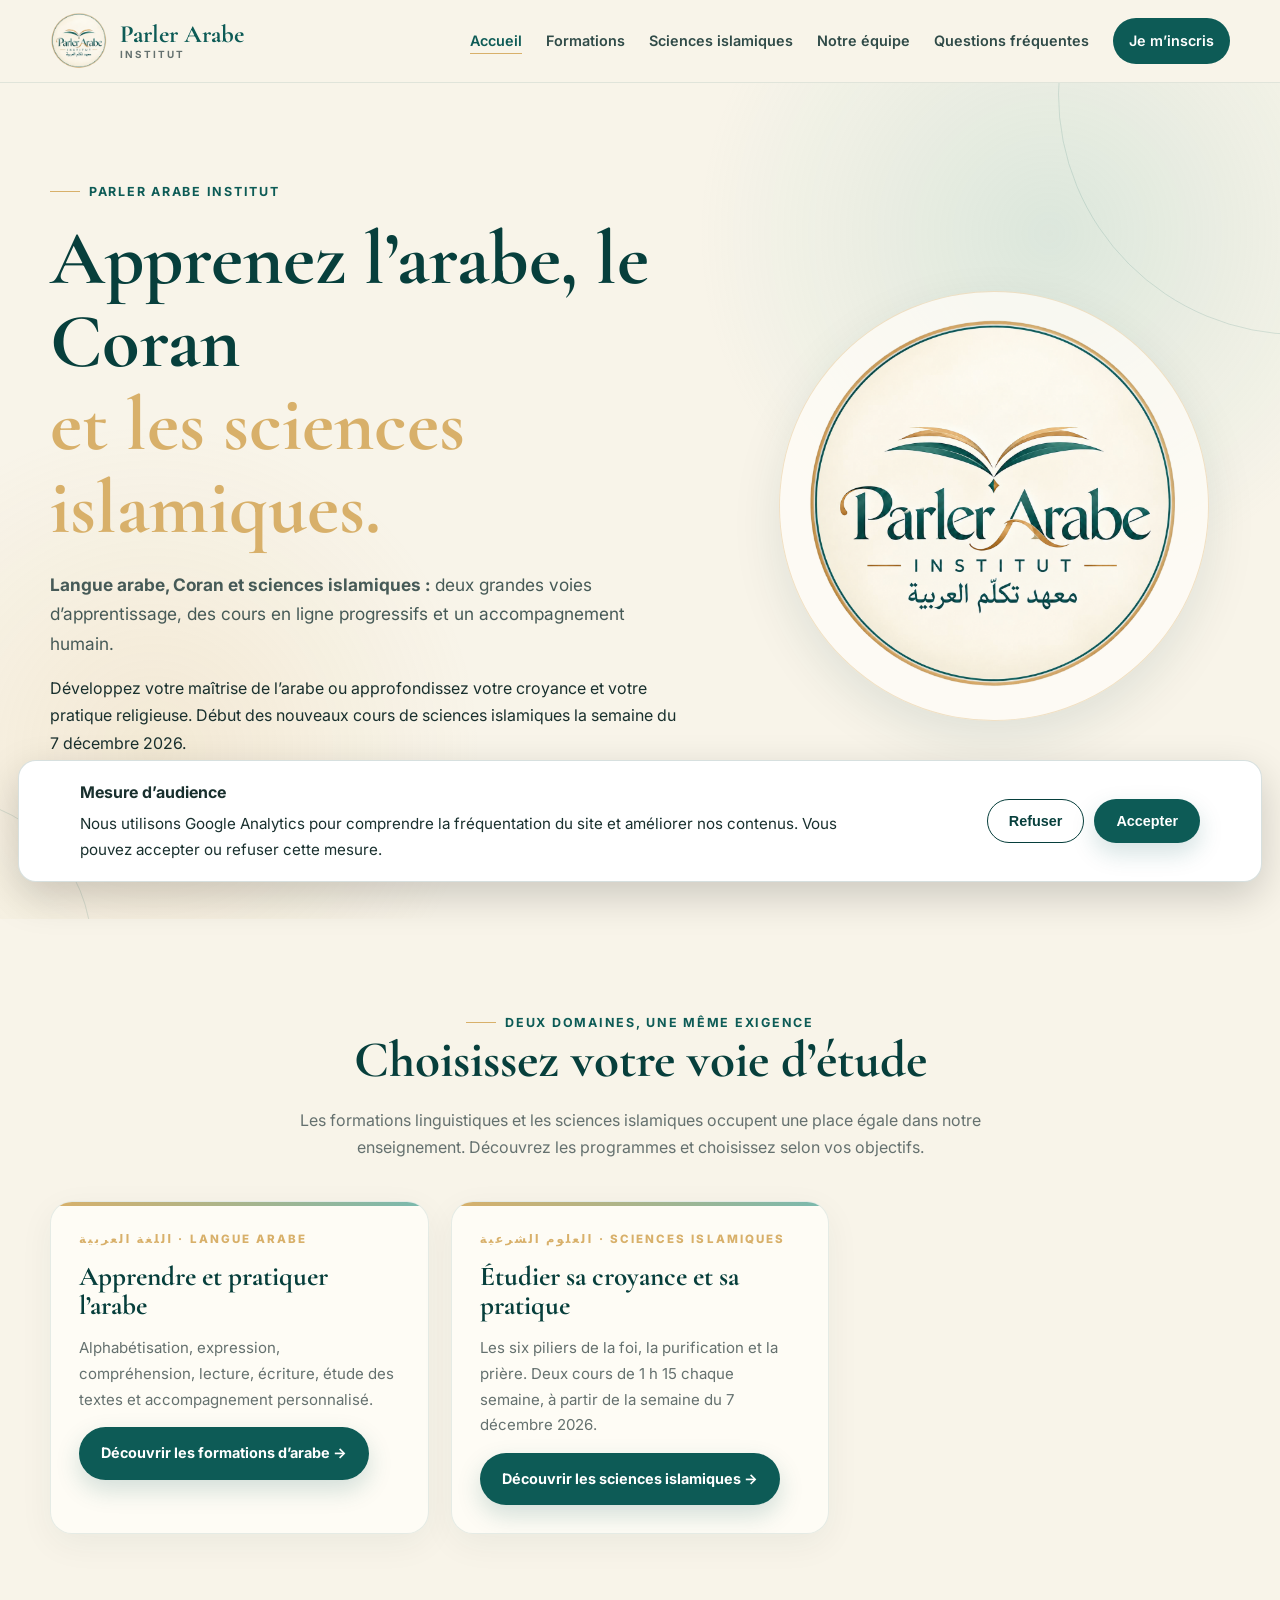
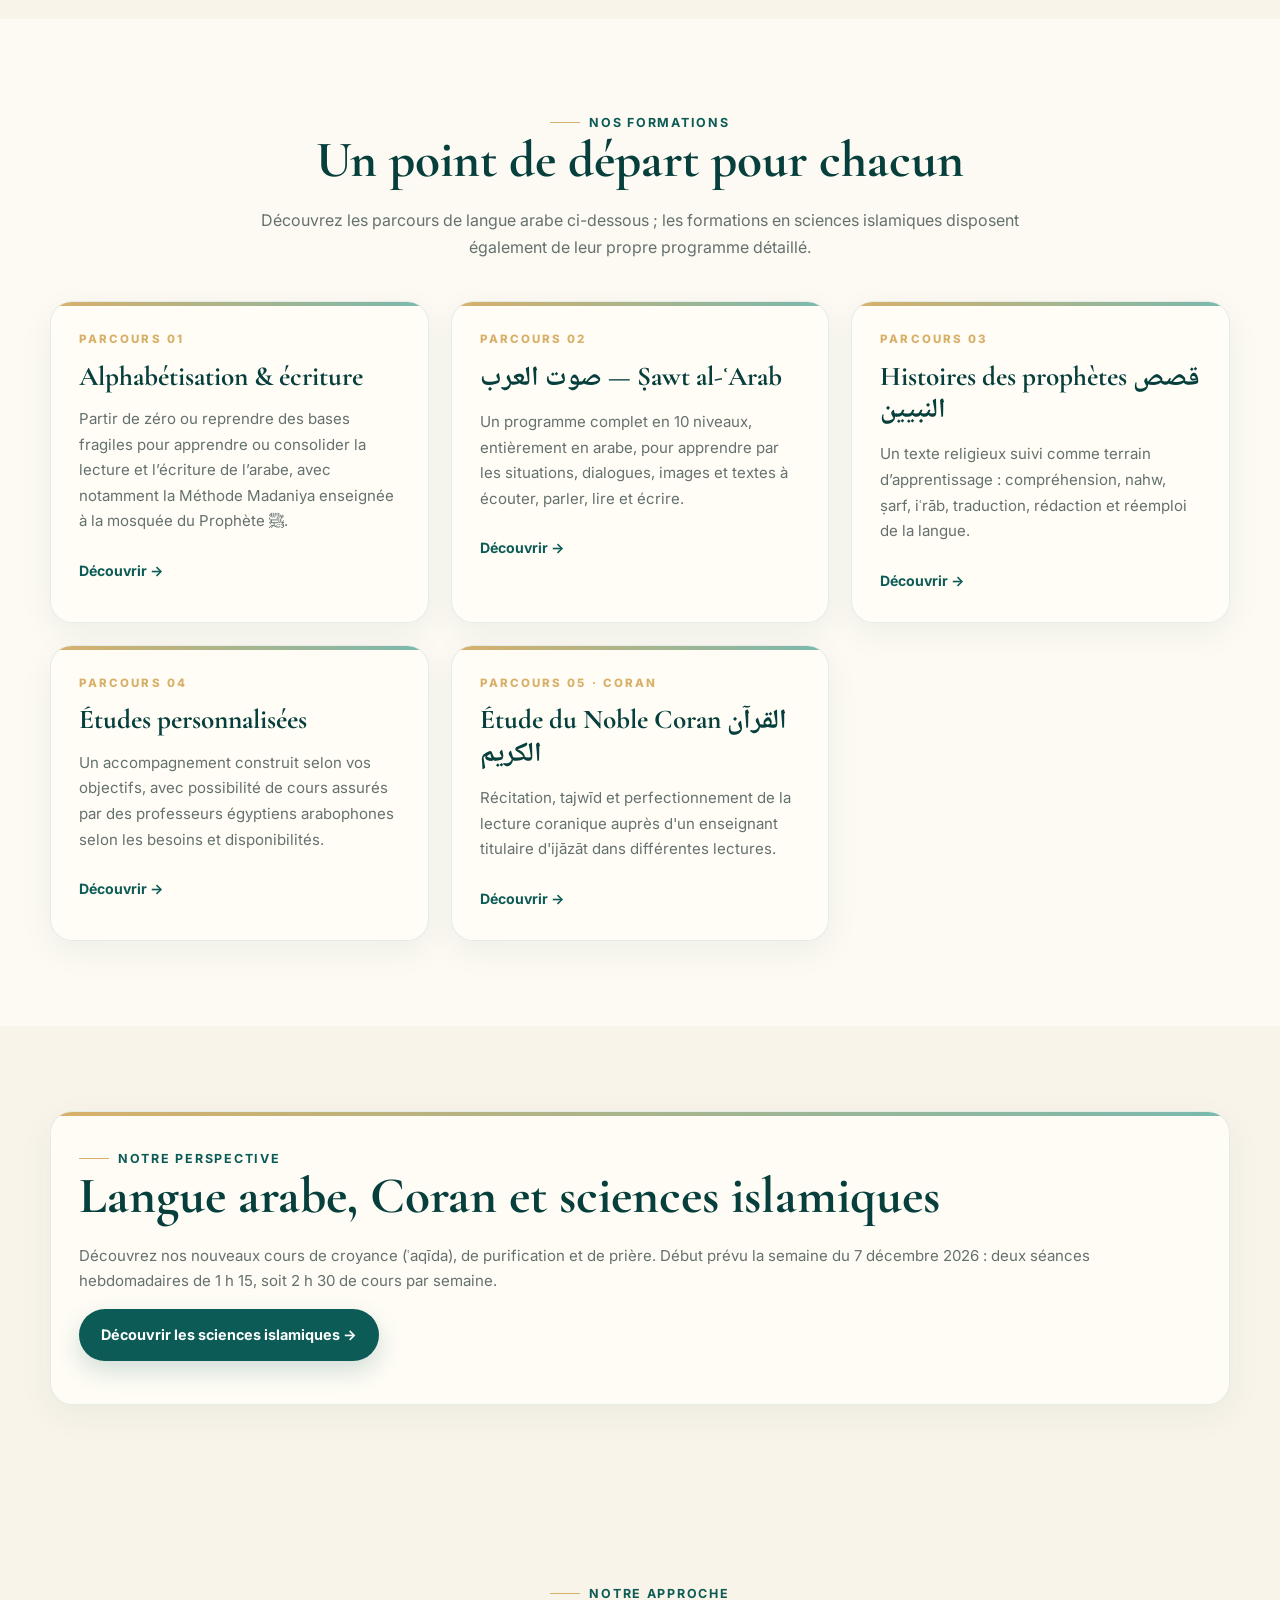
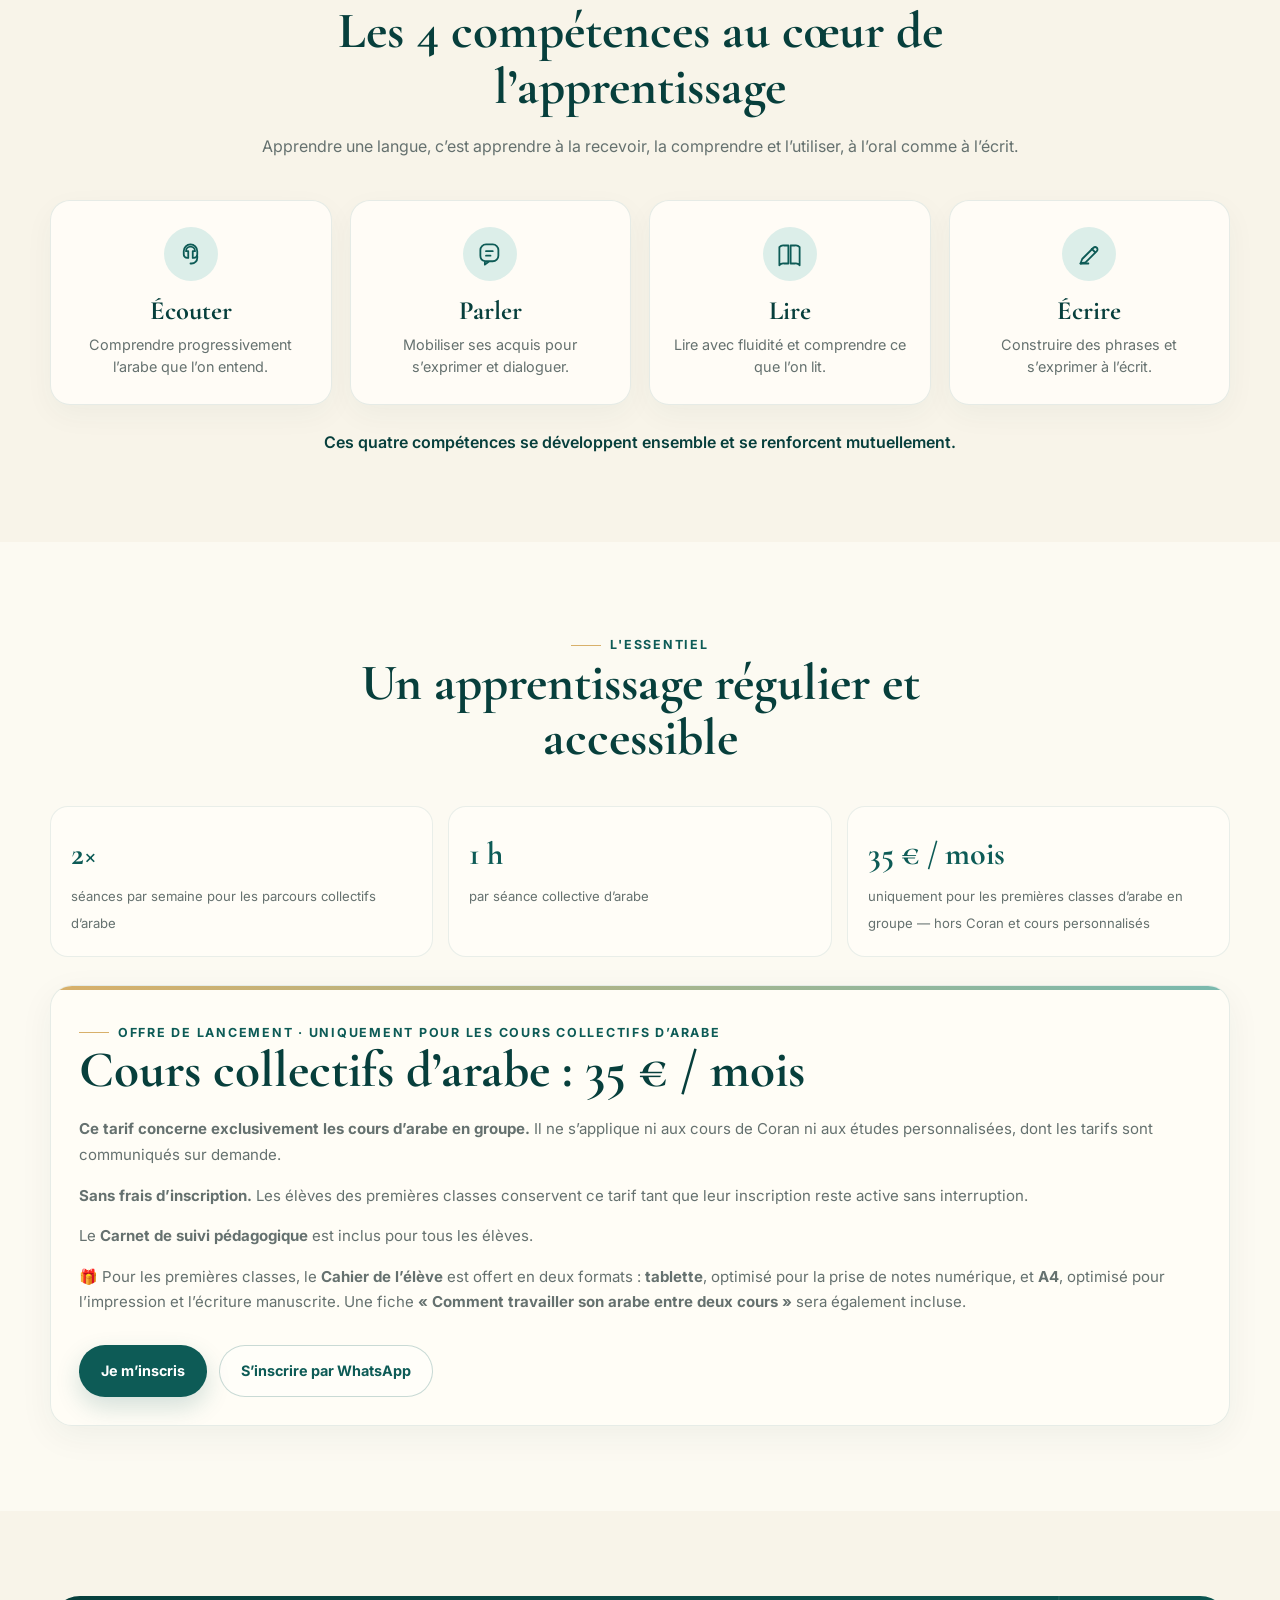
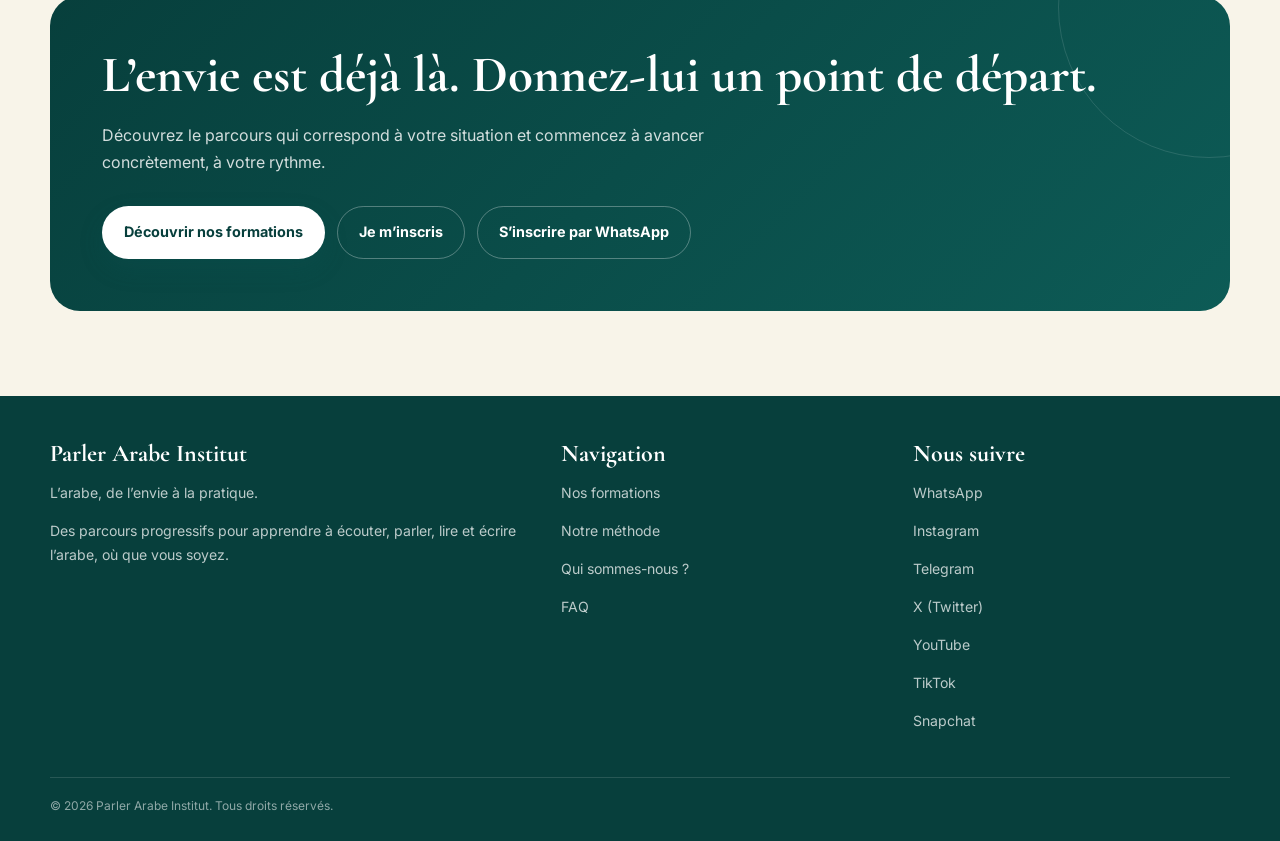
==== commit a7ff94d0: "Mention Arabic, Quran and Islamic sciences together in homepage heading" ====
--- a/index.html
+++ b/index.html
@@ -42,7 +42,7 @@
 })();
 </script><meta charset="UTF-8"><meta name="viewport" content="width=device-width, initial-scale=1.0"><meta name="description" content="Formations en ligne de langue arabe, Coran et sciences islamiques : croyance, purification et prière. Parcours progressifs pour francophones."><meta name="robots" content="index, follow"><link rel="canonical" href="https://parlerarabe.fr/"><link rel="stylesheet" href="style.css"><title>Arabe, Coran et sciences islamiques en ligne | Parler Arabe Institut</title></head><body>
 <header class="navbar"><div class="container nav-inner"><a class="brand" href="index.html"><img src="assets/logo-corrige.png?v=2" alt="Parler Arabe Institut"><div>Parler Arabe<small>INSTITUT</small></div></a><button class="menu-btn" type="button" aria-label="Ouvrir le menu" aria-expanded="false" aria-controls="nav-principale">☰</button><nav id="nav-principale" class="nav-links"><a href="index.html">Accueil</a><a href="formations.html">Formations</a><a href="sciences-islamiques.html">Sciences islamiques</a><a href="qui-sommes-nous.html">Notre équipe</a><a href="faq.html">Questions fréquentes</a><a class="nav-cta" href="inscription.html">Je m’inscris</a></nav></div></header>
-<main><section class="hero"><div class="container hero-grid"><div class="fade-up"><div class="eyebrow">Parler Arabe Institut</div><h1>Apprenez l’arabe.<br><em>Étudiez les sciences islamiques.</em></h1><p class="lead"><strong>Langue arabe, Coran et sciences islamiques :</strong> deux grandes voies d’apprentissage, des cours en ligne progressifs et un accompagnement humain.</p><p>Développez votre maîtrise de l’arabe ou approfondissez votre croyance et votre pratique religieuse. Début des nouveaux cours de sciences islamiques la semaine du 7 décembre 2026.</p><div class="hero-actions"><a class="btn btn-primary" href="formations.html">Formations en langue arabe →</a><a class="btn btn-secondary" href="sciences-islamiques.html">Formations en sciences islamiques →</a></div></div><div class="hero-logo fade-up"><div class="logo-frame"><img src="assets/logo-corrige.png?v=2" alt="Logo Parler Arabe Institut"></div></div></div></section>
+<main><section class="hero"><div class="container hero-grid"><div class="fade-up"><div class="eyebrow">Parler Arabe Institut</div><h1>Apprenez l’arabe, le Coran<br><em>et les sciences islamiques.</em></h1><p class="lead"><strong>Langue arabe, Coran et sciences islamiques :</strong> deux grandes voies d’apprentissage, des cours en ligne progressifs et un accompagnement humain.</p><p>Développez votre maîtrise de l’arabe ou approfondissez votre croyance et votre pratique religieuse. Début des nouveaux cours de sciences islamiques la semaine du 7 décembre 2026.</p><div class="hero-actions"><a class="btn btn-primary" href="formations.html">Formations en langue arabe →</a><a class="btn btn-secondary" href="sciences-islamiques.html">Formations en sciences islamiques →</a></div></div><div class="hero-logo fade-up"><div class="logo-frame"><img src="assets/logo-corrige.png?v=2" alt="Logo Parler Arabe Institut"></div></div></div></section>
 <section class="section"><div class="container"><div class="section-heading center"><div class="eyebrow">Deux domaines, une même exigence</div><h2>Choisissez votre voie d’étude</h2><p>Les formations linguistiques et les sciences islamiques occupent une place égale dans notre enseignement. Découvrez les programmes et choisissez selon vos objectifs.</p></div><div class="cards"><article class="card"><div class="number">اللغة العربية · Langue arabe</div><h3>Apprendre et pratiquer l’arabe</h3><p>Alphabétisation, expression, compréhension, lecture, écriture, étude des textes et accompagnement personnalisé.</p><a class="btn btn-primary" href="formations.html">Découvrir les formations d’arabe →</a></article><article class="card"><div class="number">العلوم الشرعية · Sciences islamiques</div><h3>Étudier sa croyance et sa pratique</h3><p>Les six piliers de la foi, la purification et la prière. Deux cours de 1 h 15 chaque semaine, à partir de la semaine du 7 décembre 2026.</p><a class="btn btn-primary" href="sciences-islamiques.html">Découvrir les sciences islamiques →</a></article></div></div></section>
 <section class="section alt"><div class="container"><div class="section-heading center"><div class="eyebrow">Nos formations</div><h2>Un point de départ pour chacun</h2><p>Découvrez les parcours de langue arabe ci-dessous ; les formations en sciences islamiques disposent également de leur propre programme détaillé.</p></div><div class="cards"><article class="card"><div class="number">Parcours 01</div><h3>Alphabétisation & écriture</h3><p>Partir de zéro ou reprendre des bases fragiles pour apprendre ou consolider la lecture et l’écriture de l’arabe, avec notamment la Méthode Madaniya enseignée à la mosquée du Prophète ﷺ.</p><a class="link" href="formations.html#alphabetisation">Découvrir →</a></article><article class="card"><div class="number">Parcours 02</div><h3><span class="arabic">صوت العرب</span> — Ṣawt al-ʿArab</h3><p>Un programme complet en 10 niveaux, entièrement en arabe, pour apprendre par les situations, dialogues, images et textes à écouter, parler, lire et écrire.</p><a class="link" href="formations.html#sawt">Découvrir →</a></article><article class="card"><div class="number">Parcours 03</div><h3>Histoires des prophètes <span class="arabic">قصص النبيين</span></h3><p>Un texte religieux suivi comme terrain d’apprentissage : compréhension, nahw, ṣarf, iʿrāb, traduction, rédaction et réemploi de la langue.</p><a class="link" href="formations.html#approfondissement">Découvrir →</a></article><article class="card"><div class="number">Parcours 04</div><h3>Études personnalisées</h3><p>Un accompagnement construit selon vos objectifs, avec possibilité de cours assurés par des professeurs égyptiens arabophones selon les besoins et disponibilités.</p><a class="link" href="formations.html#personnalise">Découvrir →</a></article><article class="card"><div class="number">Parcours 05 · Coran</div><h3>Étude du Noble Coran <span class="arabic">القرآن الكريم</span></h3><p>Récitation, tajwīd et perfectionnement de la lecture coranique auprès d'un enseignant titulaire d'ijāzāt dans différentes lectures.</p><a class="link" href="formations.html#coran">Découvrir →</a></article></div></div></section>
 <section class="section"><div class="container"><div class="card"><div class="eyebrow">Notre perspective</div><h2>Langue arabe, Coran et sciences islamiques</h2><p>Découvrez nos nouveaux cours de croyance (ʿaqīda), de purification et de prière. Début prévu la semaine du 7 décembre 2026 : deux séances hebdomadaires de 1 h 15, soit 2 h 30 de cours par semaine.</p><p><a class="btn btn-primary" href="sciences-islamiques.html">Découvrir les sciences islamiques →</a></p></div></div></section><section class="section"><div class="container"><div class="section-heading center"><div class="eyebrow">Notre approche</div><h2>Les 4 compétences au cœur de l’apprentissage</h2><p>Apprendre une langue, c’est apprendre à la recevoir, la comprendre et l’utiliser, à l’oral comme à l’écrit.</p></div><div class="skill-grid"><article class="skill"><span class="skill-icon"><svg viewBox="0 0 24 24" aria-hidden="true"><path d="M12 3a6 6 0 0 0-6 6v3a3 3 0 0 0 3 3h1v-6H8a4 4 0 0 1 8 0h-2v6h1a3 3 0 0 0 3-3V9a6 6 0 0 0-6-6Z"/><path d="M18 13v2a5 5 0 0 1-5 5h-1"/></svg></span><h3>Écouter</h3><p>Comprendre progressivement l’arabe que l’on entend.</p></article><article class="skill"><span class="skill-icon"><svg viewBox="0 0 24 24" aria-hidden="true"><path d="M7 18h7a5 5 0 0 0 5-5V8a5 5 0 0 0-5-5H8a5 5 0 0 0-5 5v5a5 5 0 0 0 4 4.9V21l4-3"/><path d="M8 9h6M8 13h4"/></svg></span><h3>Parler</h3><p>Mobiliser ses acquis pour s’exprimer et dialoguer.</p></article><article class="skill"><span class="skill-icon"><svg viewBox="0 0 24 24" aria-hidden="true"><path d="M3 5.5A4.5 4.5 0 0 1 7.5 4H11v16H7.5A4.5 4.5 0 0 0 3 21.5Z"/><path d="M21 5.5A4.5 4.5 0 0 0 16.5 4H13v16h3.5a4.5 4.5 0 0 1 4.5 1.5Z"/></svg></span><h3>Lire</h3><p>Lire avec fluidité et comprendre ce que l’on lit.</p></article><article class="skill"><span class="skill-icon"><svg viewBox="0 0 24 24" aria-hidden="true"><path d="m4 20 4.5-1 10-10a2.1 2.1 0 0 0-3-3l-10 10Z"/><path d="m14 7 3 3M4 20h7"/></svg></span><h3>Écrire</h3><p>Construire des phrases et s’exprimer à l’écrit.</p></article></div><p class="skills-note">Ces quatre compétences se développent ensemble et se renforcent mutuellement.</p></div></section>
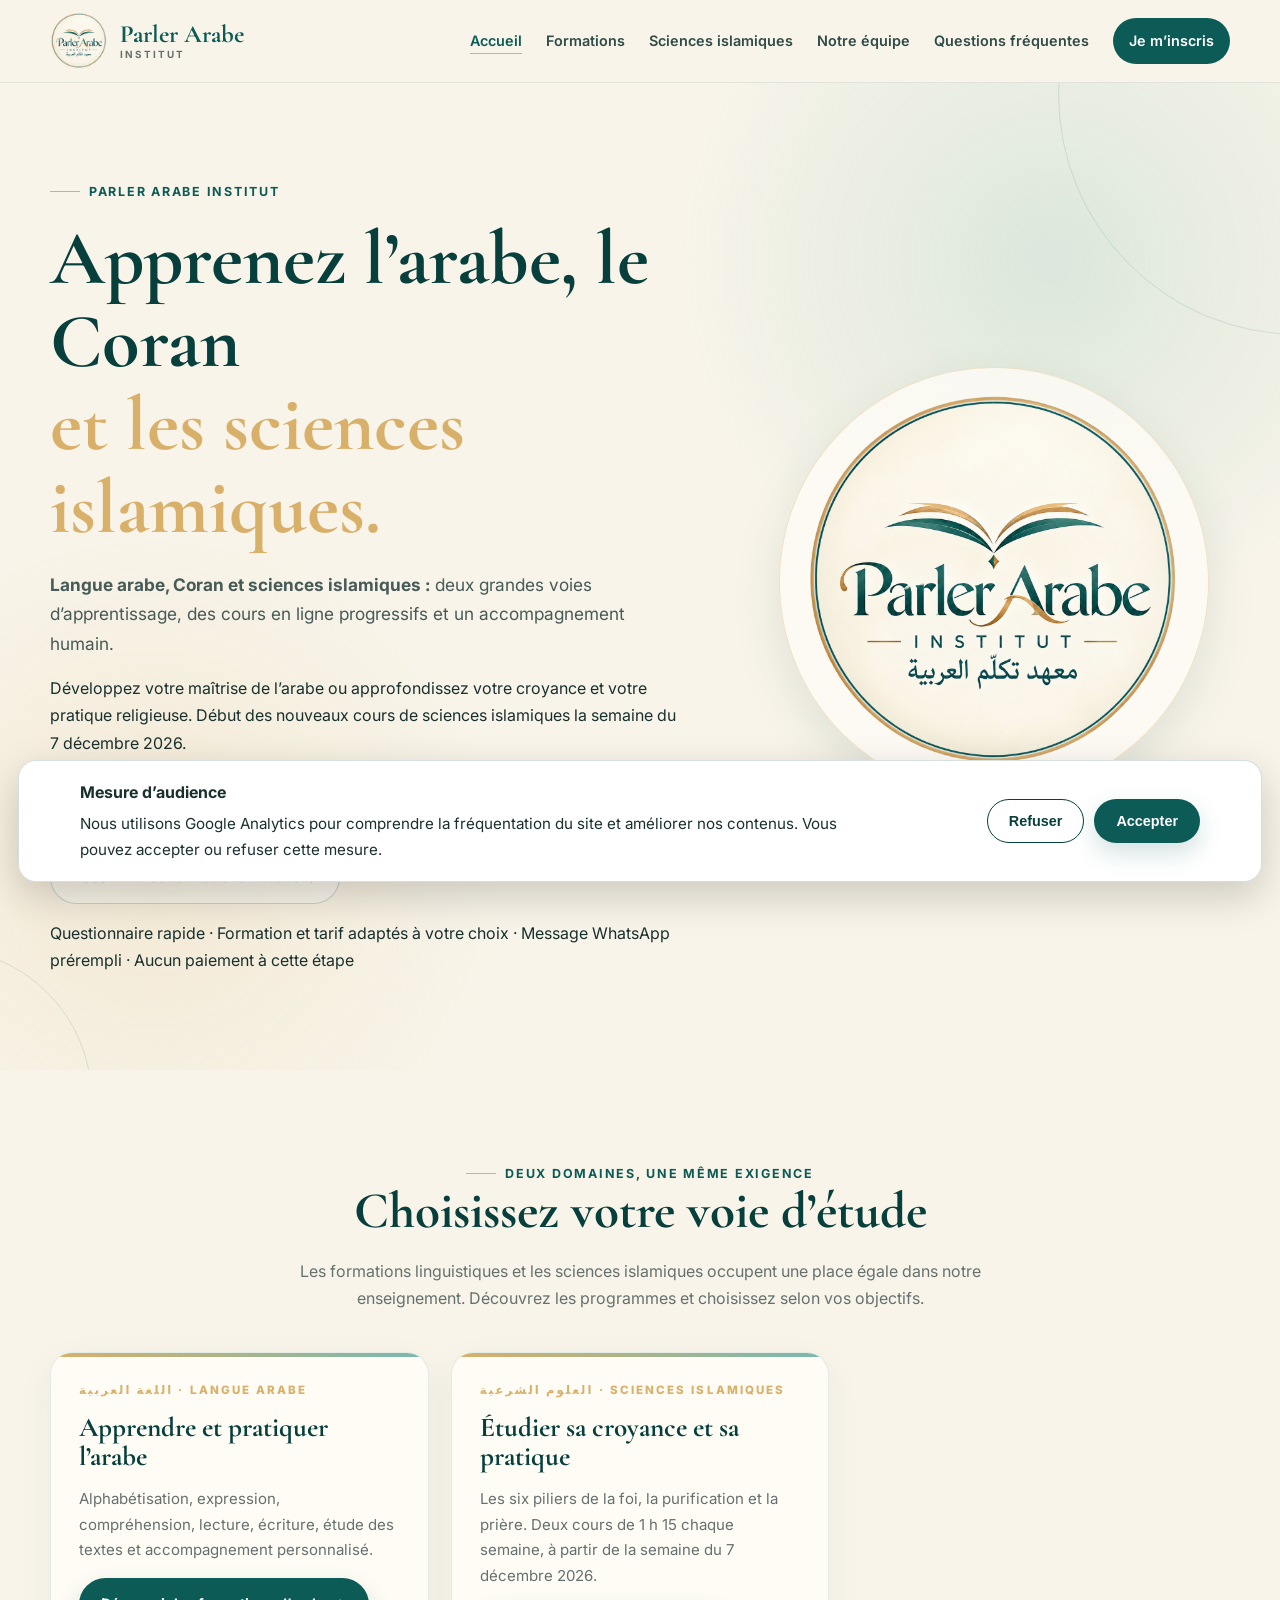
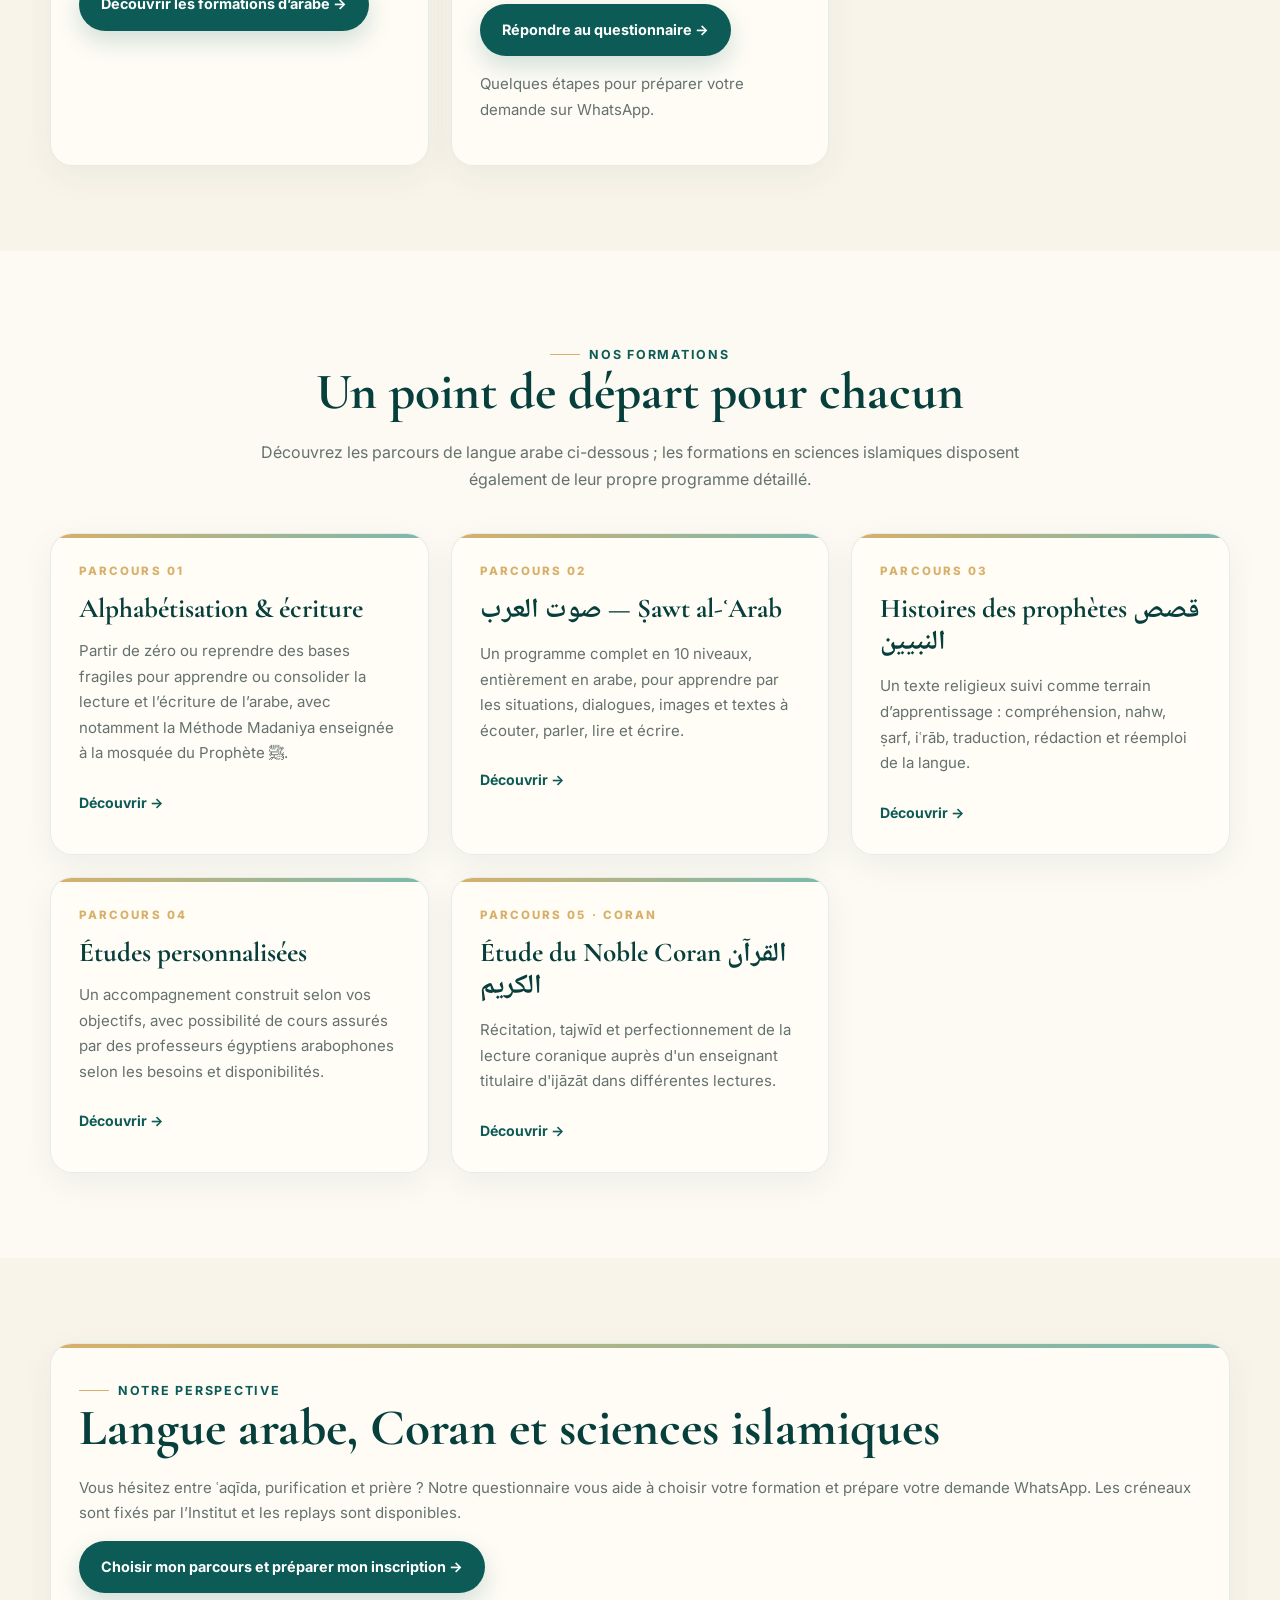
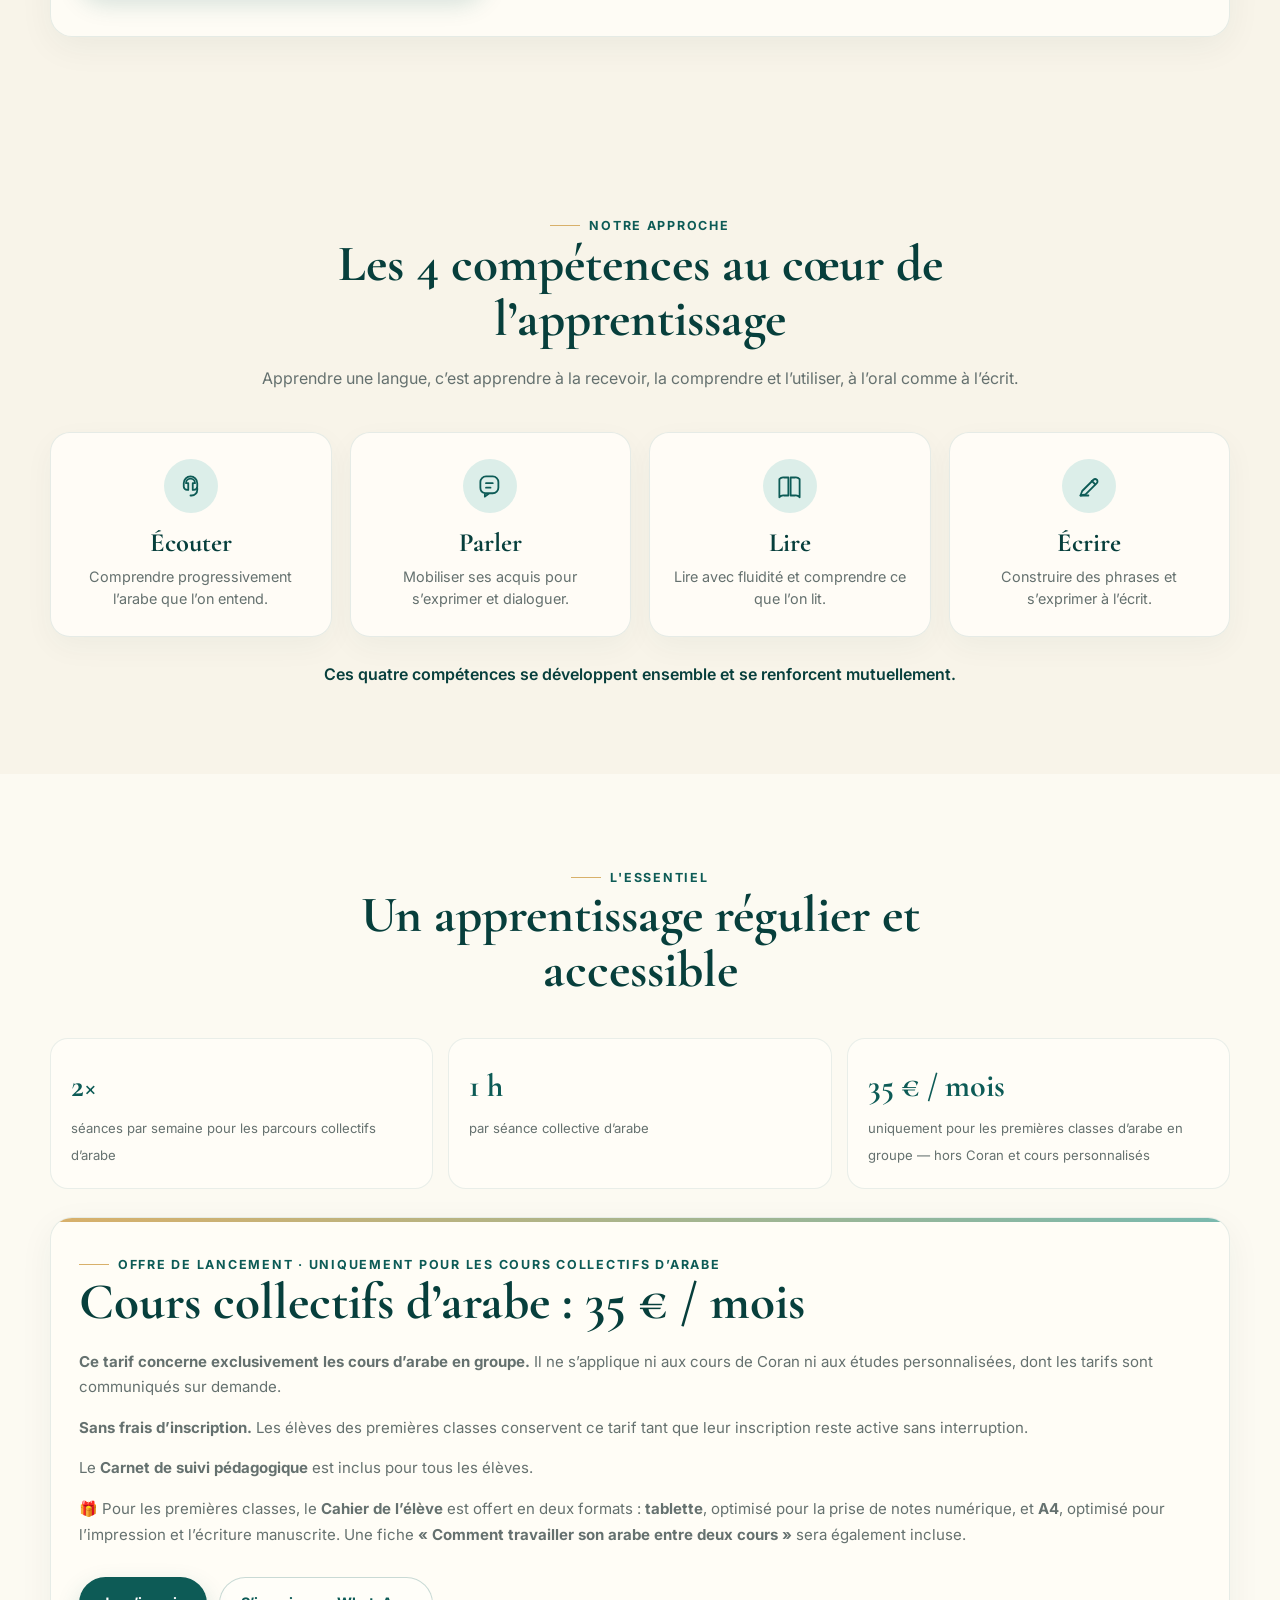
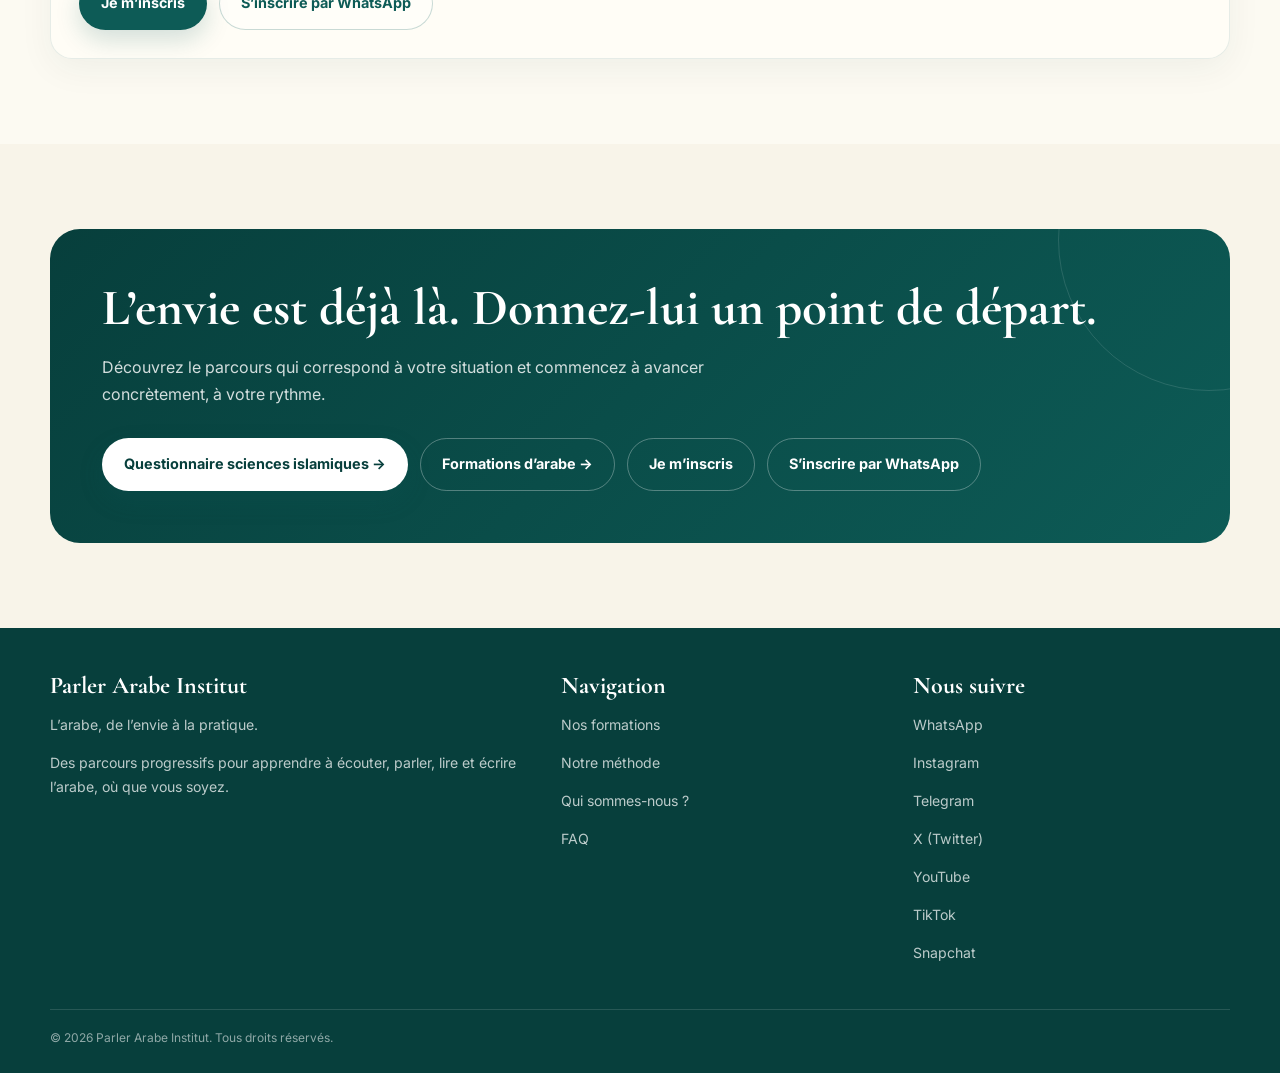
==== commit e4772db2: "Promote Islamic sciences WhatsApp questionnaire prominently on homepage" ====
--- a/index.html
+++ b/index.html
@@ -42,10 +42,10 @@
 })();
 </script><meta charset="UTF-8"><meta name="viewport" content="width=device-width, initial-scale=1.0"><meta name="description" content="Formations en ligne de langue arabe, Coran et sciences islamiques : croyance, purification et prière. Parcours progressifs pour francophones."><meta name="robots" content="index, follow"><link rel="canonical" href="https://parlerarabe.fr/"><link rel="stylesheet" href="style.css"><title>Arabe, Coran et sciences islamiques en ligne | Parler Arabe Institut</title></head><body>
 <header class="navbar"><div class="container nav-inner"><a class="brand" href="index.html"><img src="assets/logo-corrige.png?v=2" alt="Parler Arabe Institut"><div>Parler Arabe<small>INSTITUT</small></div></a><button class="menu-btn" type="button" aria-label="Ouvrir le menu" aria-expanded="false" aria-controls="nav-principale">☰</button><nav id="nav-principale" class="nav-links"><a href="index.html">Accueil</a><a href="formations.html">Formations</a><a href="sciences-islamiques.html">Sciences islamiques</a><a href="qui-sommes-nous.html">Notre équipe</a><a href="faq.html">Questions fréquentes</a><a class="nav-cta" href="inscription.html">Je m’inscris</a></nav></div></header>
-<main><section class="hero"><div class="container hero-grid"><div class="fade-up"><div class="eyebrow">Parler Arabe Institut</div><h1>Apprenez l’arabe, le Coran<br><em>et les sciences islamiques.</em></h1><p class="lead"><strong>Langue arabe, Coran et sciences islamiques :</strong> deux grandes voies d’apprentissage, des cours en ligne progressifs et un accompagnement humain.</p><p>Développez votre maîtrise de l’arabe ou approfondissez votre croyance et votre pratique religieuse. Début des nouveaux cours de sciences islamiques la semaine du 7 décembre 2026.</p><div class="hero-actions"><a class="btn btn-primary" href="formations.html">Formations en langue arabe →</a><a class="btn btn-secondary" href="sciences-islamiques.html">Formations en sciences islamiques →</a></div></div><div class="hero-logo fade-up"><div class="logo-frame"><img src="assets/logo-corrige.png?v=2" alt="Logo Parler Arabe Institut"></div></div></div></section>
-<section class="section"><div class="container"><div class="section-heading center"><div class="eyebrow">Deux domaines, une même exigence</div><h2>Choisissez votre voie d’étude</h2><p>Les formations linguistiques et les sciences islamiques occupent une place égale dans notre enseignement. Découvrez les programmes et choisissez selon vos objectifs.</p></div><div class="cards"><article class="card"><div class="number">اللغة العربية · Langue arabe</div><h3>Apprendre et pratiquer l’arabe</h3><p>Alphabétisation, expression, compréhension, lecture, écriture, étude des textes et accompagnement personnalisé.</p><a class="btn btn-primary" href="formations.html">Découvrir les formations d’arabe →</a></article><article class="card"><div class="number">العلوم الشرعية · Sciences islamiques</div><h3>Étudier sa croyance et sa pratique</h3><p>Les six piliers de la foi, la purification et la prière. Deux cours de 1 h 15 chaque semaine, à partir de la semaine du 7 décembre 2026.</p><a class="btn btn-primary" href="sciences-islamiques.html">Découvrir les sciences islamiques →</a></article></div></div></section>
+<main><section class="hero"><div class="container hero-grid"><div class="fade-up"><div class="eyebrow">Parler Arabe Institut</div><h1>Apprenez l’arabe, le Coran<br><em>et les sciences islamiques.</em></h1><p class="lead"><strong>Langue arabe, Coran et sciences islamiques :</strong> deux grandes voies d’apprentissage, des cours en ligne progressifs et un accompagnement humain.</p><p>Développez votre maîtrise de l’arabe ou approfondissez votre croyance et votre pratique religieuse. Début des nouveaux cours de sciences islamiques la semaine du 7 décembre 2026.</p><div class="hero-actions"><a class="btn btn-primary" href="sciences-islamiques.html#orientation">Trouver mon parcours en sciences islamiques →</a><a class="btn btn-secondary" href="formations.html">Découvrir les formations d’arabe →</a></div><p class="hero-reassurance">Questionnaire rapide · Formation et tarif adaptés à votre choix · Message WhatsApp prérempli · Aucun paiement à cette étape</p></div><div class="hero-logo fade-up"><div class="logo-frame"><img src="assets/logo-corrige.png?v=2" alt="Logo Parler Arabe Institut"></div></div></div></section>
+<section class="section"><div class="container"><div class="section-heading center"><div class="eyebrow">Deux domaines, une même exigence</div><h2>Choisissez votre voie d’étude</h2><p>Les formations linguistiques et les sciences islamiques occupent une place égale dans notre enseignement. Découvrez les programmes et choisissez selon vos objectifs.</p></div><div class="cards"><article class="card"><div class="number">اللغة العربية · Langue arabe</div><h3>Apprendre et pratiquer l’arabe</h3><p>Alphabétisation, expression, compréhension, lecture, écriture, étude des textes et accompagnement personnalisé.</p><a class="btn btn-primary" href="formations.html">Découvrir les formations d’arabe →</a></article><article class="card"><div class="number">العلوم الشرعية · Sciences islamiques</div><h3>Étudier sa croyance et sa pratique</h3><p>Les six piliers de la foi, la purification et la prière. Deux cours de 1 h 15 chaque semaine, à partir de la semaine du 7 décembre 2026.</p><a class="btn btn-primary" href="sciences-islamiques.html#orientation">Répondre au questionnaire →</a><p class="card-helper">Quelques étapes pour préparer votre demande sur WhatsApp.</p></article></div></div></section>
 <section class="section alt"><div class="container"><div class="section-heading center"><div class="eyebrow">Nos formations</div><h2>Un point de départ pour chacun</h2><p>Découvrez les parcours de langue arabe ci-dessous ; les formations en sciences islamiques disposent également de leur propre programme détaillé.</p></div><div class="cards"><article class="card"><div class="number">Parcours 01</div><h3>Alphabétisation & écriture</h3><p>Partir de zéro ou reprendre des bases fragiles pour apprendre ou consolider la lecture et l’écriture de l’arabe, avec notamment la Méthode Madaniya enseignée à la mosquée du Prophète ﷺ.</p><a class="link" href="formations.html#alphabetisation">Découvrir →</a></article><article class="card"><div class="number">Parcours 02</div><h3><span class="arabic">صوت العرب</span> — Ṣawt al-ʿArab</h3><p>Un programme complet en 10 niveaux, entièrement en arabe, pour apprendre par les situations, dialogues, images et textes à écouter, parler, lire et écrire.</p><a class="link" href="formations.html#sawt">Découvrir →</a></article><article class="card"><div class="number">Parcours 03</div><h3>Histoires des prophètes <span class="arabic">قصص النبيين</span></h3><p>Un texte religieux suivi comme terrain d’apprentissage : compréhension, nahw, ṣarf, iʿrāb, traduction, rédaction et réemploi de la langue.</p><a class="link" href="formations.html#approfondissement">Découvrir →</a></article><article class="card"><div class="number">Parcours 04</div><h3>Études personnalisées</h3><p>Un accompagnement construit selon vos objectifs, avec possibilité de cours assurés par des professeurs égyptiens arabophones selon les besoins et disponibilités.</p><a class="link" href="formations.html#personnalise">Découvrir →</a></article><article class="card"><div class="number">Parcours 05 · Coran</div><h3>Étude du Noble Coran <span class="arabic">القرآن الكريم</span></h3><p>Récitation, tajwīd et perfectionnement de la lecture coranique auprès d'un enseignant titulaire d'ijāzāt dans différentes lectures.</p><a class="link" href="formations.html#coran">Découvrir →</a></article></div></div></section>
-<section class="section"><div class="container"><div class="card"><div class="eyebrow">Notre perspective</div><h2>Langue arabe, Coran et sciences islamiques</h2><p>Découvrez nos nouveaux cours de croyance (ʿaqīda), de purification et de prière. Début prévu la semaine du 7 décembre 2026 : deux séances hebdomadaires de 1 h 15, soit 2 h 30 de cours par semaine.</p><p><a class="btn btn-primary" href="sciences-islamiques.html">Découvrir les sciences islamiques →</a></p></div></div></section><section class="section"><div class="container"><div class="section-heading center"><div class="eyebrow">Notre approche</div><h2>Les 4 compétences au cœur de l’apprentissage</h2><p>Apprendre une langue, c’est apprendre à la recevoir, la comprendre et l’utiliser, à l’oral comme à l’écrit.</p></div><div class="skill-grid"><article class="skill"><span class="skill-icon"><svg viewBox="0 0 24 24" aria-hidden="true"><path d="M12 3a6 6 0 0 0-6 6v3a3 3 0 0 0 3 3h1v-6H8a4 4 0 0 1 8 0h-2v6h1a3 3 0 0 0 3-3V9a6 6 0 0 0-6-6Z"/><path d="M18 13v2a5 5 0 0 1-5 5h-1"/></svg></span><h3>Écouter</h3><p>Comprendre progressivement l’arabe que l’on entend.</p></article><article class="skill"><span class="skill-icon"><svg viewBox="0 0 24 24" aria-hidden="true"><path d="M7 18h7a5 5 0 0 0 5-5V8a5 5 0 0 0-5-5H8a5 5 0 0 0-5 5v5a5 5 0 0 0 4 4.9V21l4-3"/><path d="M8 9h6M8 13h4"/></svg></span><h3>Parler</h3><p>Mobiliser ses acquis pour s’exprimer et dialoguer.</p></article><article class="skill"><span class="skill-icon"><svg viewBox="0 0 24 24" aria-hidden="true"><path d="M3 5.5A4.5 4.5 0 0 1 7.5 4H11v16H7.5A4.5 4.5 0 0 0 3 21.5Z"/><path d="M21 5.5A4.5 4.5 0 0 0 16.5 4H13v16h3.5a4.5 4.5 0 0 1 4.5 1.5Z"/></svg></span><h3>Lire</h3><p>Lire avec fluidité et comprendre ce que l’on lit.</p></article><article class="skill"><span class="skill-icon"><svg viewBox="0 0 24 24" aria-hidden="true"><path d="m4 20 4.5-1 10-10a2.1 2.1 0 0 0-3-3l-10 10Z"/><path d="m14 7 3 3M4 20h7"/></svg></span><h3>Écrire</h3><p>Construire des phrases et s’exprimer à l’écrit.</p></article></div><p class="skills-note">Ces quatre compétences se développent ensemble et se renforcent mutuellement.</p></div></section>
+<section class="section"><div class="container"><div class="card"><div class="eyebrow">Notre perspective</div><h2>Langue arabe, Coran et sciences islamiques</h2><p>Vous hésitez entre ʿaqīda, purification et prière ? Notre questionnaire vous aide à choisir votre formation et prépare votre demande WhatsApp. Les créneaux sont fixés par l’Institut et les replays sont disponibles.</p><p><a class="btn btn-primary" href="sciences-islamiques.html#orientation">Choisir mon parcours et préparer mon inscription →</a></p></div></div></section><section class="section"><div class="container"><div class="section-heading center"><div class="eyebrow">Notre approche</div><h2>Les 4 compétences au cœur de l’apprentissage</h2><p>Apprendre une langue, c’est apprendre à la recevoir, la comprendre et l’utiliser, à l’oral comme à l’écrit.</p></div><div class="skill-grid"><article class="skill"><span class="skill-icon"><svg viewBox="0 0 24 24" aria-hidden="true"><path d="M12 3a6 6 0 0 0-6 6v3a3 3 0 0 0 3 3h1v-6H8a4 4 0 0 1 8 0h-2v6h1a3 3 0 0 0 3-3V9a6 6 0 0 0-6-6Z"/><path d="M18 13v2a5 5 0 0 1-5 5h-1"/></svg></span><h3>Écouter</h3><p>Comprendre progressivement l’arabe que l’on entend.</p></article><article class="skill"><span class="skill-icon"><svg viewBox="0 0 24 24" aria-hidden="true"><path d="M7 18h7a5 5 0 0 0 5-5V8a5 5 0 0 0-5-5H8a5 5 0 0 0-5 5v5a5 5 0 0 0 4 4.9V21l4-3"/><path d="M8 9h6M8 13h4"/></svg></span><h3>Parler</h3><p>Mobiliser ses acquis pour s’exprimer et dialoguer.</p></article><article class="skill"><span class="skill-icon"><svg viewBox="0 0 24 24" aria-hidden="true"><path d="M3 5.5A4.5 4.5 0 0 1 7.5 4H11v16H7.5A4.5 4.5 0 0 0 3 21.5Z"/><path d="M21 5.5A4.5 4.5 0 0 0 16.5 4H13v16h3.5a4.5 4.5 0 0 1 4.5 1.5Z"/></svg></span><h3>Lire</h3><p>Lire avec fluidité et comprendre ce que l’on lit.</p></article><article class="skill"><span class="skill-icon"><svg viewBox="0 0 24 24" aria-hidden="true"><path d="m4 20 4.5-1 10-10a2.1 2.1 0 0 0-3-3l-10 10Z"/><path d="m14 7 3 3M4 20h7"/></svg></span><h3>Écrire</h3><p>Construire des phrases et s’exprimer à l’écrit.</p></article></div><p class="skills-note">Ces quatre compétences se développent ensemble et se renforcent mutuellement.</p></div></section>
 <section class="section alt"><div class="container"><div class="section-heading center"><div class="eyebrow">L'essentiel</div><h2>Un apprentissage régulier et accessible</h2></div><div class="stats"><div class="stat"><strong>2×</strong><span>séances par semaine pour les parcours collectifs d’arabe</span></div><div class="stat"><strong>1 h</strong><span>par séance collective d’arabe</span></div><div class="stat"><strong>35 € / mois</strong><span>uniquement pour les premières classes d’arabe en groupe — hors Coran et cours personnalisés</span></div></div><div class="card" style="margin-top:28px"><div class="eyebrow">Offre de lancement · uniquement pour les cours collectifs d’arabe</div><h2>Cours collectifs d’arabe : 35 € / mois</h2><p><strong>Ce tarif concerne exclusivement les cours d’arabe en groupe.</strong> Il ne s’applique ni aux cours de Coran ni aux études personnalisées, dont les tarifs sont communiqués sur demande.</p><p><strong>Sans frais d’inscription.</strong> Les élèves des premières classes conservent ce tarif tant que leur inscription reste active sans interruption.</p><p>Le <strong>Carnet de suivi pédagogique</strong> est inclus pour tous les élèves.</p><p>🎁 Pour les premières classes, le <strong>Cahier de l’élève</strong> est offert en deux formats : <strong>tablette</strong>, optimisé pour la prise de notes numérique, et <strong>A4</strong>, optimisé pour l’impression et l’écriture manuscrite. Une fiche <strong>« Comment travailler son arabe entre deux cours »</strong> sera également incluse.</p><div class="hero-actions"><a class="btn btn-primary" href="inscription.html" target="_blank" rel="noopener">Je m’inscris</a><a class="btn btn-secondary" href="https://wa.me/33758856817" target="_blank" rel="noopener">S’inscrire par WhatsApp</a></div></div></div></section>
-<section class="section"><div class="container"><div class="cta"><h2>L’envie est déjà là. Donnez-lui un point de départ.</h2><p>Découvrez le parcours qui correspond à votre situation et commencez à avancer concrètement, à votre rythme.</p><div class="hero-actions"><a class="btn btn-primary" style="background:#fff;color:#073f3c" href="formations.html">Découvrir nos formations</a><a class="btn btn-secondary" href="inscription.html" target="_blank" rel="noopener">Je m’inscris</a><a class="btn btn-secondary" href="https://wa.me/33758856817" target="_blank" rel="noopener">S’inscrire par WhatsApp</a></div></div></div></section></main>
+<section class="section"><div class="container"><div class="cta"><h2>L’envie est déjà là. Donnez-lui un point de départ.</h2><p>Découvrez le parcours qui correspond à votre situation et commencez à avancer concrètement, à votre rythme.</p><div class="hero-actions"><a class="btn btn-primary" style="background:#fff;color:#073f3c" href="sciences-islamiques.html#orientation">Questionnaire sciences islamiques →</a><a class="btn btn-secondary" href="formations.html">Formations d’arabe →</a><a class="btn btn-secondary" href="inscription.html" target="_blank" rel="noopener">Je m’inscris</a><a class="btn btn-secondary" href="https://wa.me/33758856817" target="_blank" rel="noopener">S’inscrire par WhatsApp</a></div></div></div></section></main>
 <footer class="footer"><div class="container"><div class="footer-grid"><div><h3>Parler Arabe Institut</h3><p>L’arabe, de l’envie à la pratique.</p><p>Des parcours progressifs pour apprendre à écouter, parler, lire et écrire l’arabe, où que vous soyez.</p></div><div><h3>Navigation</h3><p><a href="formations.html">Nos formations</a></p><p><a href="methode.html">Notre méthode</a></p><p><a href="qui-sommes-nous.html">Qui sommes-nous ?</a></p><p><a href="faq.html">FAQ</a></p></div><div><h3>Nous suivre</h3><p><a href="https://wa.me/33758856817" target="_blank" rel="noopener">WhatsApp</a></p><p><a href="https://www.instagram.com/parlerarabe" target="_blank" rel="noopener">Instagram</a></p><p><a href="https://t.me/parlerarabe" target="_blank" rel="noopener">Telegram</a></p><p><a href="https://x.com/ParlerArabe" target="_blank" rel="noopener">X (Twitter)</a></p><p><a href="https://www.youtube.com/@ParlerArabeInstitut" target="_blank" rel="noopener">YouTube</a></p><p><a href="https://www.tiktok.com/@parlerarabe.inst" target="_blank" rel="noopener">TikTok</a></p><p><a href="https://snapchat.com/t/4EVWT48Z" target="_blank" rel="noopener">Snapchat</a></p></div></div><div class="footer-bottom">© <span data-year></span> Parler Arabe Institut. Tous droits réservés.</div></div></footer><script src="script.js"></script></body></html>
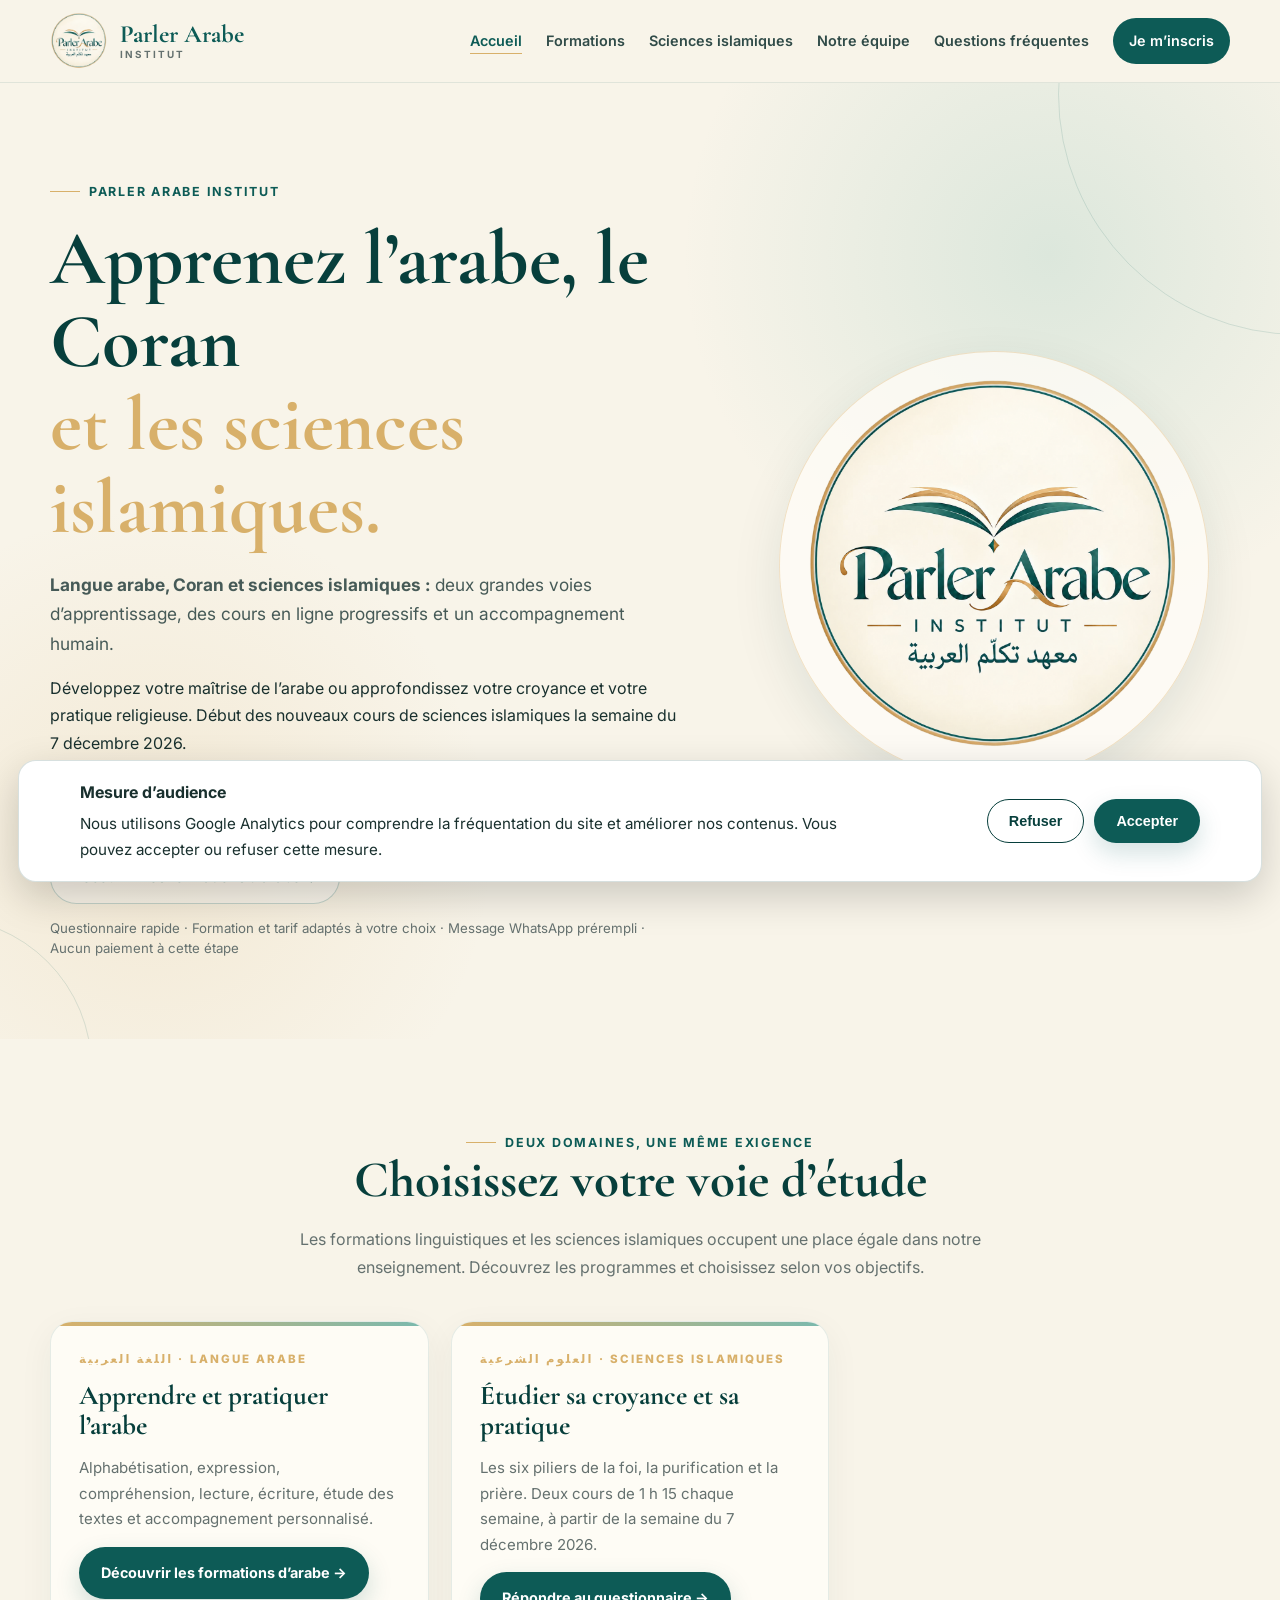
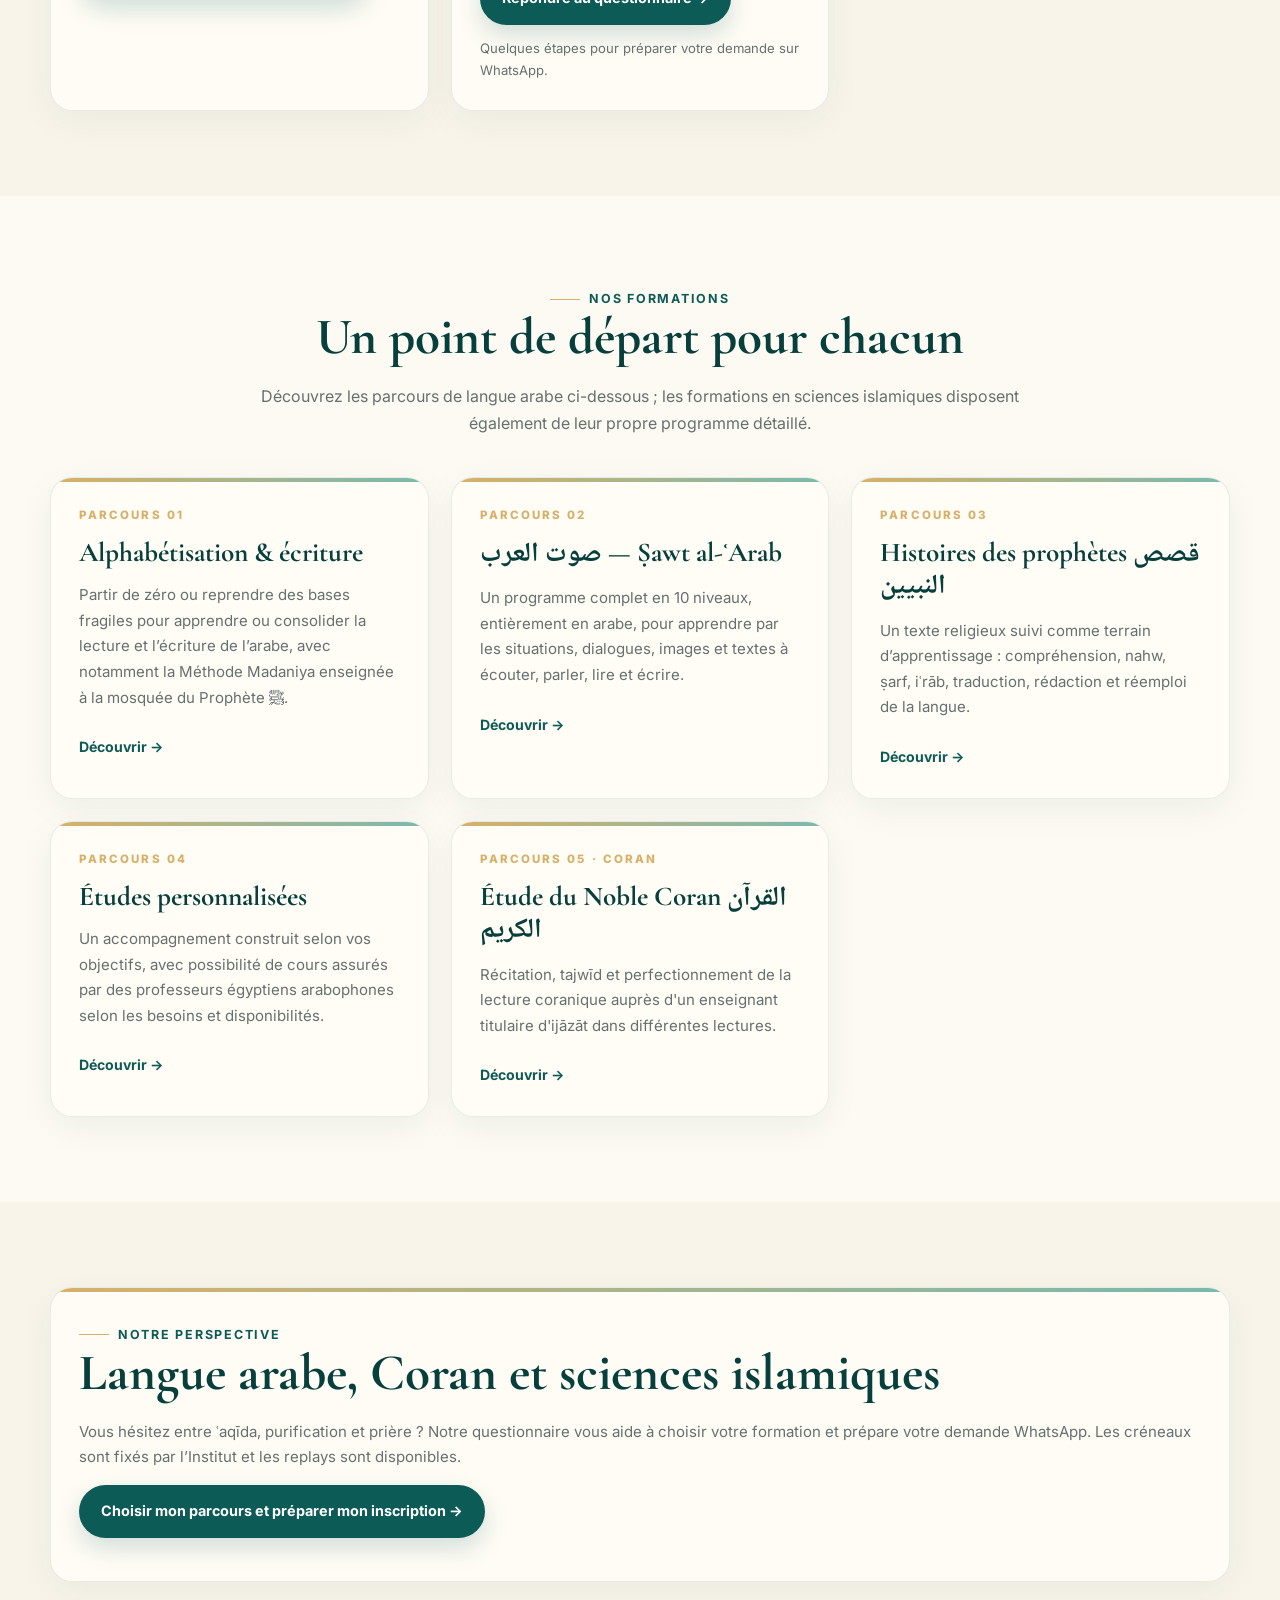
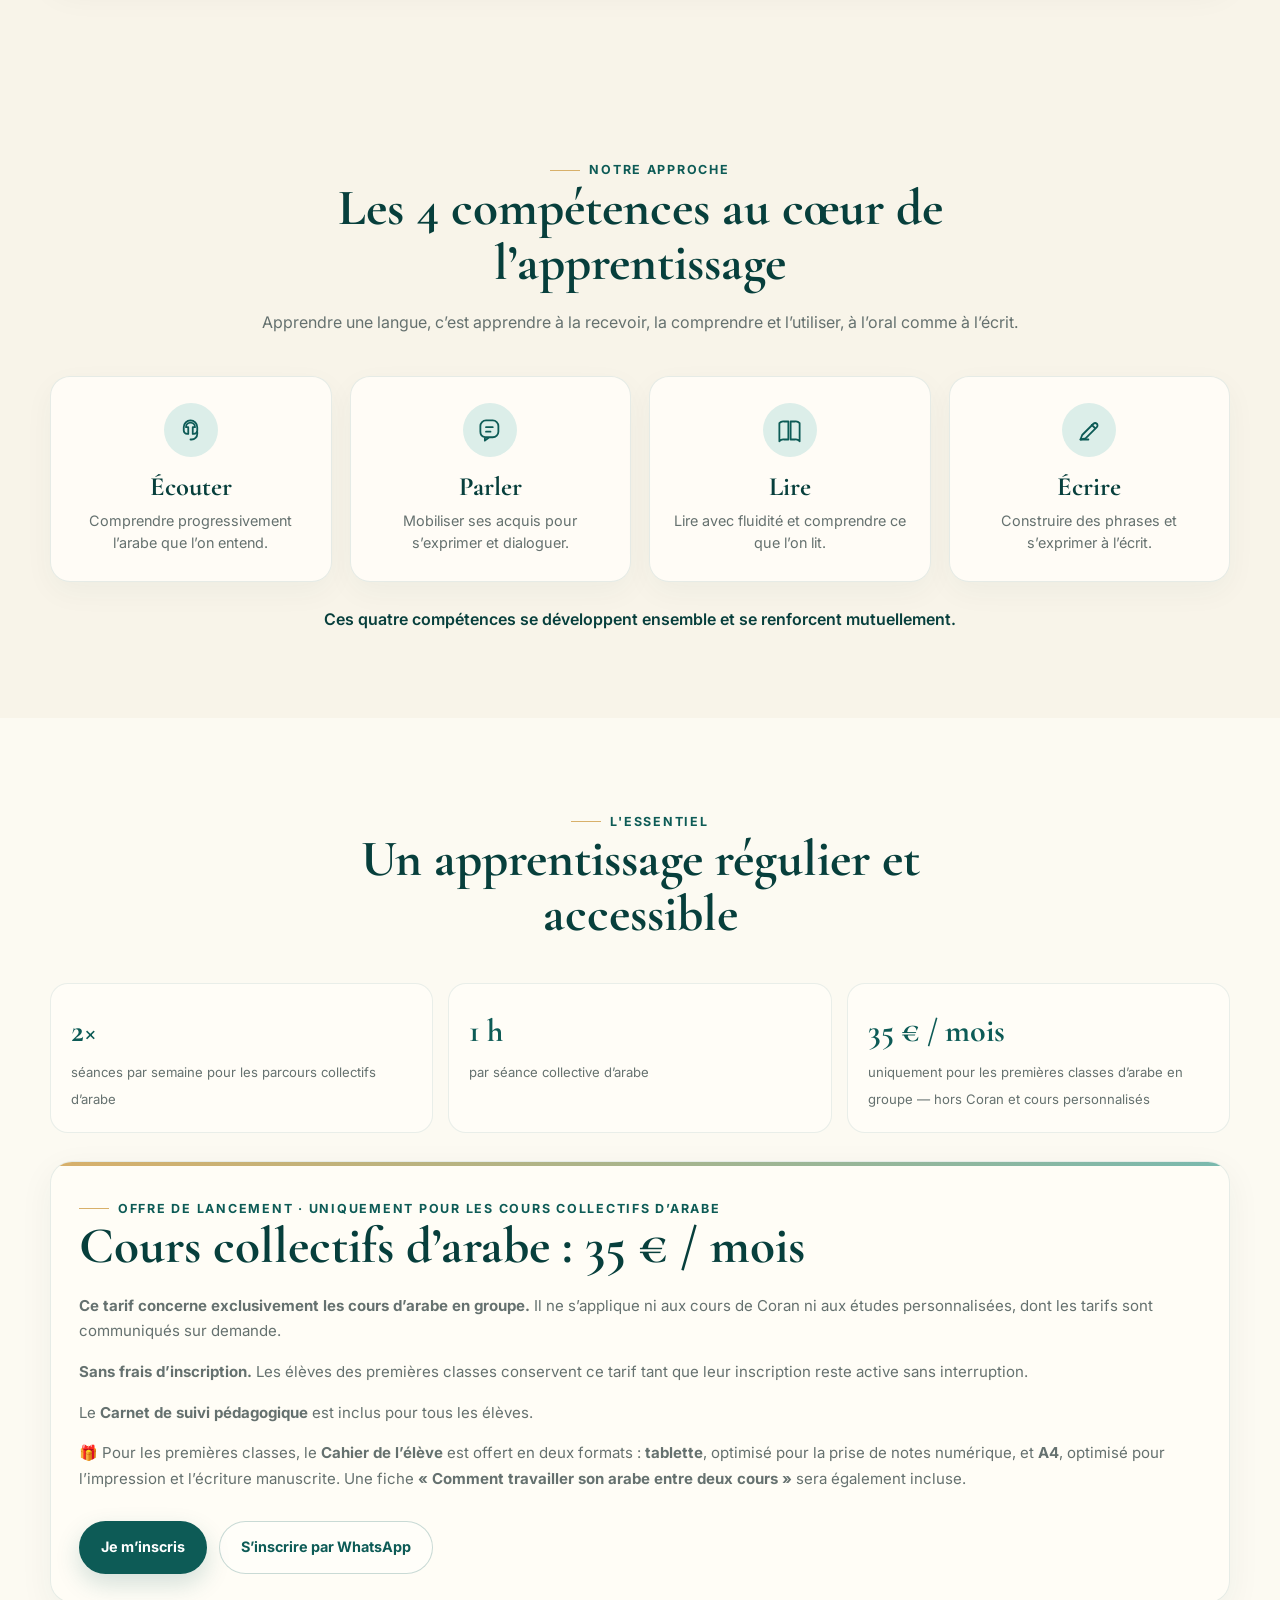
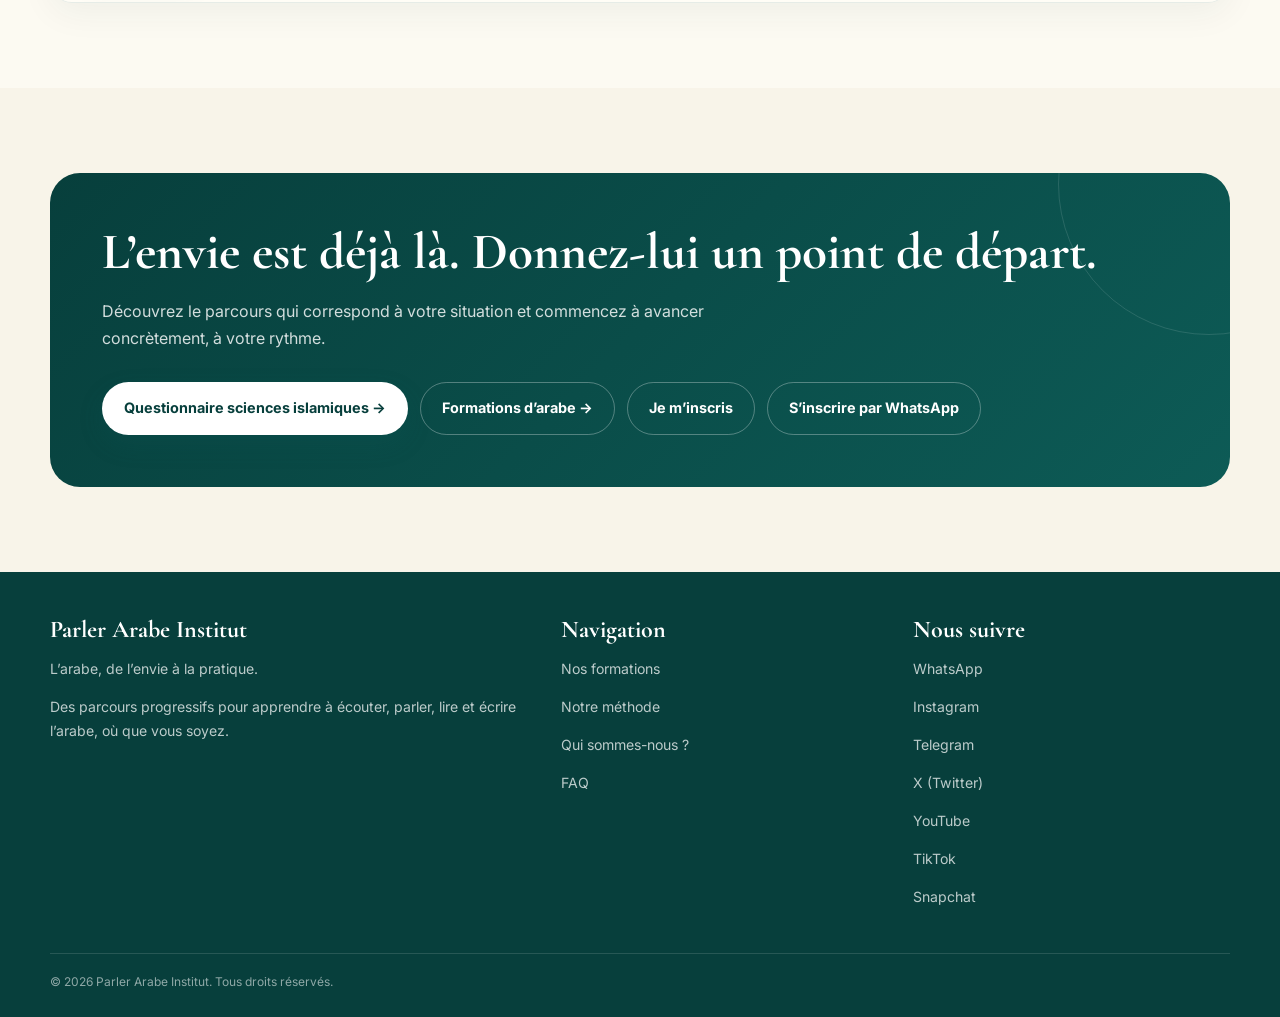
==== commit 885f7cc3: "Trigger GitHub Pages deployment of latest homepage and questionnaire" ====
--- a/index.html
+++ b/index.html
@@ -1,4 +1,4 @@
-<!doctype html><html lang="fr"><head>
+<!doctype html><!-- Redeploiement GitHub Pages : 2026-11-18 --><html lang="fr"><head>
 <!-- Google Analytics: loaded only after analytics consent -->
 <script>
 (function(){
--- a/style.css
+++ b/style.css
@@ -237,3 +237,6 @@
 
 /* FAQ structurée par rubriques */
 .faq-topic{scroll-margin-top:105px;margin-bottom:48px}.faq-topic h2{font-size:clamp(2rem,3.5vw,2.7rem);margin-bottom:22px}.faq-topic .faq{max-width:100%}.faq-topic details{background:var(--paper);border:1px solid rgba(13,91,86,.12);border-radius:14px;margin-bottom:10px;overflow:hidden}.faq-topic summary{cursor:pointer;padding:18px 22px;font-weight:700;line-height:1.5}.faq-topic details p{margin:0;padding:0 22px 20px;color:var(--ink);line-height:1.75}.faq-topic details a{color:var(--green);text-decoration:underline;text-underline-offset:3px}.faq-topic summary:hover{background:rgba(121,185,174,.10)}@media(max-width:600px){.faq-topic summary{padding:16px}.faq-topic details p{padding:0 16px 18px}}
+
+/* Accueil : accès rapide au questionnaire d'inscription */
+.hero-reassurance{font-size:.83rem;color:var(--muted);margin:14px 0 0;max-width:680px;line-height:1.55}.card-helper{font-size:.82rem!important;margin:12px 0 0!important}.hero-actions .btn{min-height:49px;text-align:center}@media(max-width:600px){.hero-actions{flex-direction:column;align-items:stretch}.hero-actions .btn{width:100%}.hero-reassurance{font-size:.8rem}}
